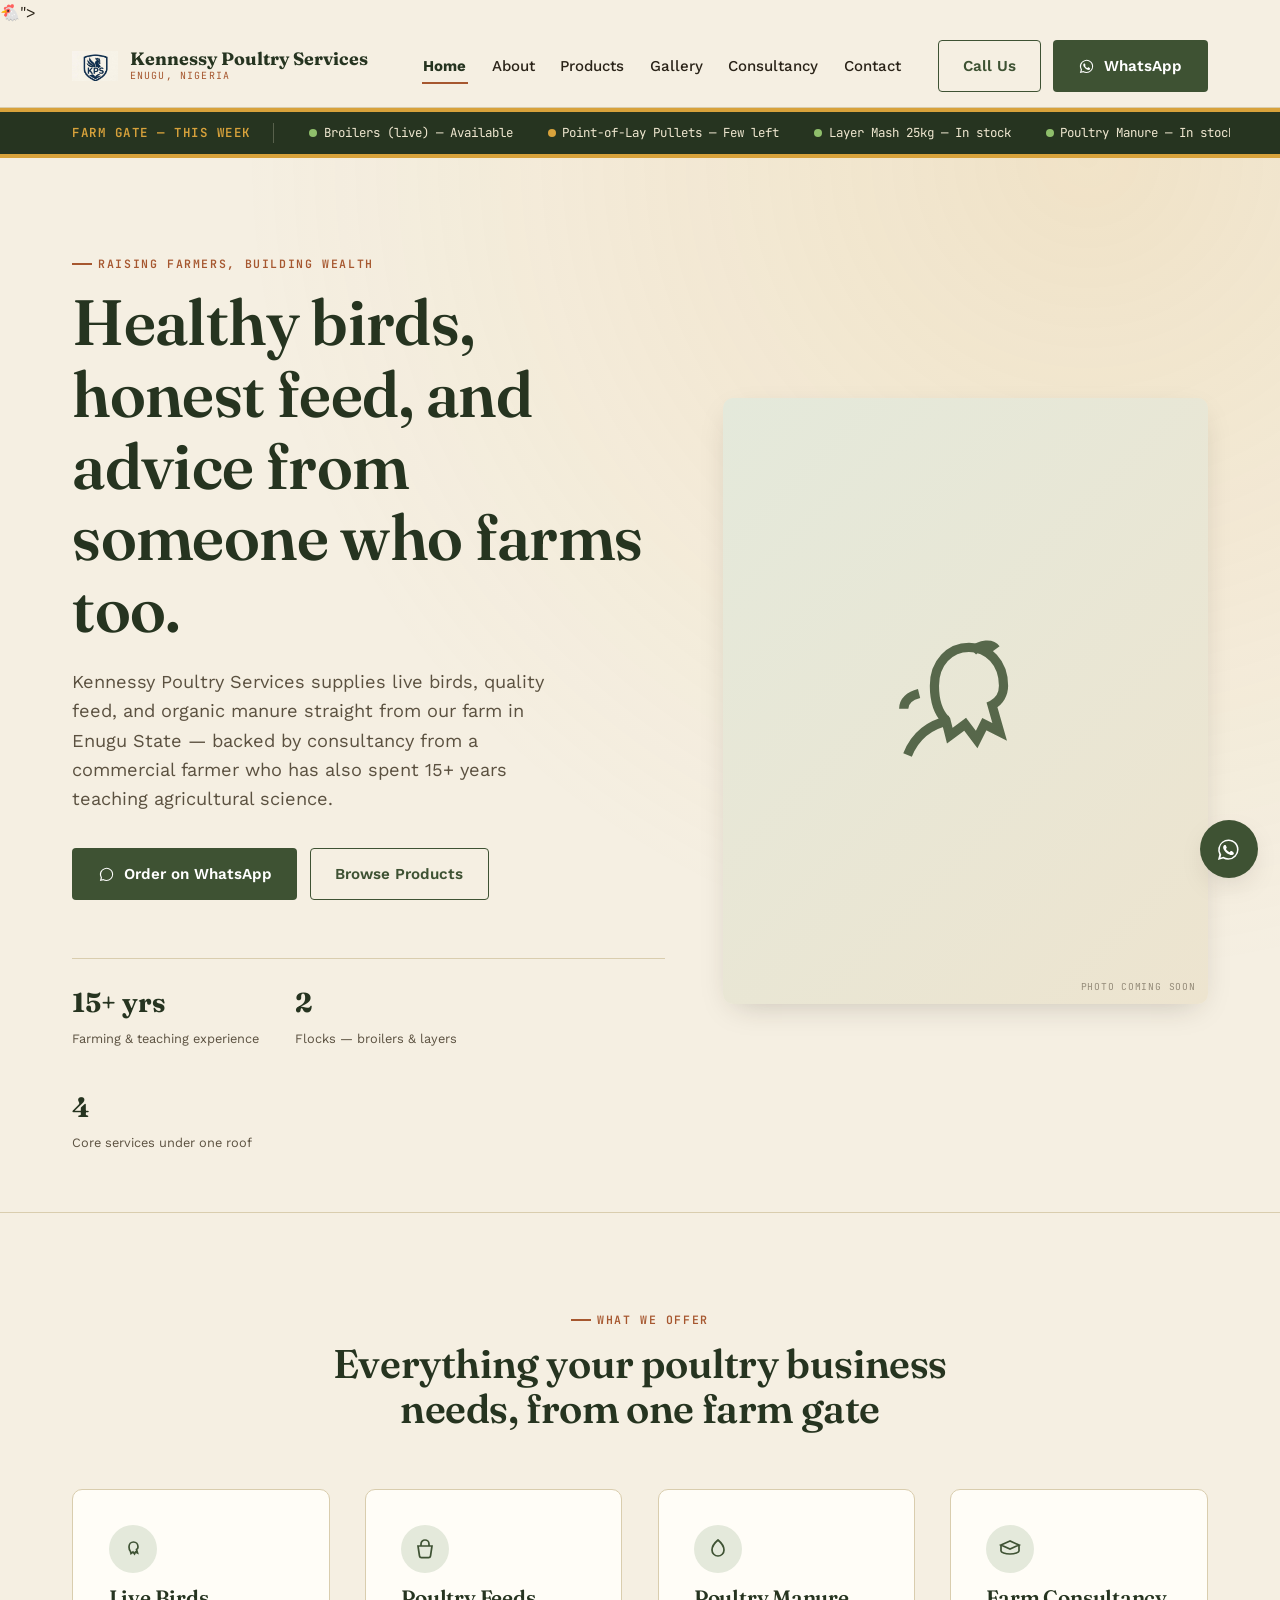
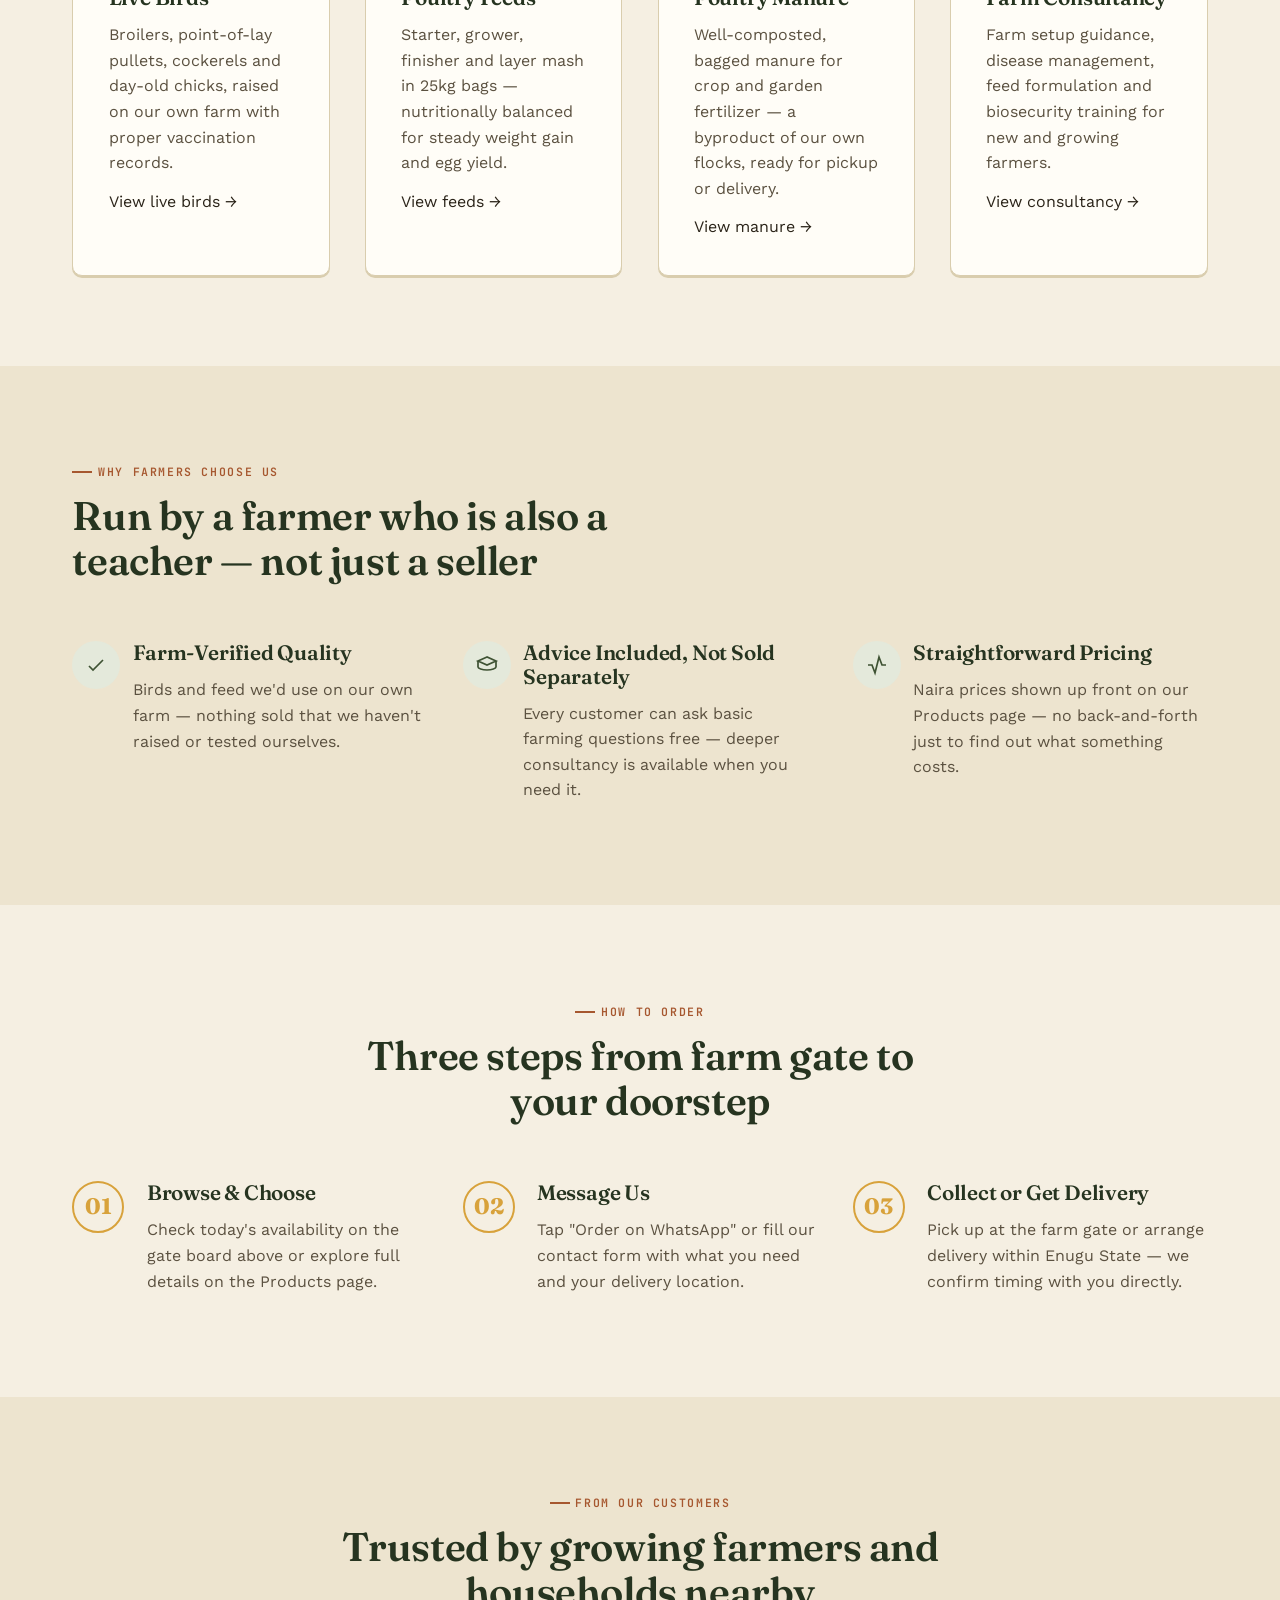
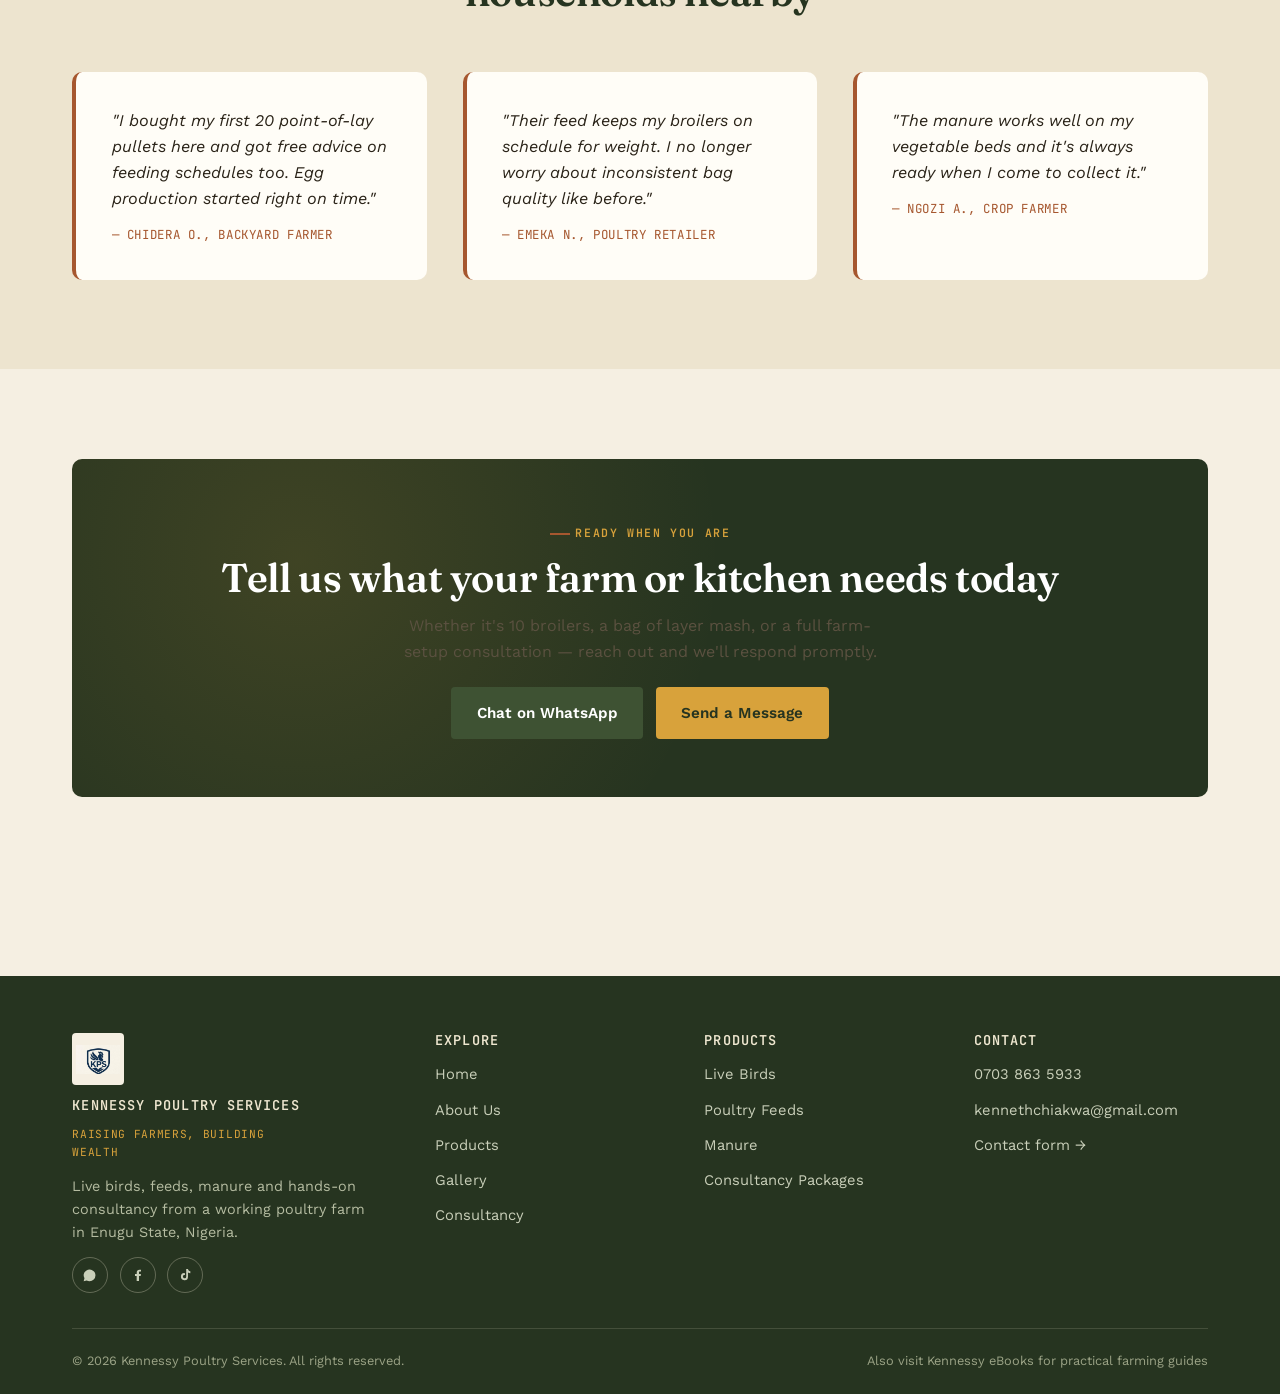
==== index.html @ f4cb402b "Add files via upload" ====
<!DOCTYPE html>
<html lang="en">
<head>
<meta charset="UTF-8">
<meta name="viewport" content="width=device-width, initial-scale=1.0">
<title>Kennessy Poultry Services | Live Birds, Feeds, Manure &amp; Farm Consultancy — Enugu, Nigeria</title>
<meta name="description" content="Kennessy Poultry Services supplies healthy live birds, quality poultry feed, organic manure, and hands-on farm consultancy from our farm in Enugu State, Nigeria. Order on WhatsApp today.">
<link rel="icon" type="image/jpeg" href="[data-uri]"><text y=%22.9em%22 font-size=%2290%22>🐔</text></svg>">
<link rel="preconnect" href="https://fonts.googleapis.com">
<style>
/* ==========================================================================
   Kennessy Poultry Services — Design Tokens
   Palette: maize cream / deep leaf green / clay brown / maize gold
   Display: Fraunces  |  Body: Work Sans  |  Data/Utility: JetBrains Mono
   ========================================================================== */

@import url('https://fonts.googleapis.com/css2?family=Fraunces:ital,opsz,wght@0,9..144,400;0,9..144,500;0,9..144,600;0,9..144,700;1,9..144,500&family=Work+Sans:wght@400;500;600;700&family=JetBrains+Mono:wght@500;600&display=swap');

:root{
  --bg:            #F5EFE2;
  --bg-alt:        #EDE4CF;
  --card:          #FFFDF7;
  --ink:           #2A2318;
  --ink-soft:      #5B5140;
  --forest:        #3E5233;
  --forest-dark:   #263420;
  --forest-tint:   #E4E9DB;
  --clay:          #A6572F;
  --clay-dark:     #7C3F20;
  --gold:          #D8A23B;
  --gold-soft:     #F0DBA6;
  --line:          #D9CDAE;
  --shadow:        0 10px 30px -12px rgba(42,35,24,0.25);
  --radius:        4px;
  --radius-lg:     10px;
  --maxw:          1180px;
  --space-1: 0.4rem;
  --space-2: 0.8rem;
  --space-3: 1.4rem;
  --space-4: 2.2rem;
  --space-5: 3.6rem;
  --space-6: 5.6rem;
}

*, *::before, *::after{ box-sizing: border-box; }
html{ scroll-behavior: smooth; }
body{
  margin:0;
  background: var(--bg);
  color: var(--ink);
  font-family: 'Work Sans', sans-serif;
  font-size: 16px;
  line-height: 1.6;
  -webkit-font-smoothing: antialiased;
}
img{ max-width:100%; display:block; }
a{ color: inherit; text-decoration: none; }
ul{ margin:0; padding:0; list-style:none; }
h1,h2,h3,h4{
  font-family:'Fraunces', serif;
  font-weight:600;
  line-height:1.12;
  margin: 0 0 var(--space-2);
  color: var(--forest-dark);
  letter-spacing: -0.01em;
}
h1{ font-size: clamp(2.4rem, 5vw, 4rem); font-weight:600; }
h2{ font-size: clamp(1.7rem, 3.4vw, 2.5rem); }
h3{ font-size: 1.3rem; }
p{ margin:0 0 var(--space-2); color: var(--ink-soft); }
.container{ max-width: var(--maxw); margin: 0 auto; padding: 0 var(--space-3); }
.eyebrow{
  font-family:'JetBrains Mono', monospace;
  font-size:0.72rem;
  letter-spacing:0.14em;
  text-transform:uppercase;
  color: var(--clay);
  font-weight:600;
  display:inline-flex;
  align-items:center;
  gap:0.5em;
  margin-bottom: var(--space-2);
}
.eyebrow::before{
  content:"";
  width: 20px; height:2px;
  background: var(--clay);
  display:inline-block;
}
:focus-visible{ outline: 3px solid var(--gold); outline-offset: 2px; }
@media (prefers-reduced-motion: reduce){
  *{ animation-duration: 0.001ms !important; animation-iteration-count: 1 !important; transition-duration: 0.001ms !important; scroll-behavior:auto !important; }
}

/* Buttons */
.btn{
  display:inline-flex;
  align-items:center;
  gap:0.55em;
  font-family:'Work Sans', sans-serif;
  font-weight:600;
  font-size:0.95rem;
  padding: 0.85em 1.6em;
  border-radius: var(--radius);
  border: 1.5px solid transparent;
  cursor:pointer;
  transition: transform 0.15s ease, box-shadow 0.15s ease, background 0.15s ease, color .15s ease;
  white-space: nowrap;
}
.btn:hover{ transform: translateY(-2px); }
.btn-primary{ background: var(--forest); color: #fff; }
.btn-primary:hover{ background: var(--forest-dark); box-shadow: var(--shadow); }
.btn-gold{ background: var(--gold); color: var(--forest-dark); }
.btn-gold:hover{ background:#c8912e; box-shadow: var(--shadow); }
.btn-outline{ background: transparent; border-color: var(--forest); color: var(--forest); }
.btn-outline:hover{ background: var(--forest); color:#fff; }
.btn-whatsapp{ background:#3E5233; color:#fff; }
.btn-whatsapp svg{ width:18px; height:18px; }
.btn-whatsapp:hover{ background: var(--forest-dark); }
.btn-block{ width:100%; justify-content:center; }

/* ===================== HEADER ===================== */
.site-header{
  position: sticky; top:0; z-index: 60;
  background: rgba(245,239,226,0.92);
  backdrop-filter: blur(8px);
  border-bottom: 1px solid var(--line);
}
.header-inner{
  display:flex; align-items:center; justify-content:space-between;
  padding: 0.9rem var(--space-3);
  max-width: var(--maxw); margin:0 auto;
}
.brand{ display:flex; align-items:center; gap:0.7rem; }
.brand-mark{
  width:46px; height:46px;
  display:flex; align-items:center; justify-content:center;
  flex-shrink:0;
}
.brand-mark svg{ width:24px; height:24px; }
.brand-mark img{ width:100%; height:100%; object-fit:contain; }
.brand-text{ font-family:'Fraunces', serif; line-height:1.05; }
.brand-text strong{ display:block; font-size:1.12rem; color: var(--forest-dark); font-weight:700; }
.brand-text span{ display:block; font-family:'JetBrains Mono', monospace; font-size:0.62rem; letter-spacing:0.12em; text-transform:uppercase; color: var(--clay); margin-top:2px; }

.footer-logo{ width:52px; height:52px; margin-bottom: var(--space-2); border-radius: var(--radius); overflow:hidden; background:#F5EFE2; padding:4px; }
.footer-logo img{ width:100%; height:100%; object-fit:contain; }

.main-nav{ display:flex; align-items:center; gap: var(--space-4); }
.nav-links{ display:flex; gap: var(--space-3); }
.nav-links a{
  font-size:0.94rem; font-weight:500; color: var(--ink);
  padding: 0.3rem 0.1rem; position:relative;
}
.nav-links a::after{
  content:""; position:absolute; left:0; right:0; bottom:-4px; height:2px;
  background: var(--clay); transform: scaleX(0); transform-origin:left;
  transition: transform 0.2s ease;
}
.nav-links a:hover::after, .nav-links a.active::after{ transform: scaleX(1); }
.nav-links a.active{ color: var(--forest-dark); font-weight:700; }
.header-cta{ display:flex; align-items:center; gap:0.7rem; }
.nav-toggle{
  display:none; background:none; border:none; cursor:pointer;
  width:40px; height:40px; padding:0;
  flex-direction:column; align-items:center; justify-content:center; gap:5px;
}
.nav-toggle span{ width:22px; height:2px; background: var(--forest-dark); display:block; }

@media (max-width: 880px){
  .nav-links{
    position:fixed; inset: 64px 0 0 0; background: var(--bg);
    flex-direction:column; padding: var(--space-4) var(--space-3); gap: var(--space-3);
    transform: translateX(100%); transition: transform 0.25s ease;
    overflow-y:auto;
  }
  .nav-links.open{ transform: translateX(0); }
  .nav-links a{ font-size:1.2rem; }
  .nav-toggle{ display:flex; }
  .header-cta .btn-outline{ display:none; }
}

/* ===================== FARM GATE BOARD (signature element) ===================== */
.gate-board{
  background: var(--forest-dark);
  color: #EFE7D0;
  border-top: 4px solid var(--gold);
  border-bottom: 4px solid var(--gold);
}
.gate-board-inner{
  max-width: var(--maxw); margin:0 auto; padding: 0.7rem var(--space-3);
  display:flex; align-items:center; gap: var(--space-4);
  overflow-x:auto;
  font-family:'JetBrains Mono', monospace;
  font-size:0.78rem;
}
.gate-board-label{
  text-transform:uppercase; letter-spacing:0.12em; color: var(--gold);
  font-weight:600; flex-shrink:0; padding-right: var(--space-3);
  border-right: 1px solid rgba(239,231,208,0.25);
}
.gate-item{ display:flex; align-items:center; gap:0.5em; flex-shrink:0; white-space:nowrap; }
.dot{ width:8px; height:8px; border-radius:50%; flex-shrink:0; }
.dot.in{ background:#8FBF6B; }
.dot.low{ background: var(--gold); }
.dot.soon{ background:#C77B4A; }
.gate-status{ opacity:0.85; }

/* ===================== HERO ===================== */
.hero{
  position:relative;
  padding: var(--space-6) 0 var(--space-5);
  background:
    radial-gradient(ellipse at 85% 0%, rgba(216,162,59,0.16), transparent 55%),
    var(--bg);
  overflow:hidden;
  border-bottom: 1px solid var(--line);
}
.hero-grid{
  display:grid; grid-template-columns: 1.1fr 0.9fr; gap: var(--space-5);
  align-items:center;
}
.hero h1{ margin-bottom: var(--space-3); }
.hero-lede{ font-size:1.14rem; max-width: 46ch; }
.hero-actions{ display:flex; gap: var(--space-2); flex-wrap:wrap; margin-top: var(--space-4); }
.hero-stats{
  display:flex; gap: var(--space-4); margin-top: var(--space-5);
  padding-top: var(--space-3); border-top: 1px solid var(--line);
  flex-wrap:wrap;
}
.hero-stat b{ display:block; font-family:'Fraunces', serif; font-size:1.7rem; color: var(--forest-dark); }
.hero-stat span{ font-size:0.8rem; color: var(--ink-soft); }
.hero-art{
  position:relative; border-radius: var(--radius-lg); overflow:hidden;
  box-shadow: var(--shadow); aspect-ratio: 4/5;
}
@media (max-width: 880px){
  .hero-grid{ grid-template-columns: 1fr; }
  .hero-art{ order:-1; aspect-ratio: 16/10; }
}

/* ===================== SECTIONS ===================== */
section{ padding: var(--space-6) 0; }
.section-alt{ background: var(--bg-alt); }
.section-forest{ background: var(--forest-dark); color:#EFE7D0; }
.section-forest h2, .section-forest h3{ color:#fff; }
.section-forest p{ color:#C9CFB9; }
.section-head{ max-width: 640px; margin-bottom: var(--space-5); }
.section-head.center{ margin-left:auto; margin-right:auto; text-align:center; }

/* Cards / grids */
.grid{ display:grid; gap: var(--space-4); }
.grid-3{ grid-template-columns: repeat(3, 1fr); }
.grid-2{ grid-template-columns: repeat(2, 1fr); }
.grid-4{ grid-template-columns: repeat(4, 1fr); }
@media (max-width: 900px){ .grid-3, .grid-4{ grid-template-columns: repeat(2,1fr); } }
@media (max-width: 620px){ .grid-2, .grid-3, .grid-4{ grid-template-columns: 1fr; } }

.card{
  background: var(--card); border:1px solid var(--line); border-radius: var(--radius-lg);
  padding: var(--space-4); box-shadow: 0 2px 0 var(--line);
  transition: transform .18s ease, box-shadow .18s ease;
}
.card:hover{ transform: translateY(-4px); box-shadow: var(--shadow); }
.card-icon{
  width:48px; height:48px; border-radius:50%; background: var(--forest-tint);
  display:flex; align-items:center; justify-content:center; margin-bottom: var(--space-2);
}
.card-icon svg{ width:24px; height:24px; }

/* Product cards */
.product-card{
  background: var(--card); border:1px solid var(--line); border-radius: var(--radius-lg);
  overflow:hidden; display:flex; flex-direction:column;
  transition: transform .18s ease, box-shadow .18s ease;
}
.product-card:hover{ transform: translateY(-5px); box-shadow: var(--shadow); }
.product-media{ aspect-ratio: 4/3; position:relative; overflow:hidden; }
.product-body{ padding: var(--space-3); display:flex; flex-direction:column; gap:0.5rem; flex:1; }
.product-tag{
  position:absolute; top:12px; left:12px; z-index:2;
  background: var(--gold); color: var(--forest-dark);
  font-family:'JetBrains Mono', monospace; font-size:0.68rem; font-weight:700;
  text-transform:uppercase; letter-spacing:0.06em;
  padding: 0.3em 0.7em; border-radius: 100px;
}
.product-tag.stock-low{ background:#C77B4A; color:#fff; }
.product-name{ font-family:'Fraunces', serif; font-size:1.15rem; color: var(--forest-dark); font-weight:600; }
.product-desc{ font-size:0.92rem; flex:1; }
.product-price{
  font-family:'JetBrains Mono', monospace; font-weight:600; color: var(--clay-dark);
  font-size:1rem; padding-top:0.4rem; border-top: 1px dashed var(--line);
}
.product-actions{ display:flex; gap:0.5rem; margin-top:0.4rem; }
.product-actions .btn{ flex:1; padding:0.65em 0.8em; font-size:0.84rem; }

.product-filters{ display:flex; gap:0.6rem; flex-wrap:wrap; margin-bottom: var(--space-4); }
.filter-btn{
  font-family:'JetBrains Mono', monospace; font-size:0.76rem; text-transform:uppercase; letter-spacing:0.05em;
  padding:0.5em 1.1em; border-radius:100px; border:1.5px solid var(--forest);
  background:transparent; color: var(--forest-dark); cursor:pointer; font-weight:600;
  transition: all .15s ease;
}
.filter-btn.active, .filter-btn:hover{ background: var(--forest); color:#fff; }

/* Numbered process */
.process{ counter-reset: step; display:grid; gap: var(--space-4); }
.process-step{ display:flex; gap: var(--space-3); align-items:flex-start; }
.process-num{
  counter-increment: step; font-family:'Fraunces', serif; font-weight:700; font-size:1.4rem;
  color: var(--gold); flex-shrink:0; width:52px; height:52px; border-radius:50%;
  border:2px solid var(--gold); display:flex; align-items:center; justify-content:center;
}
.process-num::before{ content: counter(step, decimal-leading-zero); }

/* Testimonials */
.testimonial{
  background: var(--card); border-radius: var(--radius-lg); padding: var(--space-4);
  border-left: 4px solid var(--clay);
}
.testimonial p{ font-style: italic; color: var(--ink); font-size:1.02rem; }
.testimonial-author{ font-family:'JetBrains Mono', monospace; font-size:0.78rem; color: var(--clay); text-transform:uppercase; letter-spacing:0.05em; }

/* Placeholder art (SVG-based, styled — not lorem-ipsum grey boxes) */
.ph{
  width:100%; height:100%; display:flex; align-items:center; justify-content:center;
  background: linear-gradient(135deg, var(--forest-tint), var(--bg-alt));
  position:relative;
}
.ph svg{ width:38%; height:38%; opacity:0.85; }
.ph-label{
  position:absolute; bottom:10px; right:12px;
  font-family:'JetBrains Mono', monospace; font-size:0.6rem; letter-spacing:0.08em;
  text-transform:uppercase; color: var(--ink-soft); opacity:0.6;
}

/* Gallery */
.gallery-grid{ display:grid; grid-template-columns: repeat(3, 1fr); gap: var(--space-2); }
.gallery-item{ aspect-ratio: 1; border-radius: var(--radius); overflow:hidden; }
.gallery-item.wide{ grid-column: span 2; }
.gallery-item.tall{ grid-row: span 2; aspect-ratio:auto; }
@media (max-width: 700px){ .gallery-grid{ grid-template-columns: repeat(2,1fr); } .gallery-item.wide{ grid-column: span 2; } }

/* Timeline (About) */
.timeline{ border-left: 2px solid var(--line); padding-left: var(--space-4); display:grid; gap: var(--space-4); }
.timeline-item{ position:relative; }
.timeline-item::before{
  content:""; position:absolute; left: calc(-1 * var(--space-4) - 6px); top:6px;
  width:12px; height:12px; border-radius:50%; background: var(--clay); border:2px solid var(--bg);
}
.timeline-year{ font-family:'JetBrains Mono', monospace; font-size:0.78rem; color: var(--clay); font-weight:600; }

/* Values grid */
.value-item{ display:flex; gap: var(--space-2); align-items:flex-start; }
.value-item .card-icon{ margin-bottom:0; flex-shrink:0; }

/* Forms */
.form-grid{ display:grid; gap: var(--space-3); }
.field label{ display:block; font-size:0.85rem; font-weight:600; margin-bottom:0.4rem; color: var(--forest-dark); }
.field input, .field select, .field textarea{
  width:100%; padding:0.8em 1em; border:1.5px solid var(--line); border-radius: var(--radius);
  font-family:'Work Sans', sans-serif; font-size:0.96rem; background:#fff; color: var(--ink);
  transition: border-color .15s ease;
}
.field input:focus, .field select:focus, .field textarea:focus{ border-color: var(--forest); }
.field-row{ display:grid; grid-template-columns:1fr 1fr; gap: var(--space-3); }
@media (max-width:620px){ .field-row{ grid-template-columns:1fr; } }
.form-note{ font-size:0.82rem; color: var(--ink-soft); }
.form-status{ font-size:0.9rem; padding:0.8em 1em; border-radius: var(--radius); display:none; }
.form-status.show{ display:block; }
.form-status.ok{ background: var(--forest-tint); color: var(--forest-dark); display:block; }
.form-status.err{ background:#F3DED1; color: var(--clay-dark); display:block; }

/* Contact page split */
.contact-grid{ display:grid; grid-template-columns: 1fr 1fr; gap: var(--space-5); align-items:start; }
@media (max-width: 880px){ .contact-grid{ grid-template-columns:1fr; } }
.contact-detail{ display:flex; gap: var(--space-3); align-items:flex-start; margin-bottom: var(--space-3); }
.contact-detail .card-icon{ flex-shrink:0; }
.contact-detail a:hover{ color: var(--clay); }

/* Map placeholder */
.map-ph{
  aspect-ratio: 16/8; border-radius: var(--radius-lg); overflow:hidden; margin-top: var(--space-4);
  border:1px solid var(--line);
}

/* Consultancy packages */
.pkg-card{
  background: var(--card); border:1px solid var(--line); border-radius: var(--radius-lg);
  padding: var(--space-4); display:flex; flex-direction:column; gap: var(--space-2);
  position:relative;
}
.pkg-card.featured{ border-color: var(--gold); box-shadow: 0 0 0 3px var(--gold-soft); }
.pkg-badge{
  position:absolute; top:-13px; right: var(--space-3);
  background: var(--gold); color: var(--forest-dark);
  font-family:'JetBrains Mono', monospace; font-size:0.66rem; font-weight:700; text-transform:uppercase;
  padding:0.35em 0.8em; border-radius:100px;
}
.pkg-price{ font-family:'Fraunces', serif; font-size:1.9rem; color: var(--forest-dark); }
.pkg-price span{ font-family:'Work Sans', sans-serif; font-size:0.9rem; color: var(--ink-soft); font-weight:400; }
.pkg-list{ display:grid; gap:0.5rem; margin: var(--space-2) 0; }
.pkg-list li{ display:flex; gap:0.6em; font-size:0.92rem; color: var(--ink-soft); }
.pkg-list svg{ width:16px; height:16px; flex-shrink:0; margin-top:3px; color: var(--forest); }

/* FAQ */
.faq-item{ border-bottom:1px solid var(--line); padding: var(--space-3) 0; }
.faq-q{
  display:flex; justify-content:space-between; align-items:center; cursor:pointer;
  font-family:'Fraunces', serif; font-weight:600; font-size:1.05rem; color: var(--forest-dark);
}
.faq-q .plus{ font-size:1.4rem; color: var(--clay); transition: transform .2s ease; flex-shrink:0; margin-left:1rem; }
.faq-item.open .faq-q .plus{ transform: rotate(45deg); }
.faq-a{ max-height:0; overflow:hidden; transition: max-height .25s ease; }
.faq-item.open .faq-a{ max-height: 300px; }
.faq-a p{ padding-top:0.8rem; margin:0; }

/* CTA band */
.cta-band{
  background: var(--forest-dark); color:#EFE7D0; border-radius: var(--radius-lg);
  padding: var(--space-5); text-align:center;
  background-image: radial-gradient(circle at 20% 30%, rgba(216,162,59,0.14), transparent 45%);
}
.cta-band h2{ color:#fff; }
.cta-band .btn-actions{ display:flex; gap: var(--space-2); justify-content:center; flex-wrap:wrap; margin-top: var(--space-3); }

/* Footer */
.site-footer{ background: var(--forest-dark); color:#C9CFB9; padding: var(--space-5) 0 var(--space-3); margin-top: var(--space-6); }
.footer-grid{ display:grid; grid-template-columns: 1.4fr 1fr 1fr 1fr; gap: var(--space-4); padding-bottom: var(--space-4); border-bottom:1px solid rgba(239,231,208,0.15); }
@media (max-width: 780px){ .footer-grid{ grid-template-columns: 1fr 1fr; } }
.footer-col h4{ color:#EFE7D0; font-size:0.85rem; text-transform:uppercase; letter-spacing:0.08em; font-family:'JetBrains Mono', monospace; margin-bottom: var(--space-2); }
.footer-col ul{ display:grid; gap:0.6rem; }
.footer-col a{ color:#C9CFB9; font-size:0.92rem; }
.footer-col a:hover{ color: var(--gold); }
.footer-brand p{ color:#B5BCA1; font-size:0.9rem; max-width:34ch; }
.footer-social{ display:flex; gap:0.7rem; margin-top: var(--space-2); }
.footer-social a{
  width:36px; height:36px; border-radius:50%; border:1px solid rgba(239,231,208,0.3);
  display:flex; align-items:center; justify-content:center;
}
.footer-social a:hover{ background: var(--gold); border-color: var(--gold); color: var(--forest-dark); }
.footer-social svg{ width:16px; height:16px; }
.footer-bottom{ display:flex; justify-content:space-between; align-items:center; padding-top: var(--space-3); font-size:0.8rem; color:#9BA386; flex-wrap:wrap; gap:0.6rem; }
.footer-bottom a{ color:#9BA386; }
.footer-bottom a:hover{ color: var(--gold); }

/* Floating WhatsApp button */
.wa-float{
  position:fixed; bottom:22px; right:22px; z-index:70;
  width:58px; height:58px; border-radius:50%; background: var(--forest);
  display:flex; align-items:center; justify-content:center; box-shadow: var(--shadow);
  transition: transform .15s ease;
}
.wa-float:hover{ transform: scale(1.08); background: var(--forest-dark); }
.wa-float svg{ width:28px; height:28px; }

/* Page hero (inner pages) */
.page-hero{ padding: var(--space-5) 0 var(--space-4); border-bottom:1px solid var(--line); }
.breadcrumb{ font-family:'JetBrains Mono', monospace; font-size:0.75rem; color: var(--ink-soft); margin-bottom: var(--space-2); text-transform:uppercase; letter-spacing:0.06em; }
.breadcrumb a:hover{ color: var(--clay); }

/* Utility */
.mt-0{ margin-top:0; } .mb-0{ margin-bottom:0; }
.text-center{ text-align:center; }
.tag-row{ display:flex; gap:0.5rem; flex-wrap:wrap; margin-top: var(--space-2); }
.tag{
  font-family:'JetBrains Mono', monospace; font-size:0.7rem; text-transform:uppercase; letter-spacing:0.05em;
  background: var(--forest-tint); color: var(--forest-dark); padding:0.35em 0.8em; border-radius:100px;
}

</style>
</head>
<body>

<header class="site-header">
  <div class="header-inner">
    <a href="index.html" class="brand">
      <span class="brand-mark"><img src="[data-uri]" alt="Kennessy Poultry Services shield logo"></span>
      <span class="brand-text">
        <strong>Kennessy Poultry Services</strong>
        <span>Enugu, Nigeria</span>
      </span>
    </a>
    <nav class="main-nav">
      <ul class="nav-links">
        <li><a href="index.html" class="active">Home</a></li>
        <li><a href="about.html">About</a></li>
        <li><a href="products.html">Products</a></li>
        <li><a href="gallery.html">Gallery</a></li>
        <li><a href="consultancy.html">Consultancy</a></li>
        <li><a href="contact.html">Contact</a></li>
      </ul>
      <div class="header-cta">
        <a href="https://wa.me/2347038635933" class="btn btn-outline" target="_blank" rel="noopener">Call Us</a>
        <a href="https://wa.me/2347038635933" class="btn btn-whatsapp" target="_blank" rel="noopener">
          <svg viewBox="0 0 24 24" fill="currentColor"><path d="M17.6 6.3A8.9 8.9 0 0 0 3.7 17l-1.2 4.4 4.5-1.2a8.9 8.9 0 0 0 4.3 1.1 8.9 8.9 0 0 0 8.9-8.9c0-2.4-.9-4.6-2.6-6.1Zm-6.3 13.6c-1.3 0-2.6-.4-3.7-1l-.3-.2-2.6.7.7-2.6-.2-.3a7.4 7.4 0 1 1 6.1 3.4Zm4.1-5.5c-.2-.1-1.3-.7-1.5-.7-.2-.1-.3-.1-.5.1-.1.2-.5.7-.6.8-.1.1-.2.2-.4.1a6 6 0 0 1-1.8-1.1 6.6 6.6 0 0 1-1.2-1.5c-.1-.2 0-.3.1-.4l.3-.4c.1-.1.2-.2.2-.4.1-.1 0-.3 0-.4l-.7-1.6c-.2-.4-.4-.4-.5-.4h-.4c-.2 0-.4.1-.6.3-.2.2-.8.8-.8 1.9s.8 2.2.9 2.4c.1.1 1.6 2.5 3.9 3.5.5.2.9.4 1.3.5.5.2 1 .1 1.4.1.4-.1 1.3-.5 1.5-1 .2-.5.2-.9.1-1l-.4-.2Z"/></svg>
          WhatsApp
        </a>
      </div>
      <button class="nav-toggle" aria-label="Toggle menu" aria-expanded="false"><span></span><span></span><span></span></button>
    </nav>
  </div>
</header>

<!-- Farm Gate Board — reflects the real weekly rhythm of a poultry farm -->
<div class="gate-board">
  <div class="gate-board-inner">
    <span class="gate-board-label">Farm Gate — This Week</span>
    <span class="gate-item"><span class="dot in"></span> Broilers (live) — Available</span>
    <span class="gate-item"><span class="dot low"></span> Point-of-Lay Pullets — Few left</span>
    <span class="gate-item"><span class="dot in"></span> Layer Mash 25kg — In stock</span>
    <span class="gate-item"><span class="dot in"></span> Poultry Manure — In stock</span>
    <span class="gate-item"><span class="dot soon"></span> Day-Old Chicks — Next batch soon</span>
  </div>
</div>

<main>

  <!-- HERO -->
  <section class="hero">
    <div class="container hero-grid">
      <div>
        <span class="eyebrow">Raising Farmers, Building Wealth</span>
        <h1>Healthy birds, honest feed, and advice from someone who farms too.</h1>
        <p class="hero-lede">Kennessy Poultry Services supplies live birds, quality feed, and organic manure straight from our farm in Enugu State — backed by consultancy from a commercial farmer who has also spent 15+ years teaching agricultural science.</p>
        <div class="hero-actions">
          <a href="https://wa.me/2347038635933" class="btn btn-whatsapp" target="_blank" rel="noopener">
            <svg viewBox="0 0 24 24" fill="currentColor"><path d="M17.6 6.3A8.9 8.9 0 0 0 3.7 17l-1.2 4.4 4.5-1.2a8.9 8.9 0 0 0 4.3 1.1 8.9 8.9 0 0 0 8.9-8.9c0-2.4-.9-4.6-2.6-6.1Zm-6.3 13.6c-1.3 0-2.6-.4-3.7-1l-.3-.2-2.6.7.7-2.6-.2-.3a7.4 7.4 0 1 1 6.1 3.4Z"/></svg>
            Order on WhatsApp
          </a>
          <a href="products.html" class="btn btn-outline">Browse Products</a>
        </div>
        <div class="hero-stats">
          <div class="hero-stat"><b>15+ yrs</b><span>Farming &amp; teaching experience</span></div>
          <div class="hero-stat"><b>2</b><span>Flocks — broilers &amp; layers</span></div>
          <div class="hero-stat"><b>4</b><span>Core services under one roof</span></div>
        </div>
      </div>
      <div class="hero-art">
        <div class="ph">
          <svg viewBox="0 0 24 24" fill="none" stroke="#3E5233" stroke-width="1.2"><path d="M8 10c0-3 2-5 4.5-5S17 7 17 10c0 1-.5 2-1.5 2.5l1 3.5-2-1-1 2-1.5-2-2 1.5-.5-2C8.5 13.5 8 12 8 10Z"/><path d="M6 11c-1.2.3-2 1-2 2M4.5 19c1-2.5 3-4 5.5-4.5M13 5.5c1-1 2.5-1 3-.3"/></svg>
          <span class="ph-label">Photo coming soon</span>
        </div>
      </div>
    </div>
  </section>

  <!-- WHAT WE OFFER -->
  <section>
    <div class="container">
      <div class="section-head center">
        <span class="eyebrow">What We Offer</span>
        <h2>Everything your poultry business needs, from one farm gate</h2>
      </div>
      <div class="grid grid-4">
        <div class="card">
          <div class="card-icon"><svg viewBox="0 0 24 24" fill="none" stroke="#3E5233" stroke-width="1.7"><path d="M8 10c0-3 2-5 4.5-5S17 7 17 10c0 1-.5 2-1.5 2.5l1 3.5-2-1-1 2-1.5-2-2 1.5-.5-2C8.5 13.5 8 12 8 10Z"/></svg></div>
          <h3>Live Birds</h3>
          <p>Broilers, point-of-lay pullets, cockerels and day-old chicks, raised on our own farm with proper vaccination records.</p>
          <a href="products.html#birds">View live birds →</a>
        </div>
        <div class="card">
          <div class="card-icon"><svg viewBox="0 0 24 24" fill="none" stroke="#3E5233" stroke-width="1.7"><path d="M5 9h14l-1.5 10a2 2 0 0 1-2 1.7H8.5a2 2 0 0 1-2-1.7L5 9Z"/><path d="M8 9V7a4 4 0 0 1 8 0v2"/></svg></div>
          <h3>Poultry Feeds</h3>
          <p>Starter, grower, finisher and layer mash in 25kg bags — nutritionally balanced for steady weight gain and egg yield.</p>
          <a href="products.html#feeds">View feeds →</a>
        </div>
        <div class="card">
          <div class="card-icon"><svg viewBox="0 0 24 24" fill="none" stroke="#3E5233" stroke-width="1.7"><path d="M12 3s6 5 6 10a6 6 0 1 1-12 0c0-5 6-10 6-10Z"/></svg></div>
          <h3>Poultry Manure</h3>
          <p>Well-composted, bagged manure for crop and garden fertilizer — a byproduct of our own flocks, ready for pickup or delivery.</p>
          <a href="products.html#manure">View manure →</a>
        </div>
        <div class="card">
          <div class="card-icon"><svg viewBox="0 0 24 24" fill="none" stroke="#3E5233" stroke-width="1.7"><path d="M12 4 3 8l9 4 9-4-9-4Z"/><path d="M3 8v6c0 1.5 4 3 9 3s9-1.5 9-3V8"/></svg></div>
          <h3>Farm Consultancy</h3>
          <p>Farm setup guidance, disease management, feed formulation and biosecurity training for new and growing farmers.</p>
          <a href="consultancy.html">View consultancy →</a>
        </div>
      </div>
    </div>
  </section>

  <!-- WHY CHOOSE US -->
  <section class="section-alt">
    <div class="container">
      <div class="section-head">
        <span class="eyebrow">Why Farmers Choose Us</span>
        <h2>Run by a farmer who is also a teacher — not just a seller</h2>
      </div>
      <div class="grid grid-3">
        <div class="value-item">
          <div class="card-icon"><svg viewBox="0 0 24 24" fill="none" stroke="#3E5233" stroke-width="1.7"><path d="m5 13 4 4L19 7"/></svg></div>
          <div><h3>Farm-Verified Quality</h3><p>Birds and feed we'd use on our own farm — nothing sold that we haven't raised or tested ourselves.</p></div>
        </div>
        <div class="value-item">
          <div class="card-icon"><svg viewBox="0 0 24 24" fill="none" stroke="#3E5233" stroke-width="1.7"><path d="M12 4 3 8l9 4 9-4-9-4Z"/><path d="M3 8v6c0 1.5 4 3 9 3s9-1.5 9-3V8"/></svg></div>
          <div><h3>Advice Included, Not Sold Separately</h3><p>Every customer can ask basic farming questions free — deeper consultancy is available when you need it.</p></div>
        </div>
        <div class="value-item">
          <div class="card-icon"><svg viewBox="0 0 24 24" fill="none" stroke="#3E5233" stroke-width="1.7"><path d="M3 12h4l3 8 4-16 3 8h4"/></svg></div>
          <div><h3>Straightforward Pricing</h3><p>Naira prices shown up front on our Products page — no back-and-forth just to find out what something costs.</p></div>
        </div>
      </div>
    </div>
  </section>

  <!-- HOW TO ORDER -->
  <section>
    <div class="container">
      <div class="section-head center">
        <span class="eyebrow">How To Order</span>
        <h2>Three steps from farm gate to your doorstep</h2>
      </div>
      <div class="grid grid-3 process">
        <div class="process-step">
          <div class="process-num"></div>
          <div><h3>Browse &amp; Choose</h3><p>Check today's availability on the gate board above or explore full details on the Products page.</p></div>
        </div>
        <div class="process-step">
          <div class="process-num"></div>
          <div><h3>Message Us</h3><p>Tap "Order on WhatsApp" or fill our contact form with what you need and your delivery location.</p></div>
        </div>
        <div class="process-step">
          <div class="process-num"></div>
          <div><h3>Collect or Get Delivery</h3><p>Pick up at the farm gate or arrange delivery within Enugu State — we confirm timing with you directly.</p></div>
        </div>
      </div>
    </div>
  </section>

  <!-- TESTIMONIALS -->
  <section class="section-alt">
    <div class="container">
      <div class="section-head center">
        <span class="eyebrow">From Our Customers</span>
        <h2>Trusted by growing farmers and households nearby</h2>
      </div>
      <div class="grid grid-3">
        <div class="testimonial">
          <p>"I bought my first 20 point-of-lay pullets here and got free advice on feeding schedules too. Egg production started right on time."</p>
          <div class="testimonial-author">— Chidera O., Backyard Farmer</div>
        </div>
        <div class="testimonial">
          <p>"Their feed keeps my broilers on schedule for weight. I no longer worry about inconsistent bag quality like before."</p>
          <div class="testimonial-author">— Emeka N., Poultry Retailer</div>
        </div>
        <div class="testimonial">
          <p>"The manure works well on my vegetable beds and it's always ready when I come to collect it."</p>
          <div class="testimonial-author">— Ngozi A., Crop Farmer</div>
        </div>
      </div>
    </div>
  </section>

  <!-- CTA -->
  <section>
    <div class="container">
      <div class="cta-band">
        <span class="eyebrow" style="color:#D8A23B">Ready When You Are</span>
        <h2>Tell us what your farm or kitchen needs today</h2>
        <p style="max-width:50ch;margin:0 auto;">Whether it's 10 broilers, a bag of layer mash, or a full farm-setup consultation — reach out and we'll respond promptly.</p>
        <div class="btn-actions">
          <a href="https://wa.me/2347038635933" class="btn btn-whatsapp" target="_blank" rel="noopener">Chat on WhatsApp</a>
          <a href="contact.html" class="btn btn-gold">Send a Message</a>
        </div>
      </div>
    </div>
  </section>

</main>

<footer class="site-footer" id="footer-include"></footer>

<a href="https://wa.me/2347038635933" class="wa-float" target="_blank" rel="noopener" aria-label="Chat on WhatsApp">
  <svg viewBox="0 0 24 24" fill="#fff"><path d="M17.6 6.3A8.9 8.9 0 0 0 3.7 17l-1.2 4.4 4.5-1.2a8.9 8.9 0 0 0 4.3 1.1 8.9 8.9 0 0 0 8.9-8.9c0-2.4-.9-4.6-2.6-6.1Zm-6.3 13.6c-1.3 0-2.6-.4-3.7-1l-.3-.2-2.6.7.7-2.6-.2-.3a7.4 7.4 0 1 1 6.1 3.4Zm4.1-5.5c-.2-.1-1.3-.7-1.5-.7-.2-.1-.3-.1-.5.1-.1.2-.5.7-.6.8-.1.1-.2.2-.4.1a6 6 0 0 1-1.8-1.1 6.6 6.6 0 0 1-1.2-1.5c-.1-.2 0-.3.1-.4l.3-.4c.1-.1.2-.2.2-.4.1-.1 0-.3 0-.4l-.7-1.6c-.2-.4-.4-.4-.5-.4h-.4c-.2 0-.4.1-.6.3-.2.2-.8.8-.8 1.9s.8 2.2.9 2.4c.1.1 1.6 2.5 3.9 3.5.5.2.9.4 1.3.5.5.2 1 .1 1.4.1.4-.1 1.3-.5 1.5-1 .2-.5.2-.9.1-1l-.4-.2Z"/></svg>
</a>

<script>
// Kennessy Poultry Services — shared behaviour
document.addEventListener('DOMContentLoaded', () => {

  // Mobile nav toggle
  const toggle = document.querySelector('.nav-toggle');
  const links = document.querySelector('.nav-links');
  if (toggle && links) {
    toggle.addEventListener('click', () => {
      const isOpen = links.classList.toggle('open');
      toggle.setAttribute('aria-expanded', isOpen ? 'true' : 'false');
    });
    links.querySelectorAll('a').forEach(a => a.addEventListener('click', () => {
      links.classList.remove('open');
      toggle.setAttribute('aria-expanded', 'false');
    }));
  }

  // Footer year
  document.querySelectorAll('.js-year').forEach(el => el.textContent = new Date().getFullYear());

  // FAQ accordion
  document.querySelectorAll('.faq-item').forEach(item => {
    const q = item.querySelector('.faq-q');
    if (!q) return;
    q.addEventListener('click', () => {
      const wasOpen = item.classList.contains('open');
      item.closest('.faq-list')?.querySelectorAll('.faq-item').forEach(i => i.classList.remove('open'));
      if (!wasOpen) item.classList.add('open');
    });
  });

  // Product filters
  const filterBtns = document.querySelectorAll('.filter-btn');
  const productCards = document.querySelectorAll('[data-category]');
  if (filterBtns.length && productCards.length) {
    filterBtns.forEach(btn => {
      btn.addEventListener('click', () => {
        filterBtns.forEach(b => b.classList.remove('active'));
        btn.classList.add('active');
        const cat = btn.dataset.filter;
        productCards.forEach(card => {
          card.style.display = (cat === 'all' || card.dataset.category === cat) ? '' : 'none';
        });
      });
    });
  }

  // Contact form — validates, emails Kenneth via FormSubmit, and offers a WhatsApp continue link
  const form = document.querySelector('#contact-form');
  if (form) {
    form.addEventListener('submit', async (e) => {
      e.preventDefault();
      const status = form.querySelector('.form-status');
      const submitBtn = form.querySelector('button[type="submit"]');
      const name = form.querySelector('#name')?.value.trim();
      const phone = form.querySelector('#phone')?.value.trim();
      const message = form.querySelector('#message')?.value.trim();
      const interest = form.querySelector('#interest')?.value || 'General enquiry';

      if (!name || !phone || !message) {
        status.textContent = 'Please fill in your name, phone number, and message before sending.';
        status.className = 'form-status err show';
        return;
      }

      const waText = encodeURIComponent(
        `Hello Kennessy Poultry Services,\n\nMy name is ${name}.\nPhone: ${phone}\nInterest: ${interest}\n\nMessage: ${message}`
      );
      const waLink = document.querySelector('#wa-continue');

      if (submitBtn) { submitBtn.disabled = true; submitBtn.textContent = 'Sending…'; }

      try {
        const res = await fetch('https://formsubmit.co/ajax/kennethchiakwa@gmail.com', {
          method: 'POST',
          headers: { 'Accept': 'application/json' },
          body: new FormData(form)
        });

        if (res.ok) {
          status.textContent = 'Thank you, ' + name + '. Your message has been emailed to us. For the fastest reply, tap "Continue on WhatsApp" below too.';
          status.className = 'form-status ok show';
          form.reset();
        } else {
          throw new Error('Email send failed');
        }
      } catch (err) {
        status.textContent = 'We could not confirm your email sent (this happens on the very first submission while FormSubmit verifies our inbox — please try again in a moment). Meanwhile, tap "Continue on WhatsApp" to reach us instantly.';
        status.className = 'form-status err show';
      } finally {
        if (submitBtn) { submitBtn.disabled = false; submitBtn.textContent = 'Send Message'; }
        if (waLink) {
          waLink.href = `https://wa.me/2347038635933?text=${waText}`;
          waLink.style.display = 'inline-flex';
        }
      }
    });
  }
});

</script>
<script>
// Injects the shared site footer into any element with id="footer-include"
document.addEventListener('DOMContentLoaded', () => {
  const mount = document.getElementById('footer-include');
  if (!mount) return;

  mount.innerHTML = `
    <div class="container">
      <div class="footer-grid">
        <div class="footer-col footer-brand">
          <div class="footer-logo"><img src="[data-uri]" alt="Kennessy Poultry Services shield logo"></div>
          <h4>Kennessy Poultry Services</h4>
          <p style="font-family:'JetBrains Mono', monospace; font-size:0.7rem; letter-spacing:0.06em; text-transform:uppercase; color:#D8A23B; margin-bottom:0.8rem;">Raising Farmers, Building Wealth</p>
          <p>Live birds, feeds, manure and hands-on consultancy from a working poultry farm in Enugu State, Nigeria.</p>
          <div class="footer-social">
            <a href="https://wa.me/2347038635933" target="_blank" rel="noopener" aria-label="WhatsApp">
              <svg viewBox="0 0 24 24" fill="currentColor"><path d="M17.6 6.3A8.9 8.9 0 0 0 3.7 17l-1.2 4.4 4.5-1.2a8.9 8.9 0 0 0 4.3 1.1 8.9 8.9 0 0 0 8.9-8.9c0-2.4-.9-4.6-2.6-6.1Z"/></svg>
            </a>
            <a href="https://www.facebook.com/share/17wUYZRCdw/" target="_blank" rel="noopener" aria-label="Facebook">
              <svg viewBox="0 0 24 24" fill="currentColor"><path d="M13.5 21v-7.5H16l.4-3H13.5V8.4c0-.9.3-1.5 1.6-1.5H16.5V4.3c-.3 0-1.3-.1-2.4-.1-2.4 0-4 1.5-4 4.1v2.2H7.5v3H10V21h3.5Z"/></svg>
            </a>
            <a href="https://tiktok.com/@kpspoultry" target="_blank" rel="noopener" aria-label="TikTok">
              <svg viewBox="0 0 24 24" fill="currentColor"><path d="M16.5 3c.3 1.9 1.5 3.3 3.5 3.5v2.7c-1.3 0-2.5-.4-3.5-1.1v6.4a5.3 5.3 0 1 1-4.6-5.3v2.8a2.5 2.5 0 1 0 1.9 2.5V3h2.7Z"/></svg>
            </a>
          </div>
        </div>
        <div class="footer-col">
          <h4>Explore</h4>
          <ul>
            <li><a href="index.html">Home</a></li>
            <li><a href="about.html">About Us</a></li>
            <li><a href="products.html">Products</a></li>
            <li><a href="gallery.html">Gallery</a></li>
            <li><a href="consultancy.html">Consultancy</a></li>
          </ul>
        </div>
        <div class="footer-col">
          <h4>Products</h4>
          <ul>
            <li><a href="products.html#birds">Live Birds</a></li>
            <li><a href="products.html#feeds">Poultry Feeds</a></li>
            <li><a href="products.html#manure">Manure</a></li>
            <li><a href="consultancy.html">Consultancy Packages</a></li>
          </ul>
        </div>
        <div class="footer-col">
          <h4>Contact</h4>
          <ul>
            <li><a href="tel:+2347038635933">0703 863 5933</a></li>
            <li><a href="mailto:kennethchiakwa@gmail.com">kennethchiakwa@gmail.com</a></li>
            <li><a href="contact.html">Contact form →</a></li>
          </ul>
        </div>
      </div>
      <div class="footer-bottom">
        <span>© <span class="js-year"></span> Kennessy Poultry Services. All rights reserved.</span>
        <span>Also visit <a href="https://kennessyebooks.github.io" target="_blank" rel="noopener">Kennessy eBooks</a> for practical farming guides</span>
      </div>
    </div>
  `;
  const yearEl = mount.querySelector('.js-year');
  if (yearEl) yearEl.textContent = new Date().getFullYear();
});

</script>
</body>
</html>
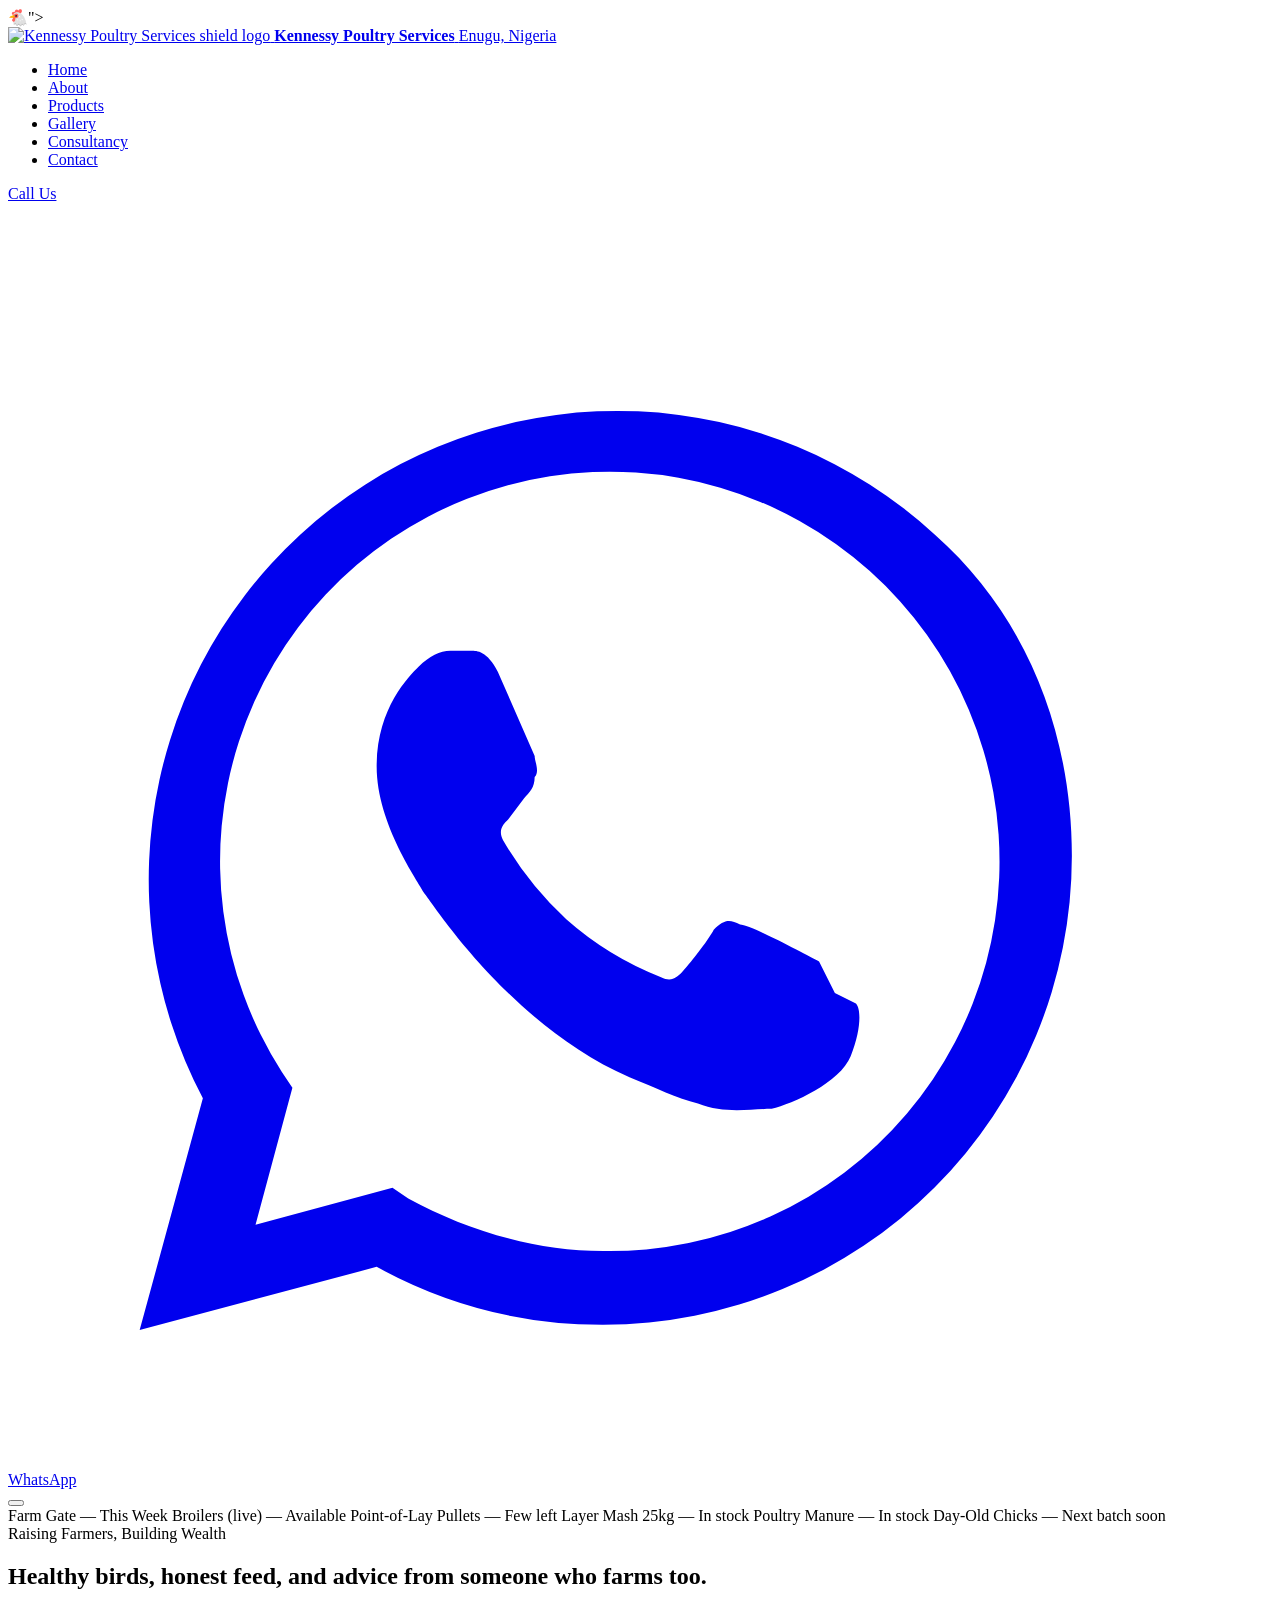
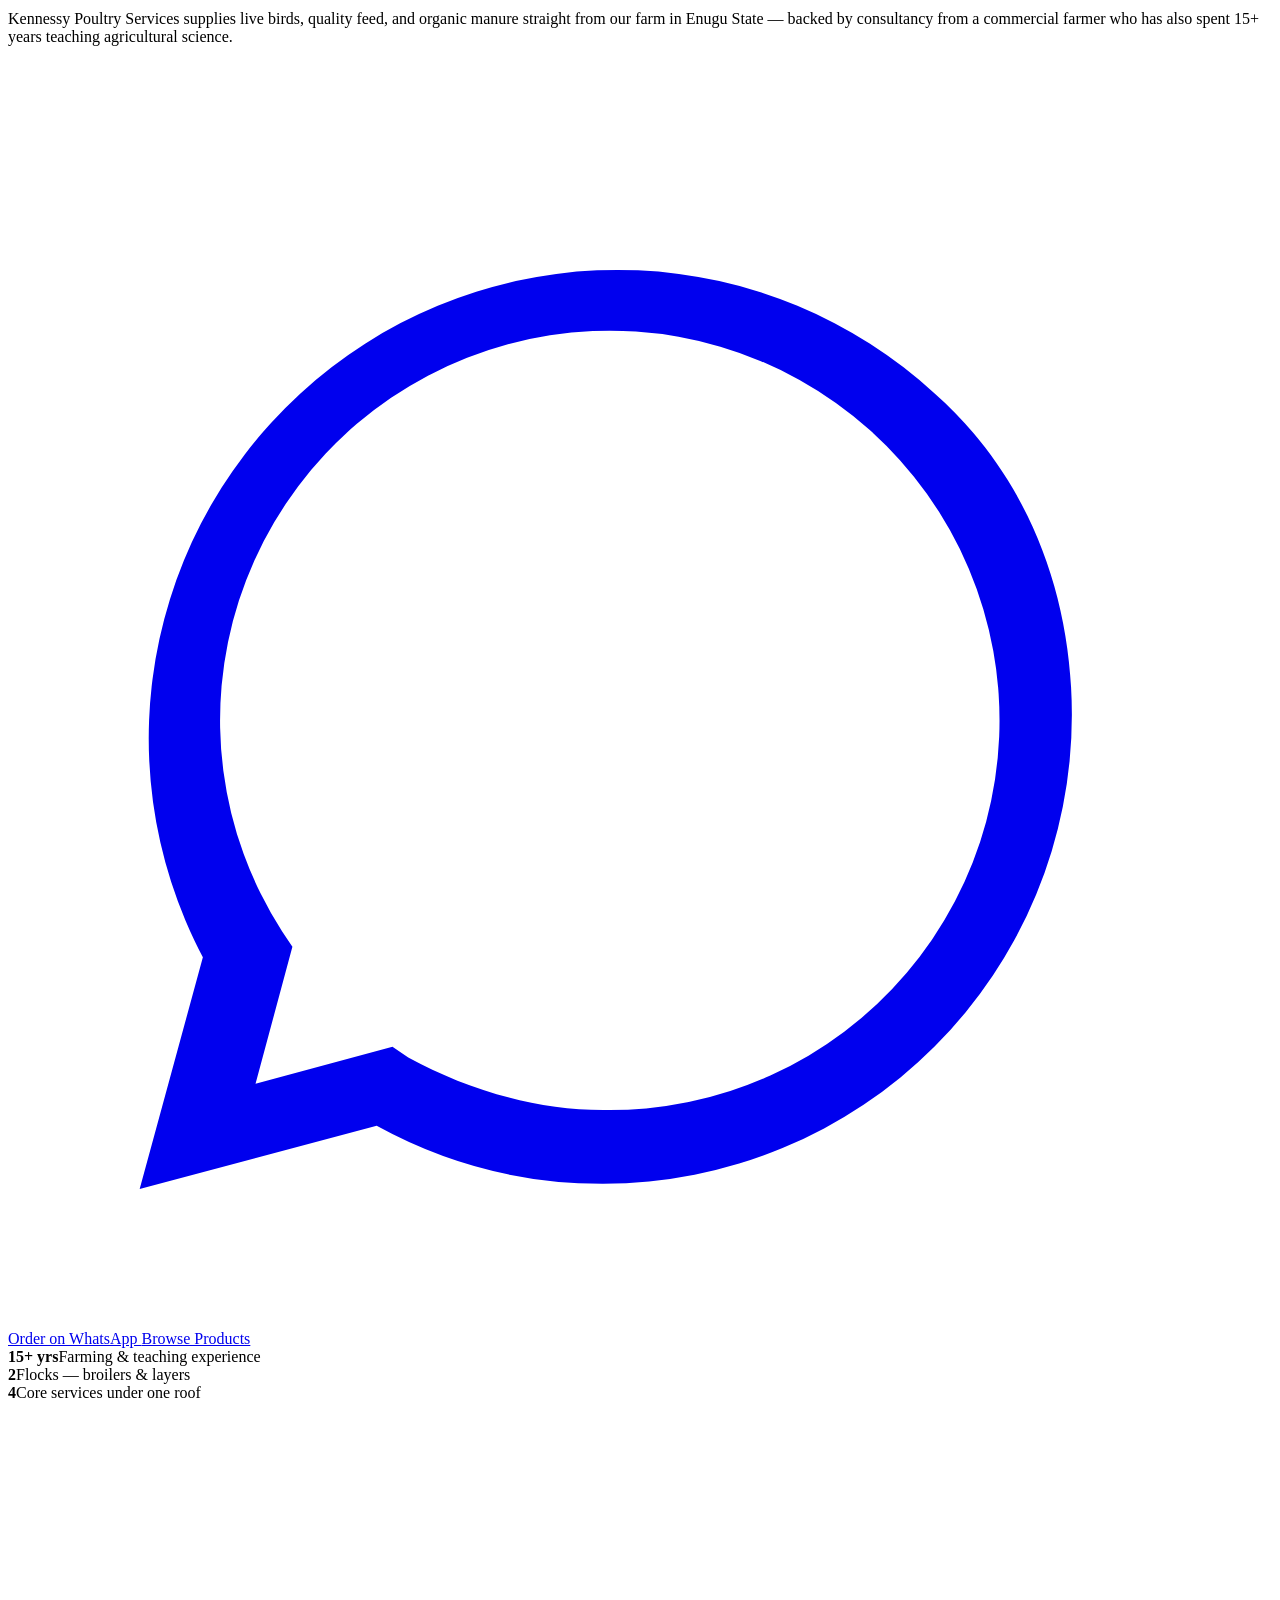
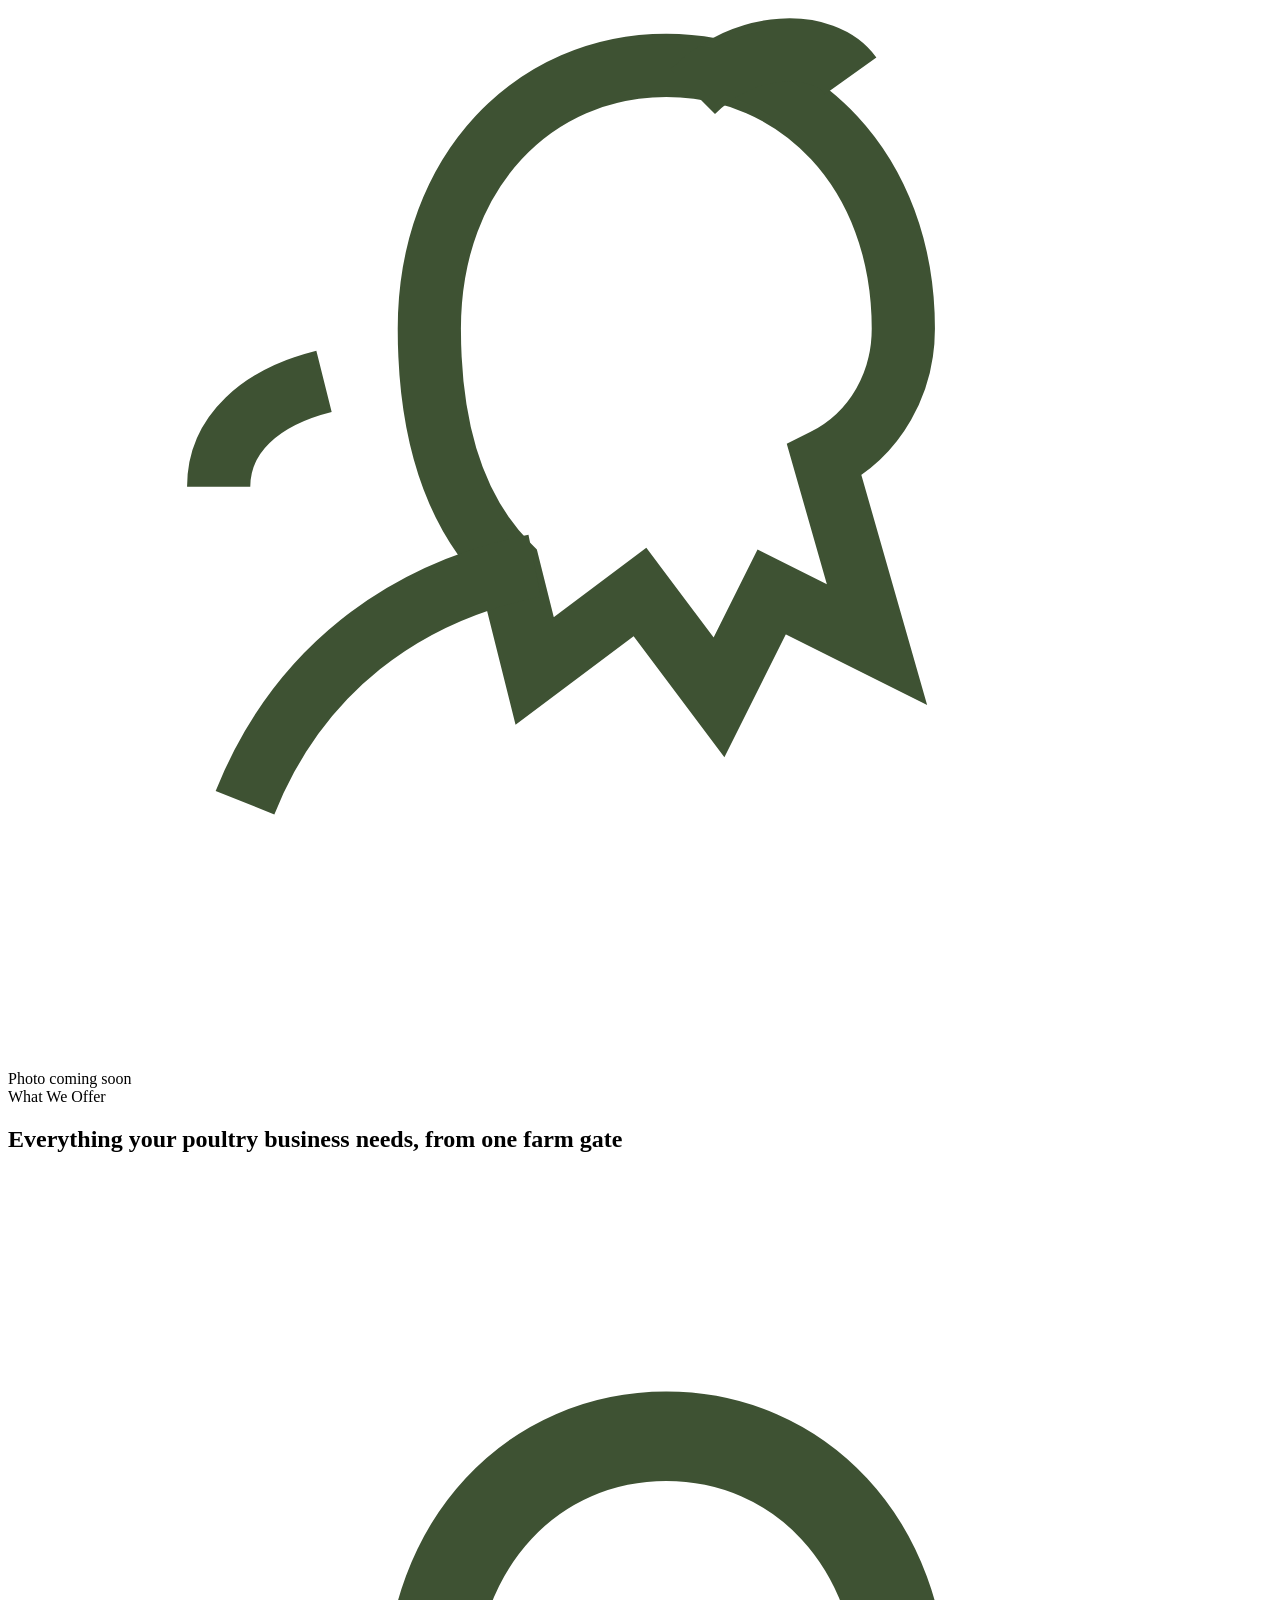
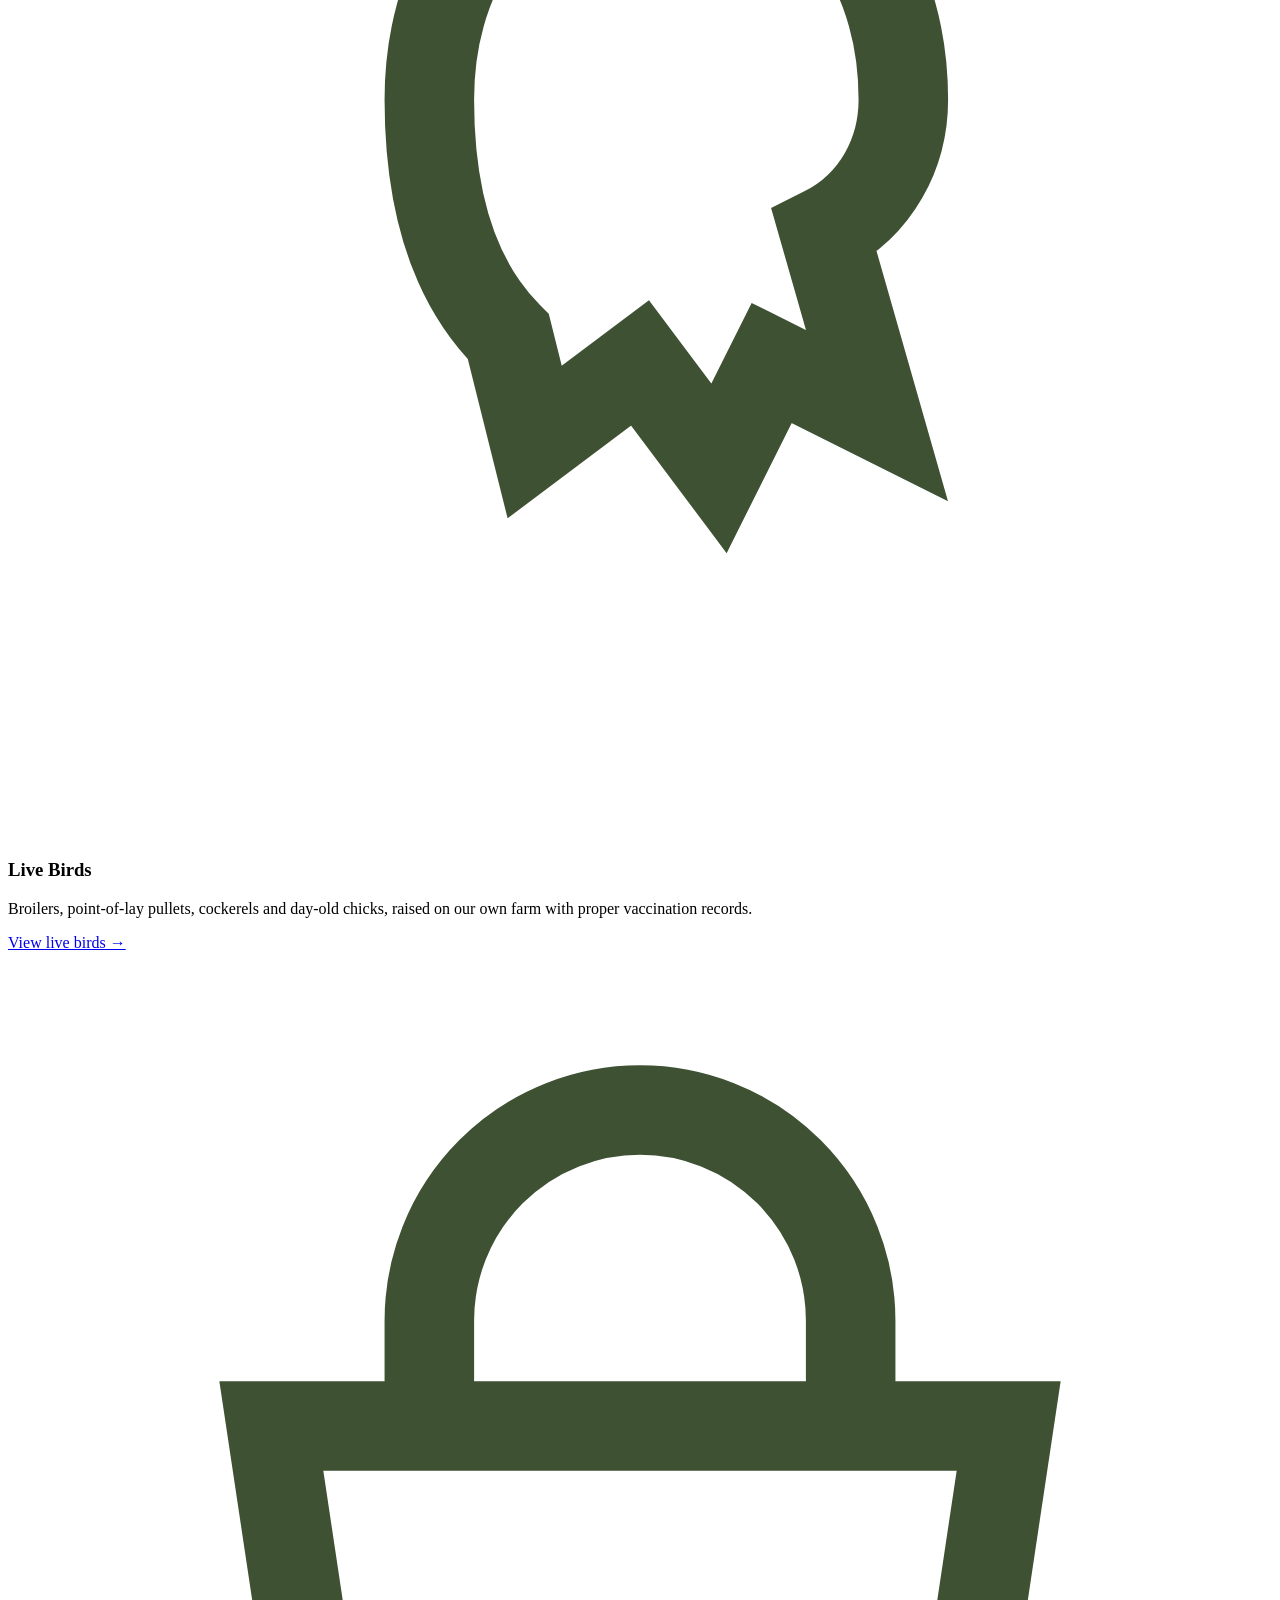
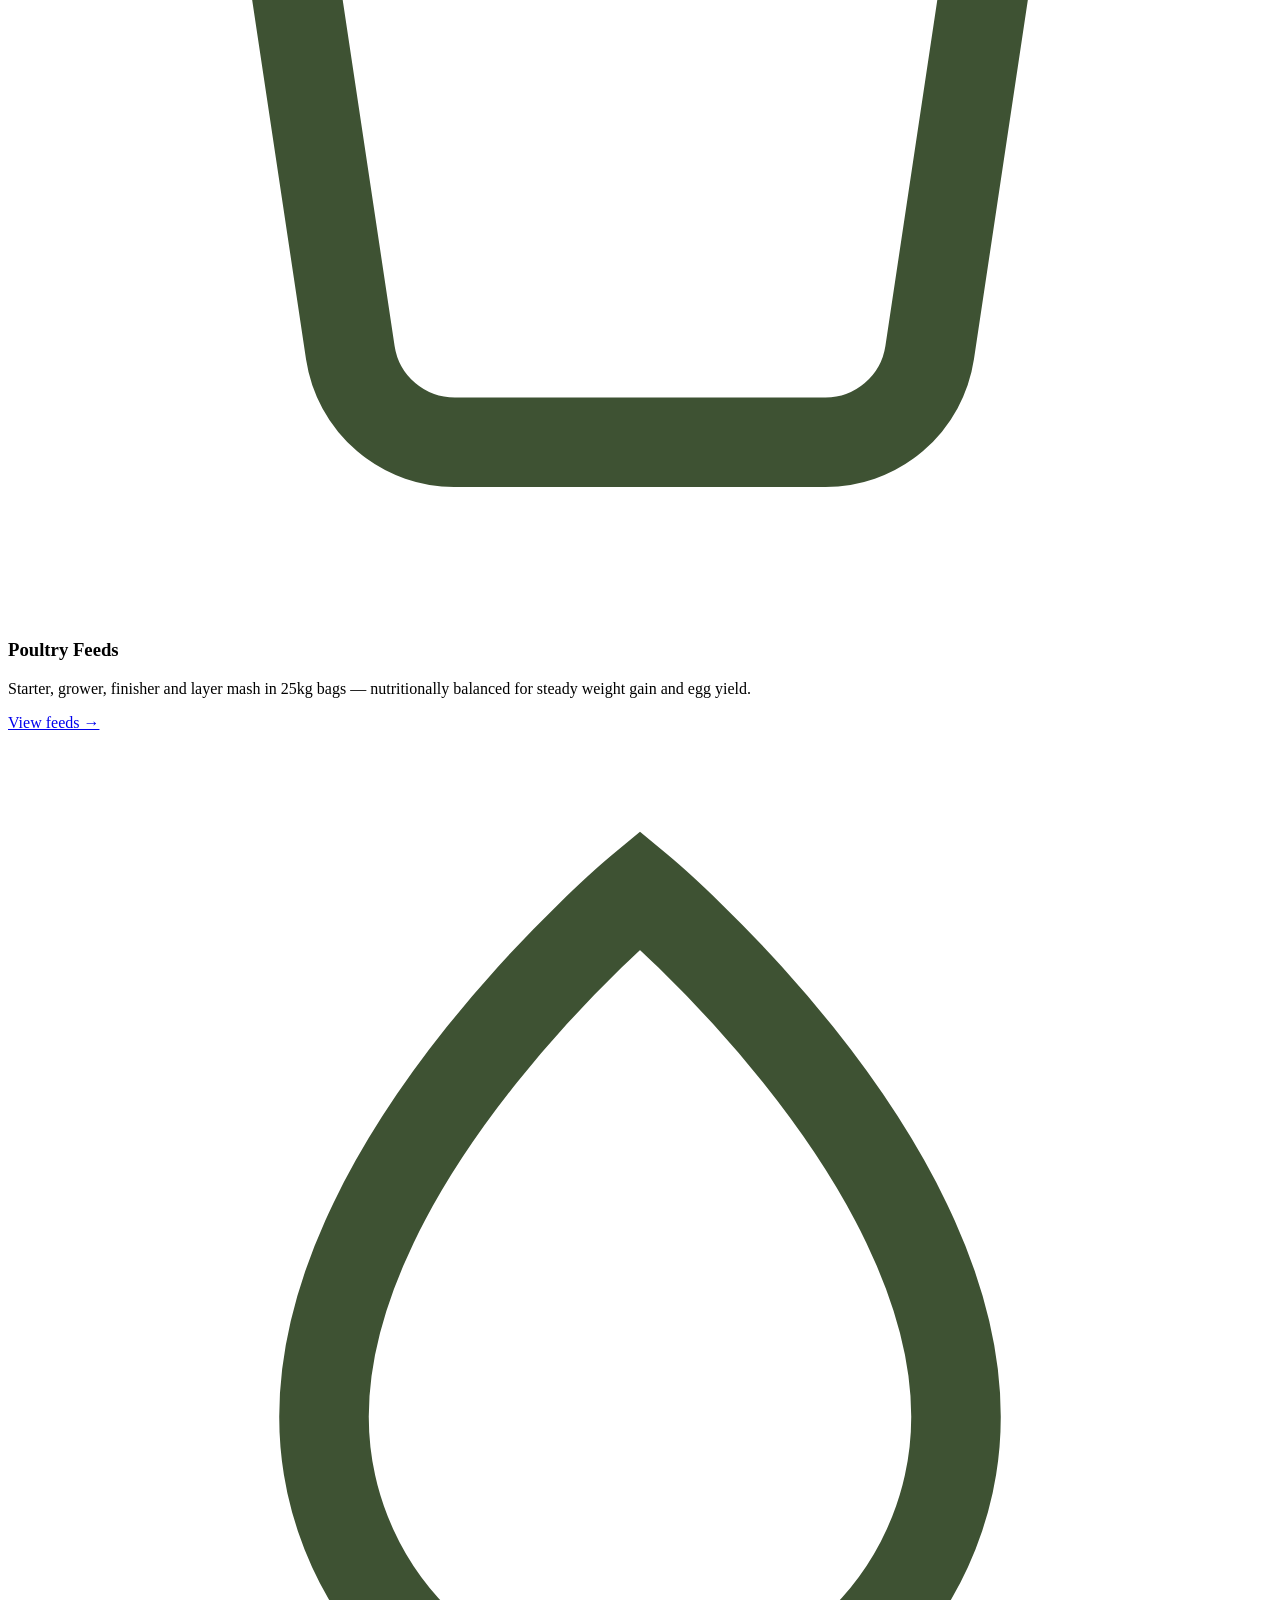
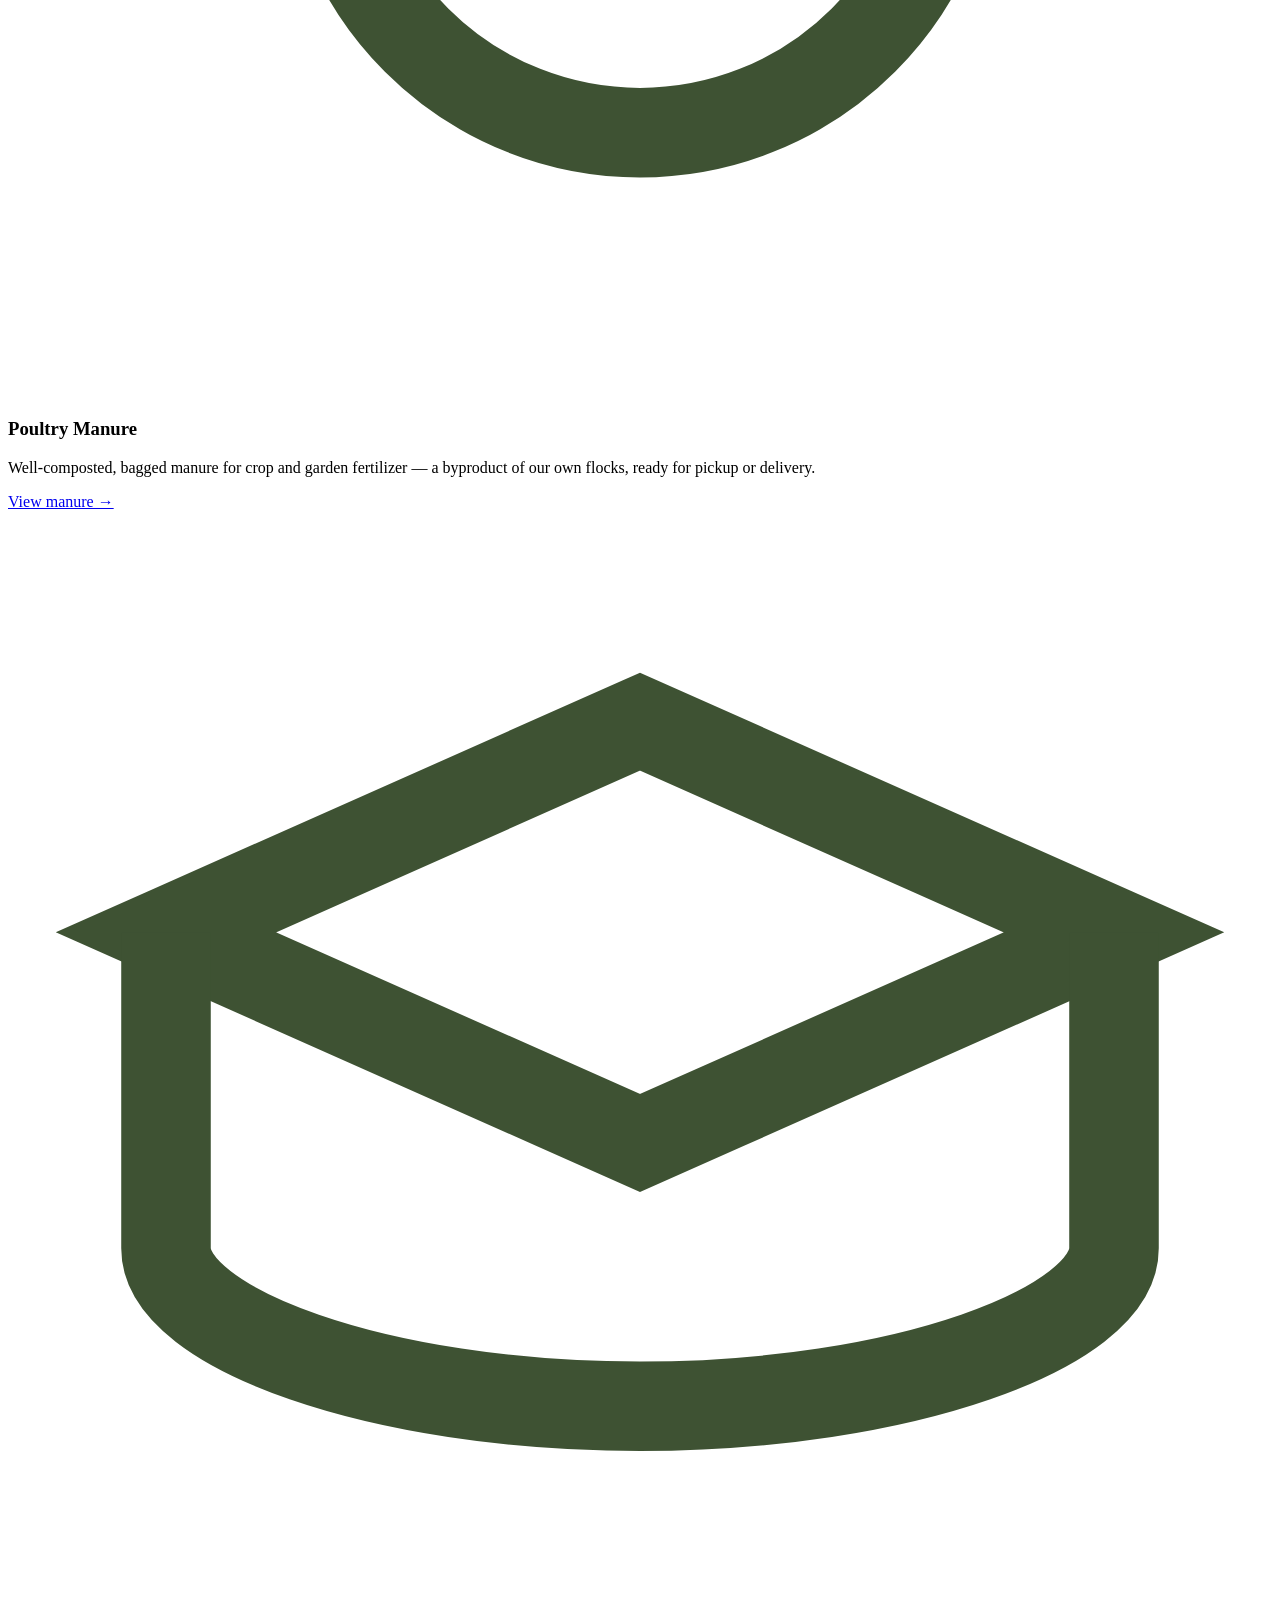
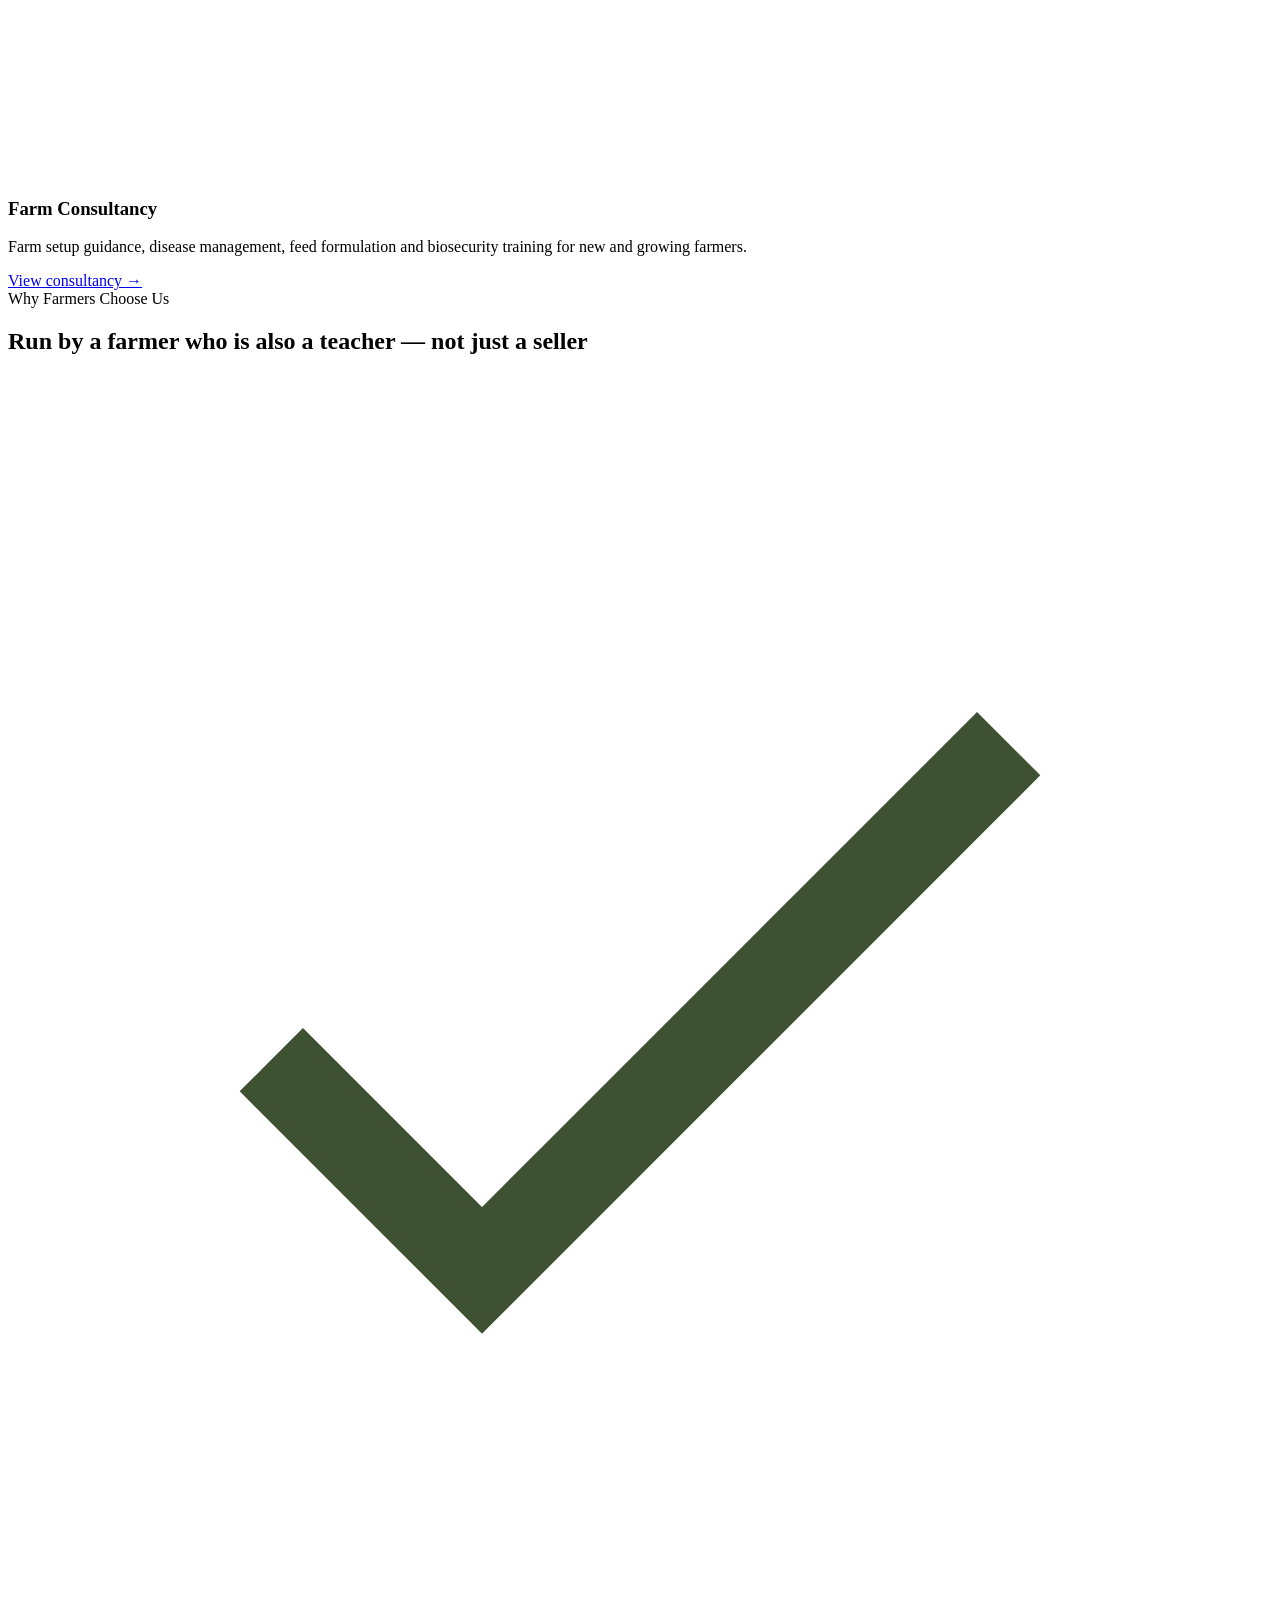
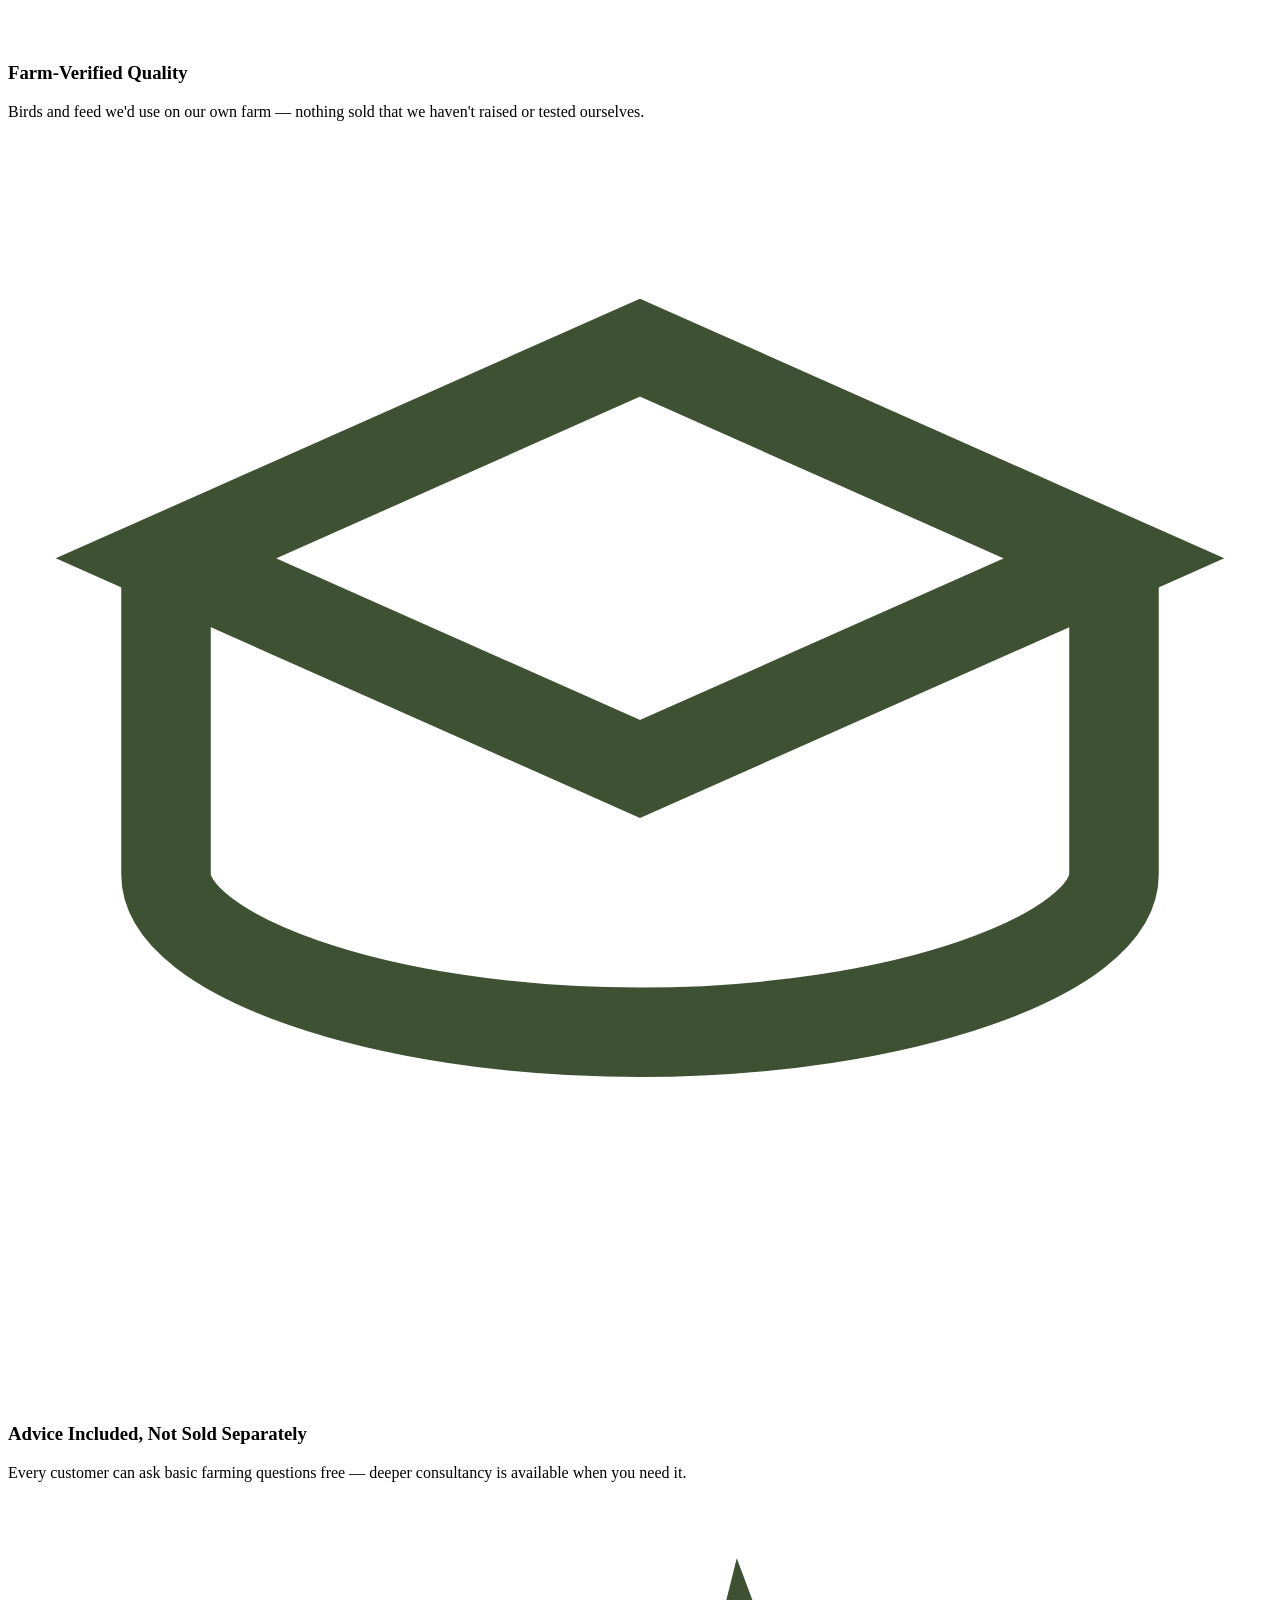
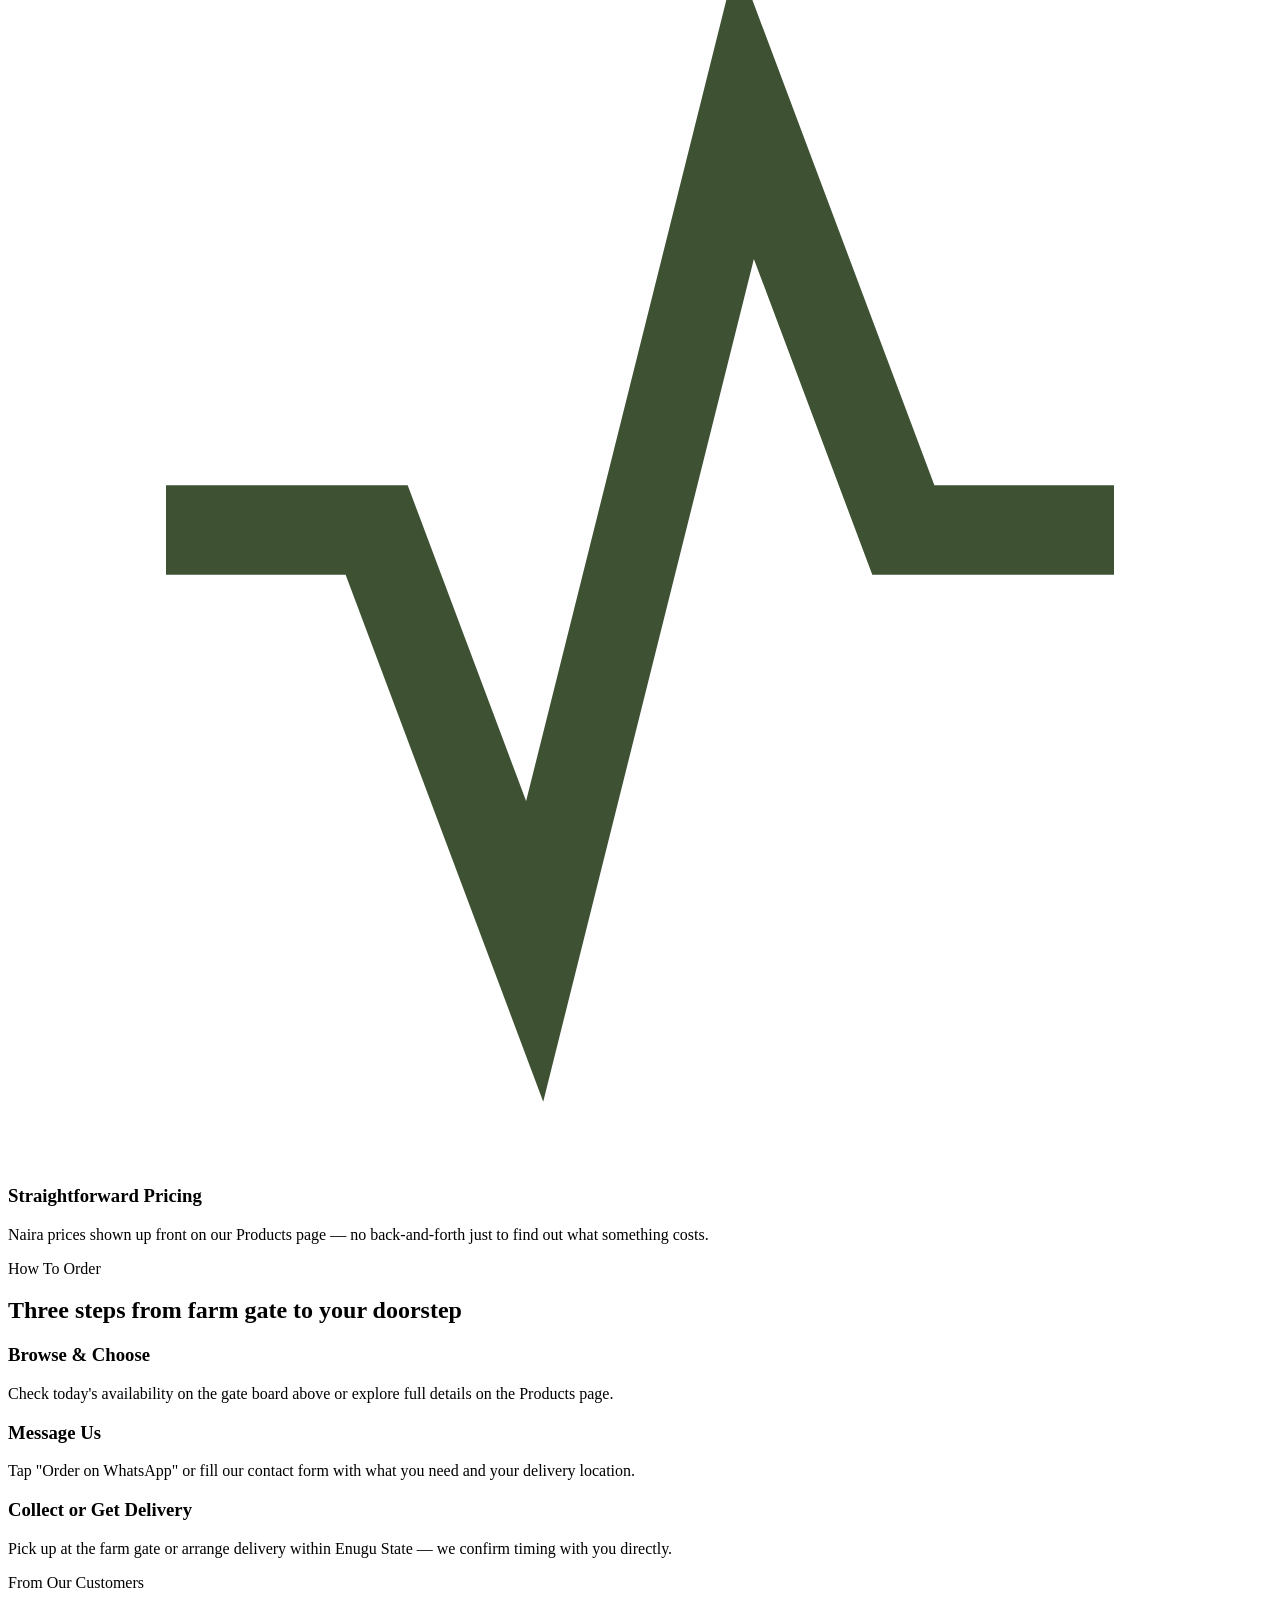
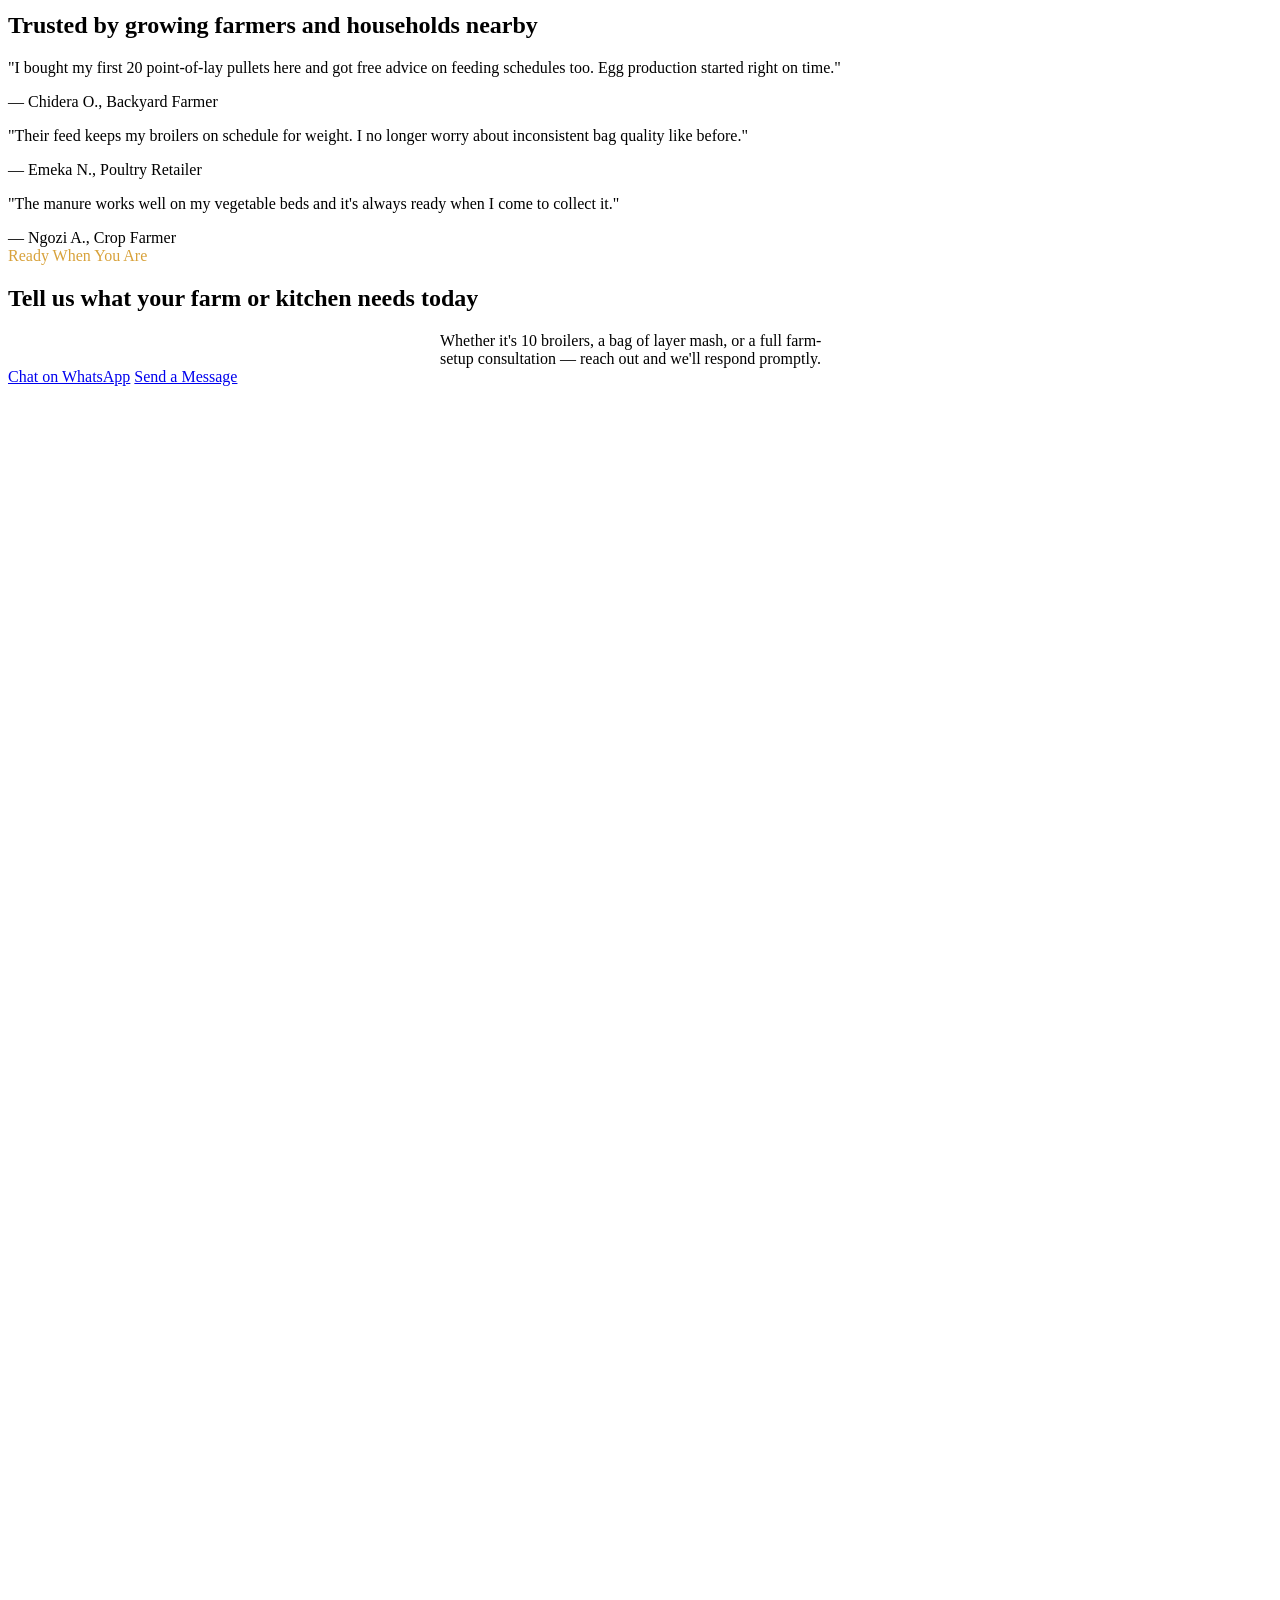
==== commit 231a8fc3: "Add files via upload" ====
--- a/index.html
+++ b/index.html
@@ -5,477 +5,16 @@
 <meta name="viewport" content="width=device-width, initial-scale=1.0">
 <title>Kennessy Poultry Services | Live Birds, Feeds, Manure &amp; Farm Consultancy — Enugu, Nigeria</title>
 <meta name="description" content="Kennessy Poultry Services supplies healthy live birds, quality poultry feed, organic manure, and hands-on farm consultancy from our farm in Enugu State, Nigeria. Order on WhatsApp today.">
-<link rel="icon" type="image/jpeg" href="[data-uri]"><text y=%22.9em%22 font-size=%2290%22>🐔</text></svg>">
+<link rel="icon" type="image/jpeg" href="images/kps-logo-mark.jpg"><text y=%22.9em%22 font-size=%2290%22>🐔</text></svg>">
 <link rel="preconnect" href="https://fonts.googleapis.com">
-<style>
-/* ==========================================================================
-   Kennessy Poultry Services — Design Tokens
-   Palette: maize cream / deep leaf green / clay brown / maize gold
-   Display: Fraunces  |  Body: Work Sans  |  Data/Utility: JetBrains Mono
-   ========================================================================== */
-
-@import url('https://fonts.googleapis.com/css2?family=Fraunces:ital,opsz,wght@0,9..144,400;0,9..144,500;0,9..144,600;0,9..144,700;1,9..144,500&family=Work+Sans:wght@400;500;600;700&family=JetBrains+Mono:wght@500;600&display=swap');
-
-:root{
-  --bg:            #F5EFE2;
-  --bg-alt:        #EDE4CF;
-  --card:          #FFFDF7;
-  --ink:           #2A2318;
-  --ink-soft:      #5B5140;
-  --forest:        #3E5233;
-  --forest-dark:   #263420;
-  --forest-tint:   #E4E9DB;
-  --clay:          #A6572F;
-  --clay-dark:     #7C3F20;
-  --gold:          #D8A23B;
-  --gold-soft:     #F0DBA6;
-  --line:          #D9CDAE;
-  --shadow:        0 10px 30px -12px rgba(42,35,24,0.25);
-  --radius:        4px;
-  --radius-lg:     10px;
-  --maxw:          1180px;
-  --space-1: 0.4rem;
-  --space-2: 0.8rem;
-  --space-3: 1.4rem;
-  --space-4: 2.2rem;
-  --space-5: 3.6rem;
-  --space-6: 5.6rem;
-}
-
-*, *::before, *::after{ box-sizing: border-box; }
-html{ scroll-behavior: smooth; }
-body{
-  margin:0;
-  background: var(--bg);
-  color: var(--ink);
-  font-family: 'Work Sans', sans-serif;
-  font-size: 16px;
-  line-height: 1.6;
-  -webkit-font-smoothing: antialiased;
-}
-img{ max-width:100%; display:block; }
-a{ color: inherit; text-decoration: none; }
-ul{ margin:0; padding:0; list-style:none; }
-h1,h2,h3,h4{
-  font-family:'Fraunces', serif;
-  font-weight:600;
-  line-height:1.12;
-  margin: 0 0 var(--space-2);
-  color: var(--forest-dark);
-  letter-spacing: -0.01em;
-}
-h1{ font-size: clamp(2.4rem, 5vw, 4rem); font-weight:600; }
-h2{ font-size: clamp(1.7rem, 3.4vw, 2.5rem); }
-h3{ font-size: 1.3rem; }
-p{ margin:0 0 var(--space-2); color: var(--ink-soft); }
-.container{ max-width: var(--maxw); margin: 0 auto; padding: 0 var(--space-3); }
-.eyebrow{
-  font-family:'JetBrains Mono', monospace;
-  font-size:0.72rem;
-  letter-spacing:0.14em;
-  text-transform:uppercase;
-  color: var(--clay);
-  font-weight:600;
-  display:inline-flex;
-  align-items:center;
-  gap:0.5em;
-  margin-bottom: var(--space-2);
-}
-.eyebrow::before{
-  content:"";
-  width: 20px; height:2px;
-  background: var(--clay);
-  display:inline-block;
-}
-:focus-visible{ outline: 3px solid var(--gold); outline-offset: 2px; }
-@media (prefers-reduced-motion: reduce){
-  *{ animation-duration: 0.001ms !important; animation-iteration-count: 1 !important; transition-duration: 0.001ms !important; scroll-behavior:auto !important; }
-}
-
-/* Buttons */
-.btn{
-  display:inline-flex;
-  align-items:center;
-  gap:0.55em;
-  font-family:'Work Sans', sans-serif;
-  font-weight:600;
-  font-size:0.95rem;
-  padding: 0.85em 1.6em;
-  border-radius: var(--radius);
-  border: 1.5px solid transparent;
-  cursor:pointer;
-  transition: transform 0.15s ease, box-shadow 0.15s ease, background 0.15s ease, color .15s ease;
-  white-space: nowrap;
-}
-.btn:hover{ transform: translateY(-2px); }
-.btn-primary{ background: var(--forest); color: #fff; }
-.btn-primary:hover{ background: var(--forest-dark); box-shadow: var(--shadow); }
-.btn-gold{ background: var(--gold); color: var(--forest-dark); }
-.btn-gold:hover{ background:#c8912e; box-shadow: var(--shadow); }
-.btn-outline{ background: transparent; border-color: var(--forest); color: var(--forest); }
-.btn-outline:hover{ background: var(--forest); color:#fff; }
-.btn-whatsapp{ background:#3E5233; color:#fff; }
-.btn-whatsapp svg{ width:18px; height:18px; }
-.btn-whatsapp:hover{ background: var(--forest-dark); }
-.btn-block{ width:100%; justify-content:center; }
-
-/* ===================== HEADER ===================== */
-.site-header{
-  position: sticky; top:0; z-index: 60;
-  background: rgba(245,239,226,0.92);
-  backdrop-filter: blur(8px);
-  border-bottom: 1px solid var(--line);
-}
-.header-inner{
-  display:flex; align-items:center; justify-content:space-between;
-  padding: 0.9rem var(--space-3);
-  max-width: var(--maxw); margin:0 auto;
-}
-.brand{ display:flex; align-items:center; gap:0.7rem; }
-.brand-mark{
-  width:46px; height:46px;
-  display:flex; align-items:center; justify-content:center;
-  flex-shrink:0;
-}
-.brand-mark svg{ width:24px; height:24px; }
-.brand-mark img{ width:100%; height:100%; object-fit:contain; }
-.brand-text{ font-family:'Fraunces', serif; line-height:1.05; }
-.brand-text strong{ display:block; font-size:1.12rem; color: var(--forest-dark); font-weight:700; }
-.brand-text span{ display:block; font-family:'JetBrains Mono', monospace; font-size:0.62rem; letter-spacing:0.12em; text-transform:uppercase; color: var(--clay); margin-top:2px; }
-
-.footer-logo{ width:52px; height:52px; margin-bottom: var(--space-2); border-radius: var(--radius); overflow:hidden; background:#F5EFE2; padding:4px; }
-.footer-logo img{ width:100%; height:100%; object-fit:contain; }
-
-.main-nav{ display:flex; align-items:center; gap: var(--space-4); }
-.nav-links{ display:flex; gap: var(--space-3); }
-.nav-links a{
-  font-size:0.94rem; font-weight:500; color: var(--ink);
-  padding: 0.3rem 0.1rem; position:relative;
-}
-.nav-links a::after{
-  content:""; position:absolute; left:0; right:0; bottom:-4px; height:2px;
-  background: var(--clay); transform: scaleX(0); transform-origin:left;
-  transition: transform 0.2s ease;
-}
-.nav-links a:hover::after, .nav-links a.active::after{ transform: scaleX(1); }
-.nav-links a.active{ color: var(--forest-dark); font-weight:700; }
-.header-cta{ display:flex; align-items:center; gap:0.7rem; }
-.nav-toggle{
-  display:none; background:none; border:none; cursor:pointer;
-  width:40px; height:40px; padding:0;
-  flex-direction:column; align-items:center; justify-content:center; gap:5px;
-}
-.nav-toggle span{ width:22px; height:2px; background: var(--forest-dark); display:block; }
-
-@media (max-width: 880px){
-  .nav-links{
-    position:fixed; inset: 64px 0 0 0; background: var(--bg);
-    flex-direction:column; padding: var(--space-4) var(--space-3); gap: var(--space-3);
-    transform: translateX(100%); transition: transform 0.25s ease;
-    overflow-y:auto;
-  }
-  .nav-links.open{ transform: translateX(0); }
-  .nav-links a{ font-size:1.2rem; }
-  .nav-toggle{ display:flex; }
-  .header-cta .btn-outline{ display:none; }
-}
-
-/* ===================== FARM GATE BOARD (signature element) ===================== */
-.gate-board{
-  background: var(--forest-dark);
-  color: #EFE7D0;
-  border-top: 4px solid var(--gold);
-  border-bottom: 4px solid var(--gold);
-}
-.gate-board-inner{
-  max-width: var(--maxw); margin:0 auto; padding: 0.7rem var(--space-3);
-  display:flex; align-items:center; gap: var(--space-4);
-  overflow-x:auto;
-  font-family:'JetBrains Mono', monospace;
-  font-size:0.78rem;
-}
-.gate-board-label{
-  text-transform:uppercase; letter-spacing:0.12em; color: var(--gold);
-  font-weight:600; flex-shrink:0; padding-right: var(--space-3);
-  border-right: 1px solid rgba(239,231,208,0.25);
-}
-.gate-item{ display:flex; align-items:center; gap:0.5em; flex-shrink:0; white-space:nowrap; }
-.dot{ width:8px; height:8px; border-radius:50%; flex-shrink:0; }
-.dot.in{ background:#8FBF6B; }
-.dot.low{ background: var(--gold); }
-.dot.soon{ background:#C77B4A; }
-.gate-status{ opacity:0.85; }
-
-/* ===================== HERO ===================== */
-.hero{
-  position:relative;
-  padding: var(--space-6) 0 var(--space-5);
-  background:
-    radial-gradient(ellipse at 85% 0%, rgba(216,162,59,0.16), transparent 55%),
-    var(--bg);
-  overflow:hidden;
-  border-bottom: 1px solid var(--line);
-}
-.hero-grid{
-  display:grid; grid-template-columns: 1.1fr 0.9fr; gap: var(--space-5);
-  align-items:center;
-}
-.hero h1{ margin-bottom: var(--space-3); }
-.hero-lede{ font-size:1.14rem; max-width: 46ch; }
-.hero-actions{ display:flex; gap: var(--space-2); flex-wrap:wrap; margin-top: var(--space-4); }
-.hero-stats{
-  display:flex; gap: var(--space-4); margin-top: var(--space-5);
-  padding-top: var(--space-3); border-top: 1px solid var(--line);
-  flex-wrap:wrap;
-}
-.hero-stat b{ display:block; font-family:'Fraunces', serif; font-size:1.7rem; color: var(--forest-dark); }
-.hero-stat span{ font-size:0.8rem; color: var(--ink-soft); }
-.hero-art{
-  position:relative; border-radius: var(--radius-lg); overflow:hidden;
-  box-shadow: var(--shadow); aspect-ratio: 4/5;
-}
-@media (max-width: 880px){
-  .hero-grid{ grid-template-columns: 1fr; }
-  .hero-art{ order:-1; aspect-ratio: 16/10; }
-}
-
-/* ===================== SECTIONS ===================== */
-section{ padding: var(--space-6) 0; }
-.section-alt{ background: var(--bg-alt); }
-.section-forest{ background: var(--forest-dark); color:#EFE7D0; }
-.section-forest h2, .section-forest h3{ color:#fff; }
-.section-forest p{ color:#C9CFB9; }
-.section-head{ max-width: 640px; margin-bottom: var(--space-5); }
-.section-head.center{ margin-left:auto; margin-right:auto; text-align:center; }
-
-/* Cards / grids */
-.grid{ display:grid; gap: var(--space-4); }
-.grid-3{ grid-template-columns: repeat(3, 1fr); }
-.grid-2{ grid-template-columns: repeat(2, 1fr); }
-.grid-4{ grid-template-columns: repeat(4, 1fr); }
-@media (max-width: 900px){ .grid-3, .grid-4{ grid-template-columns: repeat(2,1fr); } }
-@media (max-width: 620px){ .grid-2, .grid-3, .grid-4{ grid-template-columns: 1fr; } }
-
-.card{
-  background: var(--card); border:1px solid var(--line); border-radius: var(--radius-lg);
-  padding: var(--space-4); box-shadow: 0 2px 0 var(--line);
-  transition: transform .18s ease, box-shadow .18s ease;
-}
-.card:hover{ transform: translateY(-4px); box-shadow: var(--shadow); }
-.card-icon{
-  width:48px; height:48px; border-radius:50%; background: var(--forest-tint);
-  display:flex; align-items:center; justify-content:center; margin-bottom: var(--space-2);
-}
-.card-icon svg{ width:24px; height:24px; }
-
-/* Product cards */
-.product-card{
-  background: var(--card); border:1px solid var(--line); border-radius: var(--radius-lg);
-  overflow:hidden; display:flex; flex-direction:column;
-  transition: transform .18s ease, box-shadow .18s ease;
-}
-.product-card:hover{ transform: translateY(-5px); box-shadow: var(--shadow); }
-.product-media{ aspect-ratio: 4/3; position:relative; overflow:hidden; }
-.product-body{ padding: var(--space-3); display:flex; flex-direction:column; gap:0.5rem; flex:1; }
-.product-tag{
-  position:absolute; top:12px; left:12px; z-index:2;
-  background: var(--gold); color: var(--forest-dark);
-  font-family:'JetBrains Mono', monospace; font-size:0.68rem; font-weight:700;
-  text-transform:uppercase; letter-spacing:0.06em;
-  padding: 0.3em 0.7em; border-radius: 100px;
-}
-.product-tag.stock-low{ background:#C77B4A; color:#fff; }
-.product-name{ font-family:'Fraunces', serif; font-size:1.15rem; color: var(--forest-dark); font-weight:600; }
-.product-desc{ font-size:0.92rem; flex:1; }
-.product-price{
-  font-family:'JetBrains Mono', monospace; font-weight:600; color: var(--clay-dark);
-  font-size:1rem; padding-top:0.4rem; border-top: 1px dashed var(--line);
-}
-.product-actions{ display:flex; gap:0.5rem; margin-top:0.4rem; }
-.product-actions .btn{ flex:1; padding:0.65em 0.8em; font-size:0.84rem; }
-
-.product-filters{ display:flex; gap:0.6rem; flex-wrap:wrap; margin-bottom: var(--space-4); }
-.filter-btn{
-  font-family:'JetBrains Mono', monospace; font-size:0.76rem; text-transform:uppercase; letter-spacing:0.05em;
-  padding:0.5em 1.1em; border-radius:100px; border:1.5px solid var(--forest);
-  background:transparent; color: var(--forest-dark); cursor:pointer; font-weight:600;
-  transition: all .15s ease;
-}
-.filter-btn.active, .filter-btn:hover{ background: var(--forest); color:#fff; }
-
-/* Numbered process */
-.process{ counter-reset: step; display:grid; gap: var(--space-4); }
-.process-step{ display:flex; gap: var(--space-3); align-items:flex-start; }
-.process-num{
-  counter-increment: step; font-family:'Fraunces', serif; font-weight:700; font-size:1.4rem;
-  color: var(--gold); flex-shrink:0; width:52px; height:52px; border-radius:50%;
-  border:2px solid var(--gold); display:flex; align-items:center; justify-content:center;
-}
-.process-num::before{ content: counter(step, decimal-leading-zero); }
-
-/* Testimonials */
-.testimonial{
-  background: var(--card); border-radius: var(--radius-lg); padding: var(--space-4);
-  border-left: 4px solid var(--clay);
-}
-.testimonial p{ font-style: italic; color: var(--ink); font-size:1.02rem; }
-.testimonial-author{ font-family:'JetBrains Mono', monospace; font-size:0.78rem; color: var(--clay); text-transform:uppercase; letter-spacing:0.05em; }
-
-/* Placeholder art (SVG-based, styled — not lorem-ipsum grey boxes) */
-.ph{
-  width:100%; height:100%; display:flex; align-items:center; justify-content:center;
-  background: linear-gradient(135deg, var(--forest-tint), var(--bg-alt));
-  position:relative;
-}
-.ph svg{ width:38%; height:38%; opacity:0.85; }
-.ph-label{
-  position:absolute; bottom:10px; right:12px;
-  font-family:'JetBrains Mono', monospace; font-size:0.6rem; letter-spacing:0.08em;
-  text-transform:uppercase; color: var(--ink-soft); opacity:0.6;
-}
-
-/* Gallery */
-.gallery-grid{ display:grid; grid-template-columns: repeat(3, 1fr); gap: var(--space-2); }
-.gallery-item{ aspect-ratio: 1; border-radius: var(--radius); overflow:hidden; }
-.gallery-item.wide{ grid-column: span 2; }
-.gallery-item.tall{ grid-row: span 2; aspect-ratio:auto; }
-@media (max-width: 700px){ .gallery-grid{ grid-template-columns: repeat(2,1fr); } .gallery-item.wide{ grid-column: span 2; } }
-
-/* Timeline (About) */
-.timeline{ border-left: 2px solid var(--line); padding-left: var(--space-4); display:grid; gap: var(--space-4); }
-.timeline-item{ position:relative; }
-.timeline-item::before{
-  content:""; position:absolute; left: calc(-1 * var(--space-4) - 6px); top:6px;
-  width:12px; height:12px; border-radius:50%; background: var(--clay); border:2px solid var(--bg);
-}
-.timeline-year{ font-family:'JetBrains Mono', monospace; font-size:0.78rem; color: var(--clay); font-weight:600; }
-
-/* Values grid */
-.value-item{ display:flex; gap: var(--space-2); align-items:flex-start; }
-.value-item .card-icon{ margin-bottom:0; flex-shrink:0; }
-
-/* Forms */
-.form-grid{ display:grid; gap: var(--space-3); }
-.field label{ display:block; font-size:0.85rem; font-weight:600; margin-bottom:0.4rem; color: var(--forest-dark); }
-.field input, .field select, .field textarea{
-  width:100%; padding:0.8em 1em; border:1.5px solid var(--line); border-radius: var(--radius);
-  font-family:'Work Sans', sans-serif; font-size:0.96rem; background:#fff; color: var(--ink);
-  transition: border-color .15s ease;
-}
-.field input:focus, .field select:focus, .field textarea:focus{ border-color: var(--forest); }
-.field-row{ display:grid; grid-template-columns:1fr 1fr; gap: var(--space-3); }
-@media (max-width:620px){ .field-row{ grid-template-columns:1fr; } }
-.form-note{ font-size:0.82rem; color: var(--ink-soft); }
-.form-status{ font-size:0.9rem; padding:0.8em 1em; border-radius: var(--radius); display:none; }
-.form-status.show{ display:block; }
-.form-status.ok{ background: var(--forest-tint); color: var(--forest-dark); display:block; }
-.form-status.err{ background:#F3DED1; color: var(--clay-dark); display:block; }
-
-/* Contact page split */
-.contact-grid{ display:grid; grid-template-columns: 1fr 1fr; gap: var(--space-5); align-items:start; }
-@media (max-width: 880px){ .contact-grid{ grid-template-columns:1fr; } }
-.contact-detail{ display:flex; gap: var(--space-3); align-items:flex-start; margin-bottom: var(--space-3); }
-.contact-detail .card-icon{ flex-shrink:0; }
-.contact-detail a:hover{ color: var(--clay); }
-
-/* Map placeholder */
-.map-ph{
-  aspect-ratio: 16/8; border-radius: var(--radius-lg); overflow:hidden; margin-top: var(--space-4);
-  border:1px solid var(--line);
-}
-
-/* Consultancy packages */
-.pkg-card{
-  background: var(--card); border:1px solid var(--line); border-radius: var(--radius-lg);
-  padding: var(--space-4); display:flex; flex-direction:column; gap: var(--space-2);
-  position:relative;
-}
-.pkg-card.featured{ border-color: var(--gold); box-shadow: 0 0 0 3px var(--gold-soft); }
-.pkg-badge{
-  position:absolute; top:-13px; right: var(--space-3);
-  background: var(--gold); color: var(--forest-dark);
-  font-family:'JetBrains Mono', monospace; font-size:0.66rem; font-weight:700; text-transform:uppercase;
-  padding:0.35em 0.8em; border-radius:100px;
-}
-.pkg-price{ font-family:'Fraunces', serif; font-size:1.9rem; color: var(--forest-dark); }
-.pkg-price span{ font-family:'Work Sans', sans-serif; font-size:0.9rem; color: var(--ink-soft); font-weight:400; }
-.pkg-list{ display:grid; gap:0.5rem; margin: var(--space-2) 0; }
-.pkg-list li{ display:flex; gap:0.6em; font-size:0.92rem; color: var(--ink-soft); }
-.pkg-list svg{ width:16px; height:16px; flex-shrink:0; margin-top:3px; color: var(--forest); }
-
-/* FAQ */
-.faq-item{ border-bottom:1px solid var(--line); padding: var(--space-3) 0; }
-.faq-q{
-  display:flex; justify-content:space-between; align-items:center; cursor:pointer;
-  font-family:'Fraunces', serif; font-weight:600; font-size:1.05rem; color: var(--forest-dark);
-}
-.faq-q .plus{ font-size:1.4rem; color: var(--clay); transition: transform .2s ease; flex-shrink:0; margin-left:1rem; }
-.faq-item.open .faq-q .plus{ transform: rotate(45deg); }
-.faq-a{ max-height:0; overflow:hidden; transition: max-height .25s ease; }
-.faq-item.open .faq-a{ max-height: 300px; }
-.faq-a p{ padding-top:0.8rem; margin:0; }
-
-/* CTA band */
-.cta-band{
-  background: var(--forest-dark); color:#EFE7D0; border-radius: var(--radius-lg);
-  padding: var(--space-5); text-align:center;
-  background-image: radial-gradient(circle at 20% 30%, rgba(216,162,59,0.14), transparent 45%);
-}
-.cta-band h2{ color:#fff; }
-.cta-band .btn-actions{ display:flex; gap: var(--space-2); justify-content:center; flex-wrap:wrap; margin-top: var(--space-3); }
-
-/* Footer */
-.site-footer{ background: var(--forest-dark); color:#C9CFB9; padding: var(--space-5) 0 var(--space-3); margin-top: var(--space-6); }
-.footer-grid{ display:grid; grid-template-columns: 1.4fr 1fr 1fr 1fr; gap: var(--space-4); padding-bottom: var(--space-4); border-bottom:1px solid rgba(239,231,208,0.15); }
-@media (max-width: 780px){ .footer-grid{ grid-template-columns: 1fr 1fr; } }
-.footer-col h4{ color:#EFE7D0; font-size:0.85rem; text-transform:uppercase; letter-spacing:0.08em; font-family:'JetBrains Mono', monospace; margin-bottom: var(--space-2); }
-.footer-col ul{ display:grid; gap:0.6rem; }
-.footer-col a{ color:#C9CFB9; font-size:0.92rem; }
-.footer-col a:hover{ color: var(--gold); }
-.footer-brand p{ color:#B5BCA1; font-size:0.9rem; max-width:34ch; }
-.footer-social{ display:flex; gap:0.7rem; margin-top: var(--space-2); }
-.footer-social a{
-  width:36px; height:36px; border-radius:50%; border:1px solid rgba(239,231,208,0.3);
-  display:flex; align-items:center; justify-content:center;
-}
-.footer-social a:hover{ background: var(--gold); border-color: var(--gold); color: var(--forest-dark); }
-.footer-social svg{ width:16px; height:16px; }
-.footer-bottom{ display:flex; justify-content:space-between; align-items:center; padding-top: var(--space-3); font-size:0.8rem; color:#9BA386; flex-wrap:wrap; gap:0.6rem; }
-.footer-bottom a{ color:#9BA386; }
-.footer-bottom a:hover{ color: var(--gold); }
-
-/* Floating WhatsApp button */
-.wa-float{
-  position:fixed; bottom:22px; right:22px; z-index:70;
-  width:58px; height:58px; border-radius:50%; background: var(--forest);
-  display:flex; align-items:center; justify-content:center; box-shadow: var(--shadow);
-  transition: transform .15s ease;
-}
-.wa-float:hover{ transform: scale(1.08); background: var(--forest-dark); }
-.wa-float svg{ width:28px; height:28px; }
-
-/* Page hero (inner pages) */
-.page-hero{ padding: var(--space-5) 0 var(--space-4); border-bottom:1px solid var(--line); }
-.breadcrumb{ font-family:'JetBrains Mono', monospace; font-size:0.75rem; color: var(--ink-soft); margin-bottom: var(--space-2); text-transform:uppercase; letter-spacing:0.06em; }
-.breadcrumb a:hover{ color: var(--clay); }
-
-/* Utility */
-.mt-0{ margin-top:0; } .mb-0{ margin-bottom:0; }
-.text-center{ text-align:center; }
-.tag-row{ display:flex; gap:0.5rem; flex-wrap:wrap; margin-top: var(--space-2); }
-.tag{
-  font-family:'JetBrains Mono', monospace; font-size:0.7rem; text-transform:uppercase; letter-spacing:0.05em;
-  background: var(--forest-tint); color: var(--forest-dark); padding:0.35em 0.8em; border-radius:100px;
-}
-
-</style>
+<link rel="stylesheet" href="css/style.css">
 </head>
 <body>
 
 <header class="site-header">
   <div class="header-inner">
     <a href="index.html" class="brand">
-      <span class="brand-mark"><img src="[data-uri]" alt="Kennessy Poultry Services shield logo"></span>
+      <span class="brand-mark"><img src="images/kps-logo-mark.jpg" alt="Kennessy Poultry Services shield logo"></span>
       <span class="brand-text">
         <strong>Kennessy Poultry Services</strong>
         <span>Enugu, Nigeria</span>
@@ -676,172 +215,7 @@
   <svg viewBox="0 0 24 24" fill="#fff"><path d="M17.6 6.3A8.9 8.9 0 0 0 3.7 17l-1.2 4.4 4.5-1.2a8.9 8.9 0 0 0 4.3 1.1 8.9 8.9 0 0 0 8.9-8.9c0-2.4-.9-4.6-2.6-6.1Zm-6.3 13.6c-1.3 0-2.6-.4-3.7-1l-.3-.2-2.6.7.7-2.6-.2-.3a7.4 7.4 0 1 1 6.1 3.4Zm4.1-5.5c-.2-.1-1.3-.7-1.5-.7-.2-.1-.3-.1-.5.1-.1.2-.5.7-.6.8-.1.1-.2.2-.4.1a6 6 0 0 1-1.8-1.1 6.6 6.6 0 0 1-1.2-1.5c-.1-.2 0-.3.1-.4l.3-.4c.1-.1.2-.2.2-.4.1-.1 0-.3 0-.4l-.7-1.6c-.2-.4-.4-.4-.5-.4h-.4c-.2 0-.4.1-.6.3-.2.2-.8.8-.8 1.9s.8 2.2.9 2.4c.1.1 1.6 2.5 3.9 3.5.5.2.9.4 1.3.5.5.2 1 .1 1.4.1.4-.1 1.3-.5 1.5-1 .2-.5.2-.9.1-1l-.4-.2Z"/></svg>
 </a>
 
-<script>
-// Kennessy Poultry Services — shared behaviour
-document.addEventListener('DOMContentLoaded', () => {
-
-  // Mobile nav toggle
-  const toggle = document.querySelector('.nav-toggle');
-  const links = document.querySelector('.nav-links');
-  if (toggle && links) {
-    toggle.addEventListener('click', () => {
-      const isOpen = links.classList.toggle('open');
-      toggle.setAttribute('aria-expanded', isOpen ? 'true' : 'false');
-    });
-    links.querySelectorAll('a').forEach(a => a.addEventListener('click', () => {
-      links.classList.remove('open');
-      toggle.setAttribute('aria-expanded', 'false');
-    }));
-  }
-
-  // Footer year
-  document.querySelectorAll('.js-year').forEach(el => el.textContent = new Date().getFullYear());
-
-  // FAQ accordion
-  document.querySelectorAll('.faq-item').forEach(item => {
-    const q = item.querySelector('.faq-q');
-    if (!q) return;
-    q.addEventListener('click', () => {
-      const wasOpen = item.classList.contains('open');
-      item.closest('.faq-list')?.querySelectorAll('.faq-item').forEach(i => i.classList.remove('open'));
-      if (!wasOpen) item.classList.add('open');
-    });
-  });
-
-  // Product filters
-  const filterBtns = document.querySelectorAll('.filter-btn');
-  const productCards = document.querySelectorAll('[data-category]');
-  if (filterBtns.length && productCards.length) {
-    filterBtns.forEach(btn => {
-      btn.addEventListener('click', () => {
-        filterBtns.forEach(b => b.classList.remove('active'));
-        btn.classList.add('active');
-        const cat = btn.dataset.filter;
-        productCards.forEach(card => {
-          card.style.display = (cat === 'all' || card.dataset.category === cat) ? '' : 'none';
-        });
-      });
-    });
-  }
-
-  // Contact form — validates, emails Kenneth via FormSubmit, and offers a WhatsApp continue link
-  const form = document.querySelector('#contact-form');
-  if (form) {
-    form.addEventListener('submit', async (e) => {
-      e.preventDefault();
-      const status = form.querySelector('.form-status');
-      const submitBtn = form.querySelector('button[type="submit"]');
-      const name = form.querySelector('#name')?.value.trim();
-      const phone = form.querySelector('#phone')?.value.trim();
-      const message = form.querySelector('#message')?.value.trim();
-      const interest = form.querySelector('#interest')?.value || 'General enquiry';
-
-      if (!name || !phone || !message) {
-        status.textContent = 'Please fill in your name, phone number, and message before sending.';
-        status.className = 'form-status err show';
-        return;
-      }
-
-      const waText = encodeURIComponent(
-        `Hello Kennessy Poultry Services,\n\nMy name is ${name}.\nPhone: ${phone}\nInterest: ${interest}\n\nMessage: ${message}`
-      );
-      const waLink = document.querySelector('#wa-continue');
-
-      if (submitBtn) { submitBtn.disabled = true; submitBtn.textContent = 'Sending…'; }
-
-      try {
-        const res = await fetch('https://formsubmit.co/ajax/kennethchiakwa@gmail.com', {
-          method: 'POST',
-          headers: { 'Accept': 'application/json' },
-          body: new FormData(form)
-        });
-
-        if (res.ok) {
-          status.textContent = 'Thank you, ' + name + '. Your message has been emailed to us. For the fastest reply, tap "Continue on WhatsApp" below too.';
-          status.className = 'form-status ok show';
-          form.reset();
-        } else {
-          throw new Error('Email send failed');
-        }
-      } catch (err) {
-        status.textContent = 'We could not confirm your email sent (this happens on the very first submission while FormSubmit verifies our inbox — please try again in a moment). Meanwhile, tap "Continue on WhatsApp" to reach us instantly.';
-        status.className = 'form-status err show';
-      } finally {
-        if (submitBtn) { submitBtn.disabled = false; submitBtn.textContent = 'Send Message'; }
-        if (waLink) {
-          waLink.href = `https://wa.me/2347038635933?text=${waText}`;
-          waLink.style.display = 'inline-flex';
-        }
-      }
-    });
-  }
-});
-
-</script>
-<script>
-// Injects the shared site footer into any element with id="footer-include"
-document.addEventListener('DOMContentLoaded', () => {
-  const mount = document.getElementById('footer-include');
-  if (!mount) return;
-
-  mount.innerHTML = `
-    <div class="container">
-      <div class="footer-grid">
-        <div class="footer-col footer-brand">
-          <div class="footer-logo"><img src="[data-uri]" alt="Kennessy Poultry Services shield logo"></div>
-          <h4>Kennessy Poultry Services</h4>
-          <p style="font-family:'JetBrains Mono', monospace; font-size:0.7rem; letter-spacing:0.06em; text-transform:uppercase; color:#D8A23B; margin-bottom:0.8rem;">Raising Farmers, Building Wealth</p>
-          <p>Live birds, feeds, manure and hands-on consultancy from a working poultry farm in Enugu State, Nigeria.</p>
-          <div class="footer-social">
-            <a href="https://wa.me/2347038635933" target="_blank" rel="noopener" aria-label="WhatsApp">
-              <svg viewBox="0 0 24 24" fill="currentColor"><path d="M17.6 6.3A8.9 8.9 0 0 0 3.7 17l-1.2 4.4 4.5-1.2a8.9 8.9 0 0 0 4.3 1.1 8.9 8.9 0 0 0 8.9-8.9c0-2.4-.9-4.6-2.6-6.1Z"/></svg>
-            </a>
-            <a href="https://www.facebook.com/share/17wUYZRCdw/" target="_blank" rel="noopener" aria-label="Facebook">
-              <svg viewBox="0 0 24 24" fill="currentColor"><path d="M13.5 21v-7.5H16l.4-3H13.5V8.4c0-.9.3-1.5 1.6-1.5H16.5V4.3c-.3 0-1.3-.1-2.4-.1-2.4 0-4 1.5-4 4.1v2.2H7.5v3H10V21h3.5Z"/></svg>
-            </a>
-            <a href="https://tiktok.com/@kpspoultry" target="_blank" rel="noopener" aria-label="TikTok">
-              <svg viewBox="0 0 24 24" fill="currentColor"><path d="M16.5 3c.3 1.9 1.5 3.3 3.5 3.5v2.7c-1.3 0-2.5-.4-3.5-1.1v6.4a5.3 5.3 0 1 1-4.6-5.3v2.8a2.5 2.5 0 1 0 1.9 2.5V3h2.7Z"/></svg>
-            </a>
-          </div>
-        </div>
-        <div class="footer-col">
-          <h4>Explore</h4>
-          <ul>
-            <li><a href="index.html">Home</a></li>
-            <li><a href="about.html">About Us</a></li>
-            <li><a href="products.html">Products</a></li>
-            <li><a href="gallery.html">Gallery</a></li>
-            <li><a href="consultancy.html">Consultancy</a></li>
-          </ul>
-        </div>
-        <div class="footer-col">
-          <h4>Products</h4>
-          <ul>
-            <li><a href="products.html#birds">Live Birds</a></li>
-            <li><a href="products.html#feeds">Poultry Feeds</a></li>
-            <li><a href="products.html#manure">Manure</a></li>
-            <li><a href="consultancy.html">Consultancy Packages</a></li>
-          </ul>
-        </div>
-        <div class="footer-col">
-          <h4>Contact</h4>
-          <ul>
-            <li><a href="tel:+2347038635933">0703 863 5933</a></li>
-            <li><a href="mailto:kennethchiakwa@gmail.com">kennethchiakwa@gmail.com</a></li>
-            <li><a href="contact.html">Contact form →</a></li>
-          </ul>
-        </div>
-      </div>
-      <div class="footer-bottom">
-        <span>© <span class="js-year"></span> Kennessy Poultry Services. All rights reserved.</span>
-        <span>Also visit <a href="https://kennessyebooks.github.io" target="_blank" rel="noopener">Kennessy eBooks</a> for practical farming guides</span>
-      </div>
-    </div>
-  `;
-  const yearEl = mount.querySelector('.js-year');
-  if (yearEl) yearEl.textContent = new Date().getFullYear();
-});
-
-</script>
+<script src="js/main.js"></script>
+<script src="js/footer.js"></script>
 </body>
 </html>
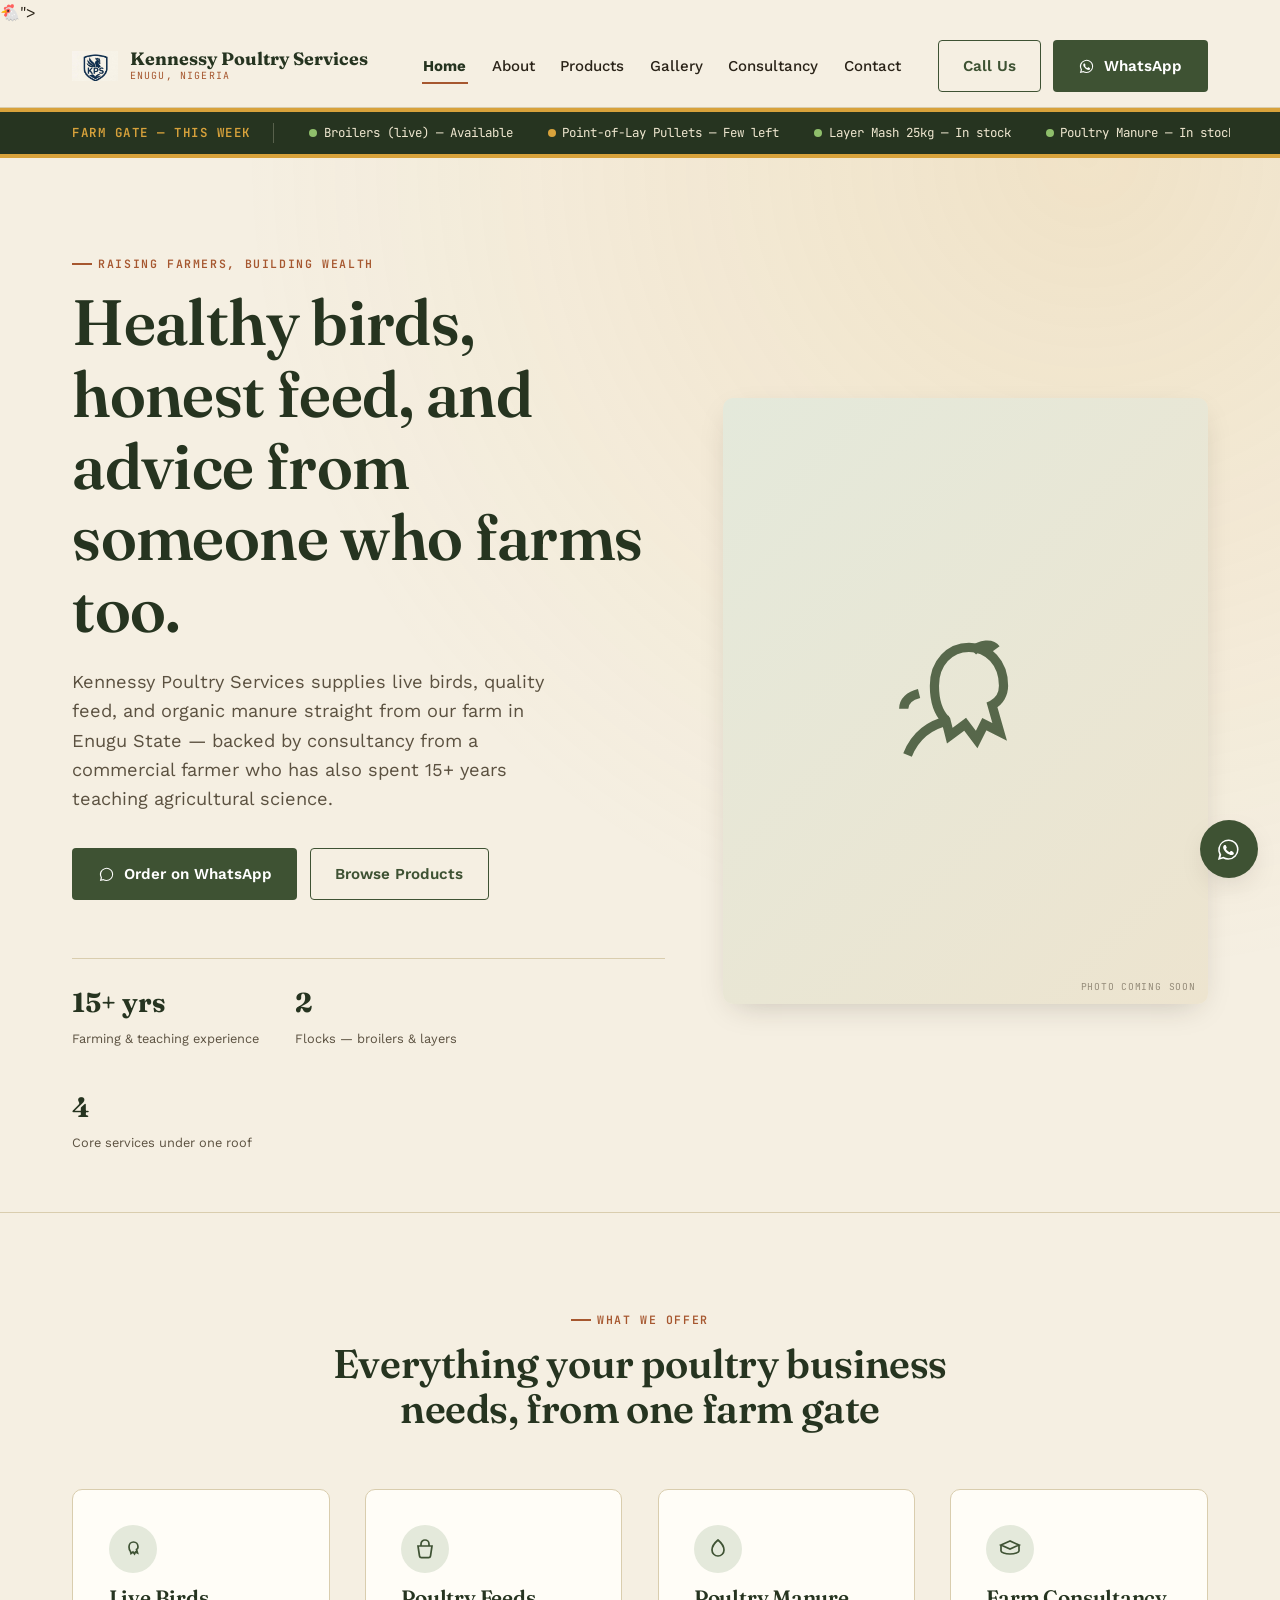
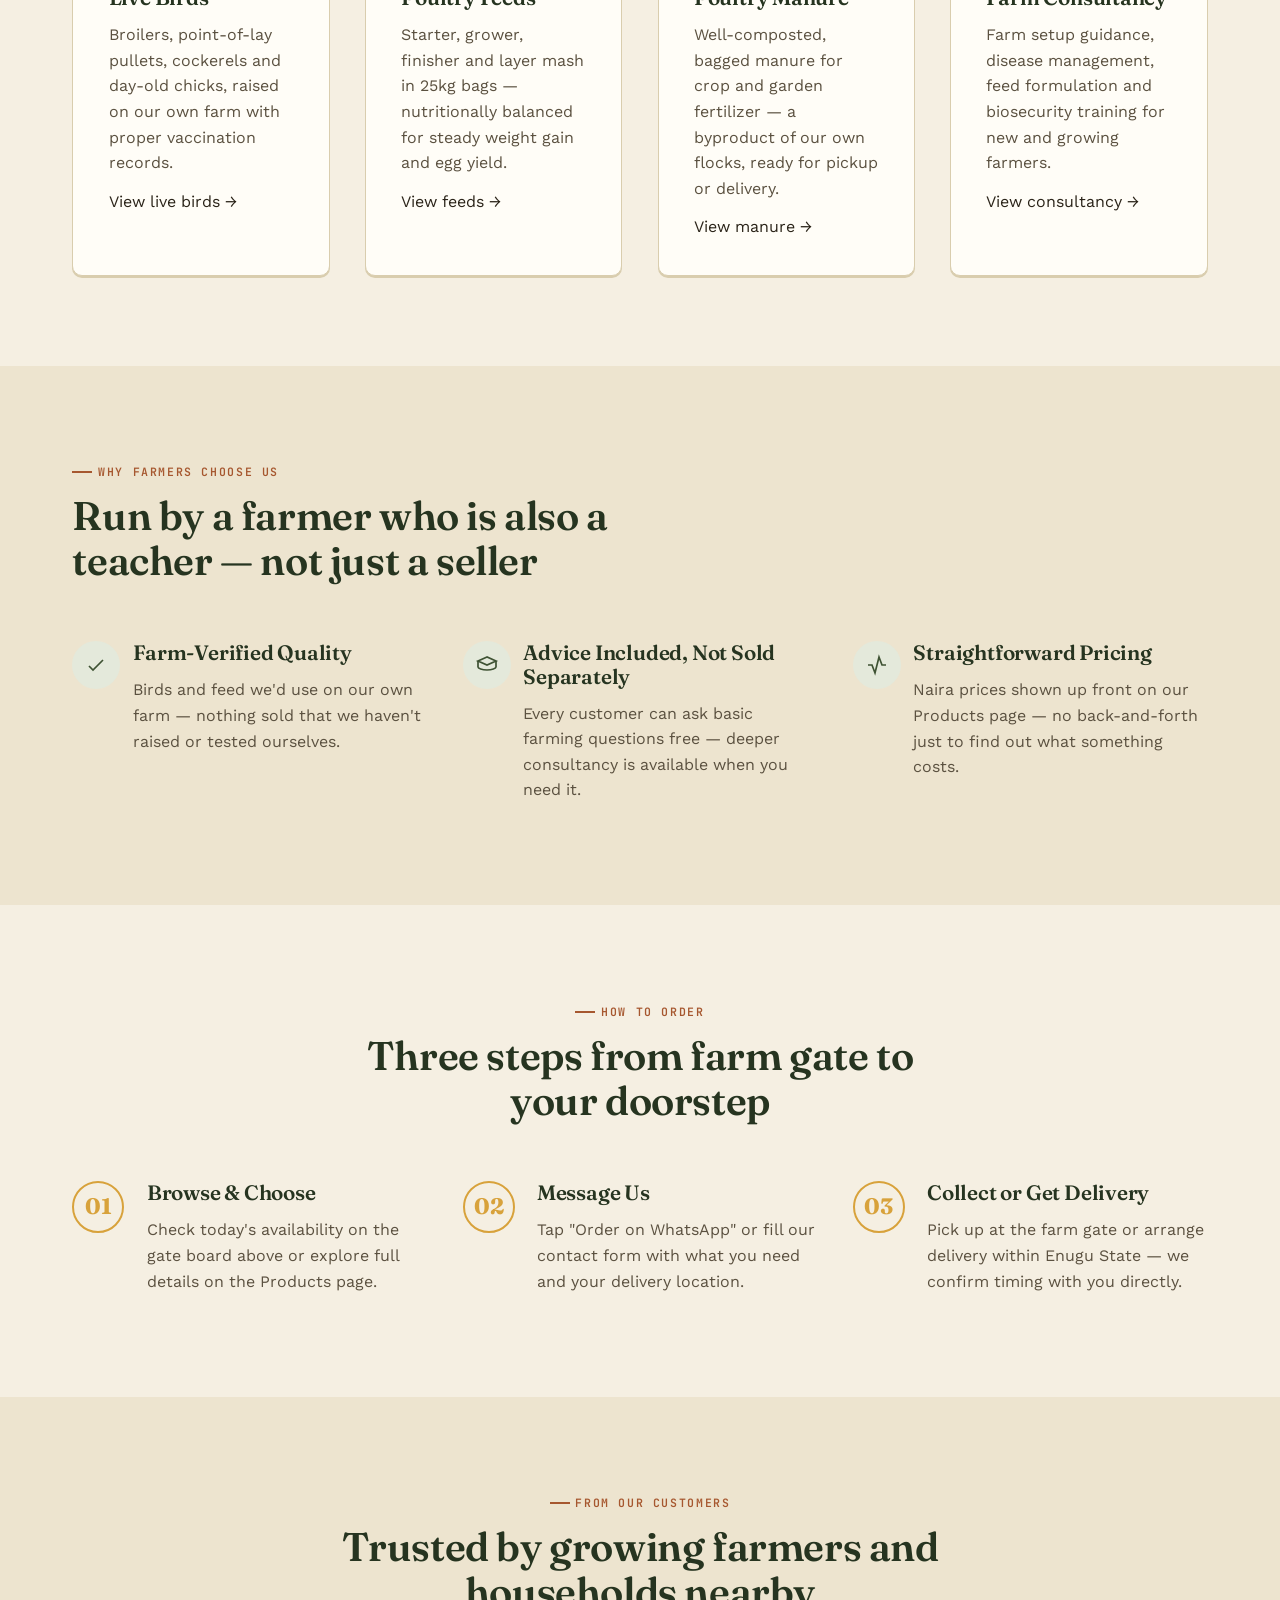
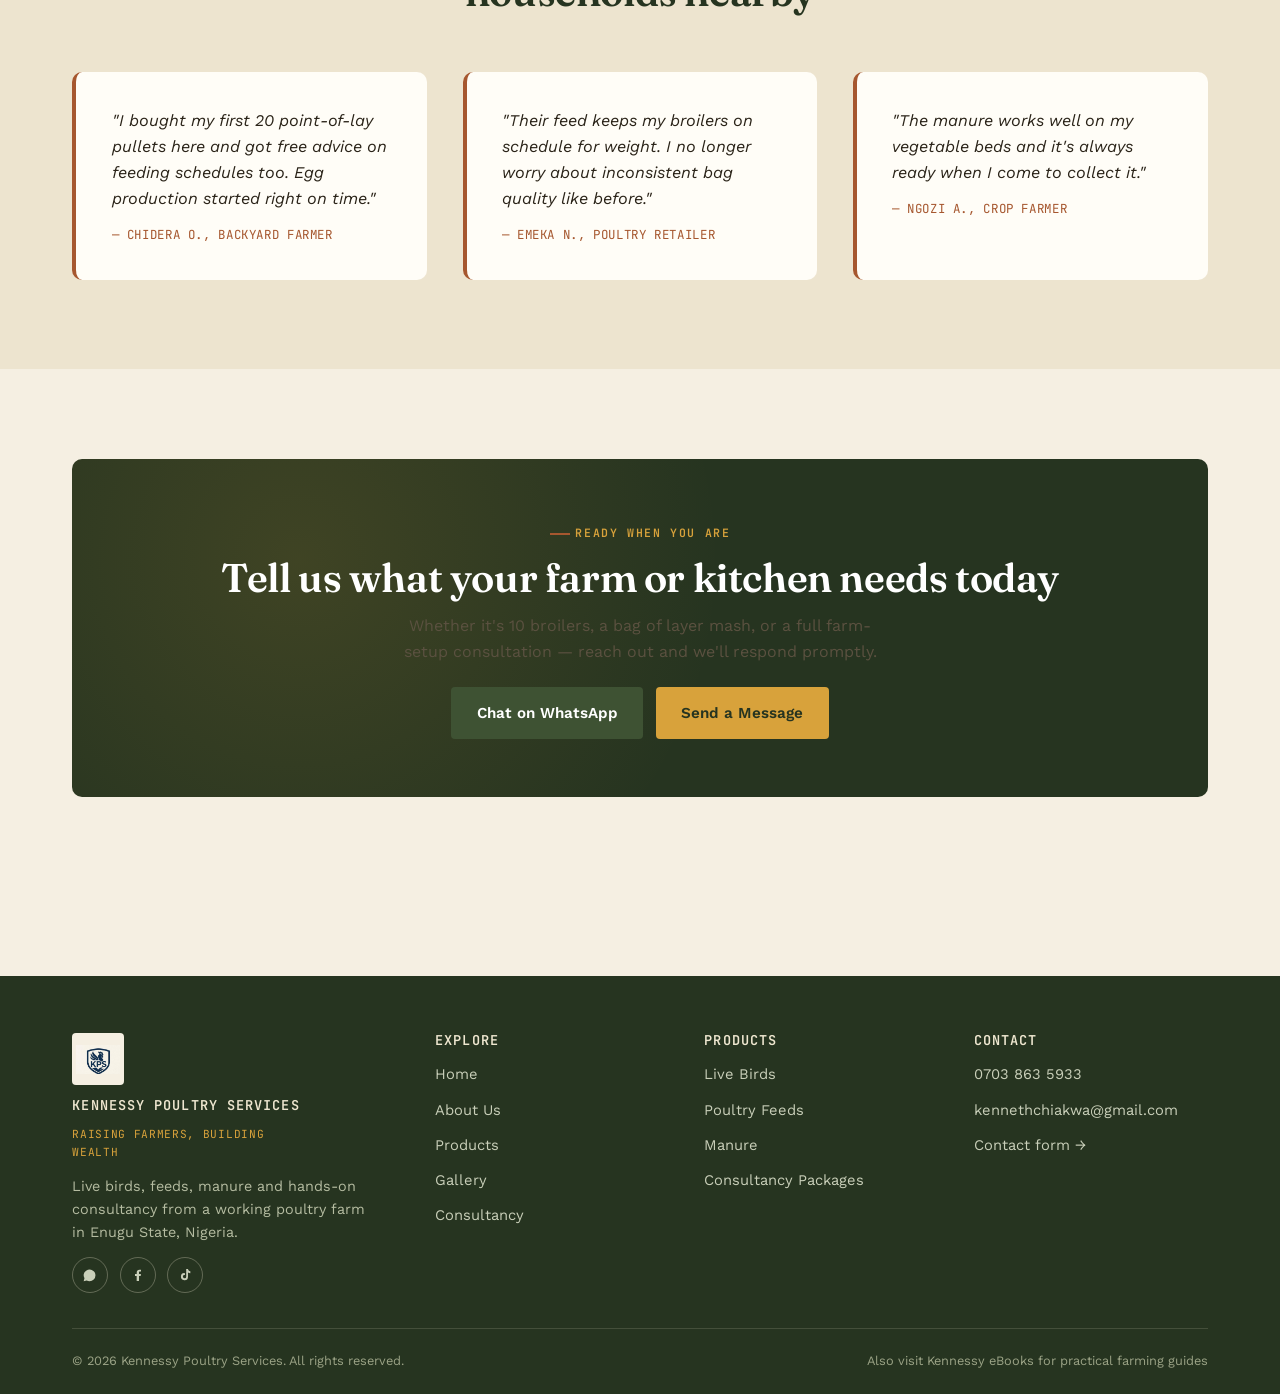
==== commit e0611f42: "Add files via upload" ====
--- a/index.html
+++ b/index.html
@@ -5,16 +5,477 @@
 <meta name="viewport" content="width=device-width, initial-scale=1.0">
 <title>Kennessy Poultry Services | Live Birds, Feeds, Manure &amp; Farm Consultancy — Enugu, Nigeria</title>
 <meta name="description" content="Kennessy Poultry Services supplies healthy live birds, quality poultry feed, organic manure, and hands-on farm consultancy from our farm in Enugu State, Nigeria. Order on WhatsApp today.">
-<link rel="icon" type="image/jpeg" href="images/kps-logo-mark.jpg"><text y=%22.9em%22 font-size=%2290%22>🐔</text></svg>">
+<link rel="icon" type="image/jpeg" href="[data-uri]"><text y=%22.9em%22 font-size=%2290%22>🐔</text></svg>">
 <link rel="preconnect" href="https://fonts.googleapis.com">
-<link rel="stylesheet" href="css/style.css">
+<style>
+/* ==========================================================================
+   Kennessy Poultry Services — Design Tokens
+   Palette: maize cream / deep leaf green / clay brown / maize gold
+   Display: Fraunces  |  Body: Work Sans  |  Data/Utility: JetBrains Mono
+   ========================================================================== */
+
+@import url('https://fonts.googleapis.com/css2?family=Fraunces:ital,opsz,wght@0,9..144,400;0,9..144,500;0,9..144,600;0,9..144,700;1,9..144,500&family=Work+Sans:wght@400;500;600;700&family=JetBrains+Mono:wght@500;600&display=swap');
+
+:root{
+  --bg:            #F5EFE2;
+  --bg-alt:        #EDE4CF;
+  --card:          #FFFDF7;
+  --ink:           #2A2318;
+  --ink-soft:      #5B5140;
+  --forest:        #3E5233;
+  --forest-dark:   #263420;
+  --forest-tint:   #E4E9DB;
+  --clay:          #A6572F;
+  --clay-dark:     #7C3F20;
+  --gold:          #D8A23B;
+  --gold-soft:     #F0DBA6;
+  --line:          #D9CDAE;
+  --shadow:        0 10px 30px -12px rgba(42,35,24,0.25);
+  --radius:        4px;
+  --radius-lg:     10px;
+  --maxw:          1180px;
+  --space-1: 0.4rem;
+  --space-2: 0.8rem;
+  --space-3: 1.4rem;
+  --space-4: 2.2rem;
+  --space-5: 3.6rem;
+  --space-6: 5.6rem;
+}
+
+*, *::before, *::after{ box-sizing: border-box; }
+html{ scroll-behavior: smooth; }
+body{
+  margin:0;
+  background: var(--bg);
+  color: var(--ink);
+  font-family: 'Work Sans', sans-serif;
+  font-size: 16px;
+  line-height: 1.6;
+  -webkit-font-smoothing: antialiased;
+}
+img{ max-width:100%; display:block; }
+a{ color: inherit; text-decoration: none; }
+ul{ margin:0; padding:0; list-style:none; }
+h1,h2,h3,h4{
+  font-family:'Fraunces', serif;
+  font-weight:600;
+  line-height:1.12;
+  margin: 0 0 var(--space-2);
+  color: var(--forest-dark);
+  letter-spacing: -0.01em;
+}
+h1{ font-size: clamp(2.4rem, 5vw, 4rem); font-weight:600; }
+h2{ font-size: clamp(1.7rem, 3.4vw, 2.5rem); }
+h3{ font-size: 1.3rem; }
+p{ margin:0 0 var(--space-2); color: var(--ink-soft); }
+.container{ max-width: var(--maxw); margin: 0 auto; padding: 0 var(--space-3); }
+.eyebrow{
+  font-family:'JetBrains Mono', monospace;
+  font-size:0.72rem;
+  letter-spacing:0.14em;
+  text-transform:uppercase;
+  color: var(--clay);
+  font-weight:600;
+  display:inline-flex;
+  align-items:center;
+  gap:0.5em;
+  margin-bottom: var(--space-2);
+}
+.eyebrow::before{
+  content:"";
+  width: 20px; height:2px;
+  background: var(--clay);
+  display:inline-block;
+}
+:focus-visible{ outline: 3px solid var(--gold); outline-offset: 2px; }
+@media (prefers-reduced-motion: reduce){
+  *{ animation-duration: 0.001ms !important; animation-iteration-count: 1 !important; transition-duration: 0.001ms !important; scroll-behavior:auto !important; }
+}
+
+/* Buttons */
+.btn{
+  display:inline-flex;
+  align-items:center;
+  gap:0.55em;
+  font-family:'Work Sans', sans-serif;
+  font-weight:600;
+  font-size:0.95rem;
+  padding: 0.85em 1.6em;
+  border-radius: var(--radius);
+  border: 1.5px solid transparent;
+  cursor:pointer;
+  transition: transform 0.15s ease, box-shadow 0.15s ease, background 0.15s ease, color .15s ease;
+  white-space: nowrap;
+}
+.btn:hover{ transform: translateY(-2px); }
+.btn-primary{ background: var(--forest); color: #fff; }
+.btn-primary:hover{ background: var(--forest-dark); box-shadow: var(--shadow); }
+.btn-gold{ background: var(--gold); color: var(--forest-dark); }
+.btn-gold:hover{ background:#c8912e; box-shadow: var(--shadow); }
+.btn-outline{ background: transparent; border-color: var(--forest); color: var(--forest); }
+.btn-outline:hover{ background: var(--forest); color:#fff; }
+.btn-whatsapp{ background:#3E5233; color:#fff; }
+.btn-whatsapp svg{ width:18px; height:18px; }
+.btn-whatsapp:hover{ background: var(--forest-dark); }
+.btn-block{ width:100%; justify-content:center; }
+
+/* ===================== HEADER ===================== */
+.site-header{
+  position: sticky; top:0; z-index: 60;
+  background: rgba(245,239,226,0.92);
+  backdrop-filter: blur(8px);
+  border-bottom: 1px solid var(--line);
+}
+.header-inner{
+  display:flex; align-items:center; justify-content:space-between;
+  padding: 0.9rem var(--space-3);
+  max-width: var(--maxw); margin:0 auto;
+}
+.brand{ display:flex; align-items:center; gap:0.7rem; }
+.brand-mark{
+  width:46px; height:46px;
+  display:flex; align-items:center; justify-content:center;
+  flex-shrink:0;
+}
+.brand-mark svg{ width:24px; height:24px; }
+.brand-mark img{ width:100%; height:100%; object-fit:contain; }
+.brand-text{ font-family:'Fraunces', serif; line-height:1.05; }
+.brand-text strong{ display:block; font-size:1.12rem; color: var(--forest-dark); font-weight:700; }
+.brand-text span{ display:block; font-family:'JetBrains Mono', monospace; font-size:0.62rem; letter-spacing:0.12em; text-transform:uppercase; color: var(--clay); margin-top:2px; }
+
+.footer-logo{ width:52px; height:52px; margin-bottom: var(--space-2); border-radius: var(--radius); overflow:hidden; background:#F5EFE2; padding:4px; }
+.footer-logo img{ width:100%; height:100%; object-fit:contain; }
+
+.main-nav{ display:flex; align-items:center; gap: var(--space-4); }
+.nav-links{ display:flex; gap: var(--space-3); }
+.nav-links a{
+  font-size:0.94rem; font-weight:500; color: var(--ink);
+  padding: 0.3rem 0.1rem; position:relative;
+}
+.nav-links a::after{
+  content:""; position:absolute; left:0; right:0; bottom:-4px; height:2px;
+  background: var(--clay); transform: scaleX(0); transform-origin:left;
+  transition: transform 0.2s ease;
+}
+.nav-links a:hover::after, .nav-links a.active::after{ transform: scaleX(1); }
+.nav-links a.active{ color: var(--forest-dark); font-weight:700; }
+.header-cta{ display:flex; align-items:center; gap:0.7rem; }
+.nav-toggle{
+  display:none; background:none; border:none; cursor:pointer;
+  width:40px; height:40px; padding:0;
+  flex-direction:column; align-items:center; justify-content:center; gap:5px;
+}
+.nav-toggle span{ width:22px; height:2px; background: var(--forest-dark); display:block; }
+
+@media (max-width: 880px){
+  .nav-links{
+    position:fixed; inset: 64px 0 0 0; background: var(--bg);
+    flex-direction:column; padding: var(--space-4) var(--space-3); gap: var(--space-3);
+    transform: translateX(100%); transition: transform 0.25s ease;
+    overflow-y:auto;
+  }
+  .nav-links.open{ transform: translateX(0); }
+  .nav-links a{ font-size:1.2rem; }
+  .nav-toggle{ display:flex; }
+  .header-cta .btn-outline{ display:none; }
+}
+
+/* ===================== FARM GATE BOARD (signature element) ===================== */
+.gate-board{
+  background: var(--forest-dark);
+  color: #EFE7D0;
+  border-top: 4px solid var(--gold);
+  border-bottom: 4px solid var(--gold);
+}
+.gate-board-inner{
+  max-width: var(--maxw); margin:0 auto; padding: 0.7rem var(--space-3);
+  display:flex; align-items:center; gap: var(--space-4);
+  overflow-x:auto;
+  font-family:'JetBrains Mono', monospace;
+  font-size:0.78rem;
+}
+.gate-board-label{
+  text-transform:uppercase; letter-spacing:0.12em; color: var(--gold);
+  font-weight:600; flex-shrink:0; padding-right: var(--space-3);
+  border-right: 1px solid rgba(239,231,208,0.25);
+}
+.gate-item{ display:flex; align-items:center; gap:0.5em; flex-shrink:0; white-space:nowrap; }
+.dot{ width:8px; height:8px; border-radius:50%; flex-shrink:0; }
+.dot.in{ background:#8FBF6B; }
+.dot.low{ background: var(--gold); }
+.dot.soon{ background:#C77B4A; }
+.gate-status{ opacity:0.85; }
+
+/* ===================== HERO ===================== */
+.hero{
+  position:relative;
+  padding: var(--space-6) 0 var(--space-5);
+  background:
+    radial-gradient(ellipse at 85% 0%, rgba(216,162,59,0.16), transparent 55%),
+    var(--bg);
+  overflow:hidden;
+  border-bottom: 1px solid var(--line);
+}
+.hero-grid{
+  display:grid; grid-template-columns: 1.1fr 0.9fr; gap: var(--space-5);
+  align-items:center;
+}
+.hero h1{ margin-bottom: var(--space-3); }
+.hero-lede{ font-size:1.14rem; max-width: 46ch; }
+.hero-actions{ display:flex; gap: var(--space-2); flex-wrap:wrap; margin-top: var(--space-4); }
+.hero-stats{
+  display:flex; gap: var(--space-4); margin-top: var(--space-5);
+  padding-top: var(--space-3); border-top: 1px solid var(--line);
+  flex-wrap:wrap;
+}
+.hero-stat b{ display:block; font-family:'Fraunces', serif; font-size:1.7rem; color: var(--forest-dark); }
+.hero-stat span{ font-size:0.8rem; color: var(--ink-soft); }
+.hero-art{
+  position:relative; border-radius: var(--radius-lg); overflow:hidden;
+  box-shadow: var(--shadow); aspect-ratio: 4/5;
+}
+@media (max-width: 880px){
+  .hero-grid{ grid-template-columns: 1fr; }
+  .hero-art{ order:-1; aspect-ratio: 16/10; }
+}
+
+/* ===================== SECTIONS ===================== */
+section{ padding: var(--space-6) 0; }
+.section-alt{ background: var(--bg-alt); }
+.section-forest{ background: var(--forest-dark); color:#EFE7D0; }
+.section-forest h2, .section-forest h3{ color:#fff; }
+.section-forest p{ color:#C9CFB9; }
+.section-head{ max-width: 640px; margin-bottom: var(--space-5); }
+.section-head.center{ margin-left:auto; margin-right:auto; text-align:center; }
+
+/* Cards / grids */
+.grid{ display:grid; gap: var(--space-4); }
+.grid-3{ grid-template-columns: repeat(3, 1fr); }
+.grid-2{ grid-template-columns: repeat(2, 1fr); }
+.grid-4{ grid-template-columns: repeat(4, 1fr); }
+@media (max-width: 900px){ .grid-3, .grid-4{ grid-template-columns: repeat(2,1fr); } }
+@media (max-width: 620px){ .grid-2, .grid-3, .grid-4{ grid-template-columns: 1fr; } }
+
+.card{
+  background: var(--card); border:1px solid var(--line); border-radius: var(--radius-lg);
+  padding: var(--space-4); box-shadow: 0 2px 0 var(--line);
+  transition: transform .18s ease, box-shadow .18s ease;
+}
+.card:hover{ transform: translateY(-4px); box-shadow: var(--shadow); }
+.card-icon{
+  width:48px; height:48px; border-radius:50%; background: var(--forest-tint);
+  display:flex; align-items:center; justify-content:center; margin-bottom: var(--space-2);
+}
+.card-icon svg{ width:24px; height:24px; }
+
+/* Product cards */
+.product-card{
+  background: var(--card); border:1px solid var(--line); border-radius: var(--radius-lg);
+  overflow:hidden; display:flex; flex-direction:column;
+  transition: transform .18s ease, box-shadow .18s ease;
+}
+.product-card:hover{ transform: translateY(-5px); box-shadow: var(--shadow); }
+.product-media{ aspect-ratio: 4/3; position:relative; overflow:hidden; }
+.product-body{ padding: var(--space-3); display:flex; flex-direction:column; gap:0.5rem; flex:1; }
+.product-tag{
+  position:absolute; top:12px; left:12px; z-index:2;
+  background: var(--gold); color: var(--forest-dark);
+  font-family:'JetBrains Mono', monospace; font-size:0.68rem; font-weight:700;
+  text-transform:uppercase; letter-spacing:0.06em;
+  padding: 0.3em 0.7em; border-radius: 100px;
+}
+.product-tag.stock-low{ background:#C77B4A; color:#fff; }
+.product-name{ font-family:'Fraunces', serif; font-size:1.15rem; color: var(--forest-dark); font-weight:600; }
+.product-desc{ font-size:0.92rem; flex:1; }
+.product-price{
+  font-family:'JetBrains Mono', monospace; font-weight:600; color: var(--clay-dark);
+  font-size:1rem; padding-top:0.4rem; border-top: 1px dashed var(--line);
+}
+.product-actions{ display:flex; gap:0.5rem; margin-top:0.4rem; }
+.product-actions .btn{ flex:1; padding:0.65em 0.8em; font-size:0.84rem; }
+
+.product-filters{ display:flex; gap:0.6rem; flex-wrap:wrap; margin-bottom: var(--space-4); }
+.filter-btn{
+  font-family:'JetBrains Mono', monospace; font-size:0.76rem; text-transform:uppercase; letter-spacing:0.05em;
+  padding:0.5em 1.1em; border-radius:100px; border:1.5px solid var(--forest);
+  background:transparent; color: var(--forest-dark); cursor:pointer; font-weight:600;
+  transition: all .15s ease;
+}
+.filter-btn.active, .filter-btn:hover{ background: var(--forest); color:#fff; }
+
+/* Numbered process */
+.process{ counter-reset: step; display:grid; gap: var(--space-4); }
+.process-step{ display:flex; gap: var(--space-3); align-items:flex-start; }
+.process-num{
+  counter-increment: step; font-family:'Fraunces', serif; font-weight:700; font-size:1.4rem;
+  color: var(--gold); flex-shrink:0; width:52px; height:52px; border-radius:50%;
+  border:2px solid var(--gold); display:flex; align-items:center; justify-content:center;
+}
+.process-num::before{ content: counter(step, decimal-leading-zero); }
+
+/* Testimonials */
+.testimonial{
+  background: var(--card); border-radius: var(--radius-lg); padding: var(--space-4);
+  border-left: 4px solid var(--clay);
+}
+.testimonial p{ font-style: italic; color: var(--ink); font-size:1.02rem; }
+.testimonial-author{ font-family:'JetBrains Mono', monospace; font-size:0.78rem; color: var(--clay); text-transform:uppercase; letter-spacing:0.05em; }
+
+/* Placeholder art (SVG-based, styled — not lorem-ipsum grey boxes) */
+.ph{
+  width:100%; height:100%; display:flex; align-items:center; justify-content:center;
+  background: linear-gradient(135deg, var(--forest-tint), var(--bg-alt));
+  position:relative;
+}
+.ph svg{ width:38%; height:38%; opacity:0.85; }
+.ph-label{
+  position:absolute; bottom:10px; right:12px;
+  font-family:'JetBrains Mono', monospace; font-size:0.6rem; letter-spacing:0.08em;
+  text-transform:uppercase; color: var(--ink-soft); opacity:0.6;
+}
+
+/* Gallery */
+.gallery-grid{ display:grid; grid-template-columns: repeat(3, 1fr); gap: var(--space-2); }
+.gallery-item{ aspect-ratio: 1; border-radius: var(--radius); overflow:hidden; }
+.gallery-item.wide{ grid-column: span 2; }
+.gallery-item.tall{ grid-row: span 2; aspect-ratio:auto; }
+@media (max-width: 700px){ .gallery-grid{ grid-template-columns: repeat(2,1fr); } .gallery-item.wide{ grid-column: span 2; } }
+
+/* Timeline (About) */
+.timeline{ border-left: 2px solid var(--line); padding-left: var(--space-4); display:grid; gap: var(--space-4); }
+.timeline-item{ position:relative; }
+.timeline-item::before{
+  content:""; position:absolute; left: calc(-1 * var(--space-4) - 6px); top:6px;
+  width:12px; height:12px; border-radius:50%; background: var(--clay); border:2px solid var(--bg);
+}
+.timeline-year{ font-family:'JetBrains Mono', monospace; font-size:0.78rem; color: var(--clay); font-weight:600; }
+
+/* Values grid */
+.value-item{ display:flex; gap: var(--space-2); align-items:flex-start; }
+.value-item .card-icon{ margin-bottom:0; flex-shrink:0; }
+
+/* Forms */
+.form-grid{ display:grid; gap: var(--space-3); }
+.field label{ display:block; font-size:0.85rem; font-weight:600; margin-bottom:0.4rem; color: var(--forest-dark); }
+.field input, .field select, .field textarea{
+  width:100%; padding:0.8em 1em; border:1.5px solid var(--line); border-radius: var(--radius);
+  font-family:'Work Sans', sans-serif; font-size:0.96rem; background:#fff; color: var(--ink);
+  transition: border-color .15s ease;
+}
+.field input:focus, .field select:focus, .field textarea:focus{ border-color: var(--forest); }
+.field-row{ display:grid; grid-template-columns:1fr 1fr; gap: var(--space-3); }
+@media (max-width:620px){ .field-row{ grid-template-columns:1fr; } }
+.form-note{ font-size:0.82rem; color: var(--ink-soft); }
+.form-status{ font-size:0.9rem; padding:0.8em 1em; border-radius: var(--radius); display:none; }
+.form-status.show{ display:block; }
+.form-status.ok{ background: var(--forest-tint); color: var(--forest-dark); display:block; }
+.form-status.err{ background:#F3DED1; color: var(--clay-dark); display:block; }
+
+/* Contact page split */
+.contact-grid{ display:grid; grid-template-columns: 1fr 1fr; gap: var(--space-5); align-items:start; }
+@media (max-width: 880px){ .contact-grid{ grid-template-columns:1fr; } }
+.contact-detail{ display:flex; gap: var(--space-3); align-items:flex-start; margin-bottom: var(--space-3); }
+.contact-detail .card-icon{ flex-shrink:0; }
+.contact-detail a:hover{ color: var(--clay); }
+
+/* Map placeholder */
+.map-ph{
+  aspect-ratio: 16/8; border-radius: var(--radius-lg); overflow:hidden; margin-top: var(--space-4);
+  border:1px solid var(--line);
+}
+
+/* Consultancy packages */
+.pkg-card{
+  background: var(--card); border:1px solid var(--line); border-radius: var(--radius-lg);
+  padding: var(--space-4); display:flex; flex-direction:column; gap: var(--space-2);
+  position:relative;
+}
+.pkg-card.featured{ border-color: var(--gold); box-shadow: 0 0 0 3px var(--gold-soft); }
+.pkg-badge{
+  position:absolute; top:-13px; right: var(--space-3);
+  background: var(--gold); color: var(--forest-dark);
+  font-family:'JetBrains Mono', monospace; font-size:0.66rem; font-weight:700; text-transform:uppercase;
+  padding:0.35em 0.8em; border-radius:100px;
+}
+.pkg-price{ font-family:'Fraunces', serif; font-size:1.9rem; color: var(--forest-dark); }
+.pkg-price span{ font-family:'Work Sans', sans-serif; font-size:0.9rem; color: var(--ink-soft); font-weight:400; }
+.pkg-list{ display:grid; gap:0.5rem; margin: var(--space-2) 0; }
+.pkg-list li{ display:flex; gap:0.6em; font-size:0.92rem; color: var(--ink-soft); }
+.pkg-list svg{ width:16px; height:16px; flex-shrink:0; margin-top:3px; color: var(--forest); }
+
+/* FAQ */
+.faq-item{ border-bottom:1px solid var(--line); padding: var(--space-3) 0; }
+.faq-q{
+  display:flex; justify-content:space-between; align-items:center; cursor:pointer;
+  font-family:'Fraunces', serif; font-weight:600; font-size:1.05rem; color: var(--forest-dark);
+}
+.faq-q .plus{ font-size:1.4rem; color: var(--clay); transition: transform .2s ease; flex-shrink:0; margin-left:1rem; }
+.faq-item.open .faq-q .plus{ transform: rotate(45deg); }
+.faq-a{ max-height:0; overflow:hidden; transition: max-height .25s ease; }
+.faq-item.open .faq-a{ max-height: 300px; }
+.faq-a p{ padding-top:0.8rem; margin:0; }
+
+/* CTA band */
+.cta-band{
+  background: var(--forest-dark); color:#EFE7D0; border-radius: var(--radius-lg);
+  padding: var(--space-5); text-align:center;
+  background-image: radial-gradient(circle at 20% 30%, rgba(216,162,59,0.14), transparent 45%);
+}
+.cta-band h2{ color:#fff; }
+.cta-band .btn-actions{ display:flex; gap: var(--space-2); justify-content:center; flex-wrap:wrap; margin-top: var(--space-3); }
+
+/* Footer */
+.site-footer{ background: var(--forest-dark); color:#C9CFB9; padding: var(--space-5) 0 var(--space-3); margin-top: var(--space-6); }
+.footer-grid{ display:grid; grid-template-columns: 1.4fr 1fr 1fr 1fr; gap: var(--space-4); padding-bottom: var(--space-4); border-bottom:1px solid rgba(239,231,208,0.15); }
+@media (max-width: 780px){ .footer-grid{ grid-template-columns: 1fr 1fr; } }
+.footer-col h4{ color:#EFE7D0; font-size:0.85rem; text-transform:uppercase; letter-spacing:0.08em; font-family:'JetBrains Mono', monospace; margin-bottom: var(--space-2); }
+.footer-col ul{ display:grid; gap:0.6rem; }
+.footer-col a{ color:#C9CFB9; font-size:0.92rem; }
+.footer-col a:hover{ color: var(--gold); }
+.footer-brand p{ color:#B5BCA1; font-size:0.9rem; max-width:34ch; }
+.footer-social{ display:flex; gap:0.7rem; margin-top: var(--space-2); }
+.footer-social a{
+  width:36px; height:36px; border-radius:50%; border:1px solid rgba(239,231,208,0.3);
+  display:flex; align-items:center; justify-content:center;
+}
+.footer-social a:hover{ background: var(--gold); border-color: var(--gold); color: var(--forest-dark); }
+.footer-social svg{ width:16px; height:16px; }
+.footer-bottom{ display:flex; justify-content:space-between; align-items:center; padding-top: var(--space-3); font-size:0.8rem; color:#9BA386; flex-wrap:wrap; gap:0.6rem; }
+.footer-bottom a{ color:#9BA386; }
+.footer-bottom a:hover{ color: var(--gold); }
+
+/* Floating WhatsApp button */
+.wa-float{
+  position:fixed; bottom:22px; right:22px; z-index:70;
+  width:58px; height:58px; border-radius:50%; background: var(--forest);
+  display:flex; align-items:center; justify-content:center; box-shadow: var(--shadow);
+  transition: transform .15s ease;
+}
+.wa-float:hover{ transform: scale(1.08); background: var(--forest-dark); }
+.wa-float svg{ width:28px; height:28px; }
+
+/* Page hero (inner pages) */
+.page-hero{ padding: var(--space-5) 0 var(--space-4); border-bottom:1px solid var(--line); }
+.breadcrumb{ font-family:'JetBrains Mono', monospace; font-size:0.75rem; color: var(--ink-soft); margin-bottom: var(--space-2); text-transform:uppercase; letter-spacing:0.06em; }
+.breadcrumb a:hover{ color: var(--clay); }
+
+/* Utility */
+.mt-0{ margin-top:0; } .mb-0{ margin-bottom:0; }
+.text-center{ text-align:center; }
+.tag-row{ display:flex; gap:0.5rem; flex-wrap:wrap; margin-top: var(--space-2); }
+.tag{
+  font-family:'JetBrains Mono', monospace; font-size:0.7rem; text-transform:uppercase; letter-spacing:0.05em;
+  background: var(--forest-tint); color: var(--forest-dark); padding:0.35em 0.8em; border-radius:100px;
+}
+
+</style>
 </head>
 <body>
 
 <header class="site-header">
   <div class="header-inner">
     <a href="index.html" class="brand">
-      <span class="brand-mark"><img src="images/kps-logo-mark.jpg" alt="Kennessy Poultry Services shield logo"></span>
+      <span class="brand-mark"><img src="[data-uri]" alt="Kennessy Poultry Services shield logo"></span>
       <span class="brand-text">
         <strong>Kennessy Poultry Services</strong>
         <span>Enugu, Nigeria</span>
@@ -215,7 +676,172 @@
   <svg viewBox="0 0 24 24" fill="#fff"><path d="M17.6 6.3A8.9 8.9 0 0 0 3.7 17l-1.2 4.4 4.5-1.2a8.9 8.9 0 0 0 4.3 1.1 8.9 8.9 0 0 0 8.9-8.9c0-2.4-.9-4.6-2.6-6.1Zm-6.3 13.6c-1.3 0-2.6-.4-3.7-1l-.3-.2-2.6.7.7-2.6-.2-.3a7.4 7.4 0 1 1 6.1 3.4Zm4.1-5.5c-.2-.1-1.3-.7-1.5-.7-.2-.1-.3-.1-.5.1-.1.2-.5.7-.6.8-.1.1-.2.2-.4.1a6 6 0 0 1-1.8-1.1 6.6 6.6 0 0 1-1.2-1.5c-.1-.2 0-.3.1-.4l.3-.4c.1-.1.2-.2.2-.4.1-.1 0-.3 0-.4l-.7-1.6c-.2-.4-.4-.4-.5-.4h-.4c-.2 0-.4.1-.6.3-.2.2-.8.8-.8 1.9s.8 2.2.9 2.4c.1.1 1.6 2.5 3.9 3.5.5.2.9.4 1.3.5.5.2 1 .1 1.4.1.4-.1 1.3-.5 1.5-1 .2-.5.2-.9.1-1l-.4-.2Z"/></svg>
 </a>
 
-<script src="js/main.js"></script>
-<script src="js/footer.js"></script>
+<script>
+// Kennessy Poultry Services — shared behaviour
+document.addEventListener('DOMContentLoaded', () => {
+
+  // Mobile nav toggle
+  const toggle = document.querySelector('.nav-toggle');
+  const links = document.querySelector('.nav-links');
+  if (toggle && links) {
+    toggle.addEventListener('click', () => {
+      const isOpen = links.classList.toggle('open');
+      toggle.setAttribute('aria-expanded', isOpen ? 'true' : 'false');
+    });
+    links.querySelectorAll('a').forEach(a => a.addEventListener('click', () => {
+      links.classList.remove('open');
+      toggle.setAttribute('aria-expanded', 'false');
+    }));
+  }
+
+  // Footer year
+  document.querySelectorAll('.js-year').forEach(el => el.textContent = new Date().getFullYear());
+
+  // FAQ accordion
+  document.querySelectorAll('.faq-item').forEach(item => {
+    const q = item.querySelector('.faq-q');
+    if (!q) return;
+    q.addEventListener('click', () => {
+      const wasOpen = item.classList.contains('open');
+      item.closest('.faq-list')?.querySelectorAll('.faq-item').forEach(i => i.classList.remove('open'));
+      if (!wasOpen) item.classList.add('open');
+    });
+  });
+
+  // Product filters
+  const filterBtns = document.querySelectorAll('.filter-btn');
+  const productCards = document.querySelectorAll('[data-category]');
+  if (filterBtns.length && productCards.length) {
+    filterBtns.forEach(btn => {
+      btn.addEventListener('click', () => {
+        filterBtns.forEach(b => b.classList.remove('active'));
+        btn.classList.add('active');
+        const cat = btn.dataset.filter;
+        productCards.forEach(card => {
+          card.style.display = (cat === 'all' || card.dataset.category === cat) ? '' : 'none';
+        });
+      });
+    });
+  }
+
+  // Contact form — validates, emails Kenneth via FormSubmit, and offers a WhatsApp continue link
+  const form = document.querySelector('#contact-form');
+  if (form) {
+    form.addEventListener('submit', async (e) => {
+      e.preventDefault();
+      const status = form.querySelector('.form-status');
+      const submitBtn = form.querySelector('button[type="submit"]');
+      const name = form.querySelector('#name')?.value.trim();
+      const phone = form.querySelector('#phone')?.value.trim();
+      const message = form.querySelector('#message')?.value.trim();
+      const interest = form.querySelector('#interest')?.value || 'General enquiry';
+
+      if (!name || !phone || !message) {
+        status.textContent = 'Please fill in your name, phone number, and message before sending.';
+        status.className = 'form-status err show';
+        return;
+      }
+
+      const waText = encodeURIComponent(
+        `Hello Kennessy Poultry Services,\n\nMy name is ${name}.\nPhone: ${phone}\nInterest: ${interest}\n\nMessage: ${message}`
+      );
+      const waLink = document.querySelector('#wa-continue');
+
+      if (submitBtn) { submitBtn.disabled = true; submitBtn.textContent = 'Sending…'; }
+
+      try {
+        const res = await fetch('https://formsubmit.co/ajax/kennethchiakwa@gmail.com', {
+          method: 'POST',
+          headers: { 'Accept': 'application/json' },
+          body: new FormData(form)
+        });
+
+        if (res.ok) {
+          status.textContent = 'Thank you, ' + name + '. Your message has been emailed to us. For the fastest reply, tap "Continue on WhatsApp" below too.';
+          status.className = 'form-status ok show';
+          form.reset();
+        } else {
+          throw new Error('Email send failed');
+        }
+      } catch (err) {
+        status.textContent = 'We could not confirm your email sent (this happens on the very first submission while FormSubmit verifies our inbox — please try again in a moment). Meanwhile, tap "Continue on WhatsApp" to reach us instantly.';
+        status.className = 'form-status err show';
+      } finally {
+        if (submitBtn) { submitBtn.disabled = false; submitBtn.textContent = 'Send Message'; }
+        if (waLink) {
+          waLink.href = `https://wa.me/2347038635933?text=${waText}`;
+          waLink.style.display = 'inline-flex';
+        }
+      }
+    });
+  }
+});
+
+</script>
+<script>
+// Injects the shared site footer into any element with id="footer-include"
+document.addEventListener('DOMContentLoaded', () => {
+  const mount = document.getElementById('footer-include');
+  if (!mount) return;
+
+  mount.innerHTML = `
+    <div class="container">
+      <div class="footer-grid">
+        <div class="footer-col footer-brand">
+          <div class="footer-logo"><img src="[data-uri]" alt="Kennessy Poultry Services shield logo"></div>
+          <h4>Kennessy Poultry Services</h4>
+          <p style="font-family:'JetBrains Mono', monospace; font-size:0.7rem; letter-spacing:0.06em; text-transform:uppercase; color:#D8A23B; margin-bottom:0.8rem;">Raising Farmers, Building Wealth</p>
+          <p>Live birds, feeds, manure and hands-on consultancy from a working poultry farm in Enugu State, Nigeria.</p>
+          <div class="footer-social">
+            <a href="https://wa.me/2347038635933" target="_blank" rel="noopener" aria-label="WhatsApp">
+              <svg viewBox="0 0 24 24" fill="currentColor"><path d="M17.6 6.3A8.9 8.9 0 0 0 3.7 17l-1.2 4.4 4.5-1.2a8.9 8.9 0 0 0 4.3 1.1 8.9 8.9 0 0 0 8.9-8.9c0-2.4-.9-4.6-2.6-6.1Z"/></svg>
+            </a>
+            <a href="https://www.facebook.com/share/17wUYZRCdw/" target="_blank" rel="noopener" aria-label="Facebook">
+              <svg viewBox="0 0 24 24" fill="currentColor"><path d="M13.5 21v-7.5H16l.4-3H13.5V8.4c0-.9.3-1.5 1.6-1.5H16.5V4.3c-.3 0-1.3-.1-2.4-.1-2.4 0-4 1.5-4 4.1v2.2H7.5v3H10V21h3.5Z"/></svg>
+            </a>
+            <a href="https://tiktok.com/@kpspoultry" target="_blank" rel="noopener" aria-label="TikTok">
+              <svg viewBox="0 0 24 24" fill="currentColor"><path d="M16.5 3c.3 1.9 1.5 3.3 3.5 3.5v2.7c-1.3 0-2.5-.4-3.5-1.1v6.4a5.3 5.3 0 1 1-4.6-5.3v2.8a2.5 2.5 0 1 0 1.9 2.5V3h2.7Z"/></svg>
+            </a>
+          </div>
+        </div>
+        <div class="footer-col">
+          <h4>Explore</h4>
+          <ul>
+            <li><a href="index.html">Home</a></li>
+            <li><a href="about.html">About Us</a></li>
+            <li><a href="products.html">Products</a></li>
+            <li><a href="gallery.html">Gallery</a></li>
+            <li><a href="consultancy.html">Consultancy</a></li>
+          </ul>
+        </div>
+        <div class="footer-col">
+          <h4>Products</h4>
+          <ul>
+            <li><a href="products.html#birds">Live Birds</a></li>
+            <li><a href="products.html#feeds">Poultry Feeds</a></li>
+            <li><a href="products.html#manure">Manure</a></li>
+            <li><a href="consultancy.html">Consultancy Packages</a></li>
+          </ul>
+        </div>
+        <div class="footer-col">
+          <h4>Contact</h4>
+          <ul>
+            <li><a href="tel:+2347038635933">0703 863 5933</a></li>
+            <li><a href="mailto:kennethchiakwa@gmail.com">kennethchiakwa@gmail.com</a></li>
+            <li><a href="contact.html">Contact form →</a></li>
+          </ul>
+        </div>
+      </div>
+      <div class="footer-bottom">
+        <span>© <span class="js-year"></span> Kennessy Poultry Services. All rights reserved.</span>
+        <span>Also visit <a href="https://kennessyebooks.github.io" target="_blank" rel="noopener">Kennessy eBooks</a> for practical farming guides</span>
+      </div>
+    </div>
+  `;
+  const yearEl = mount.querySelector('.js-year');
+  if (yearEl) yearEl.textContent = new Date().getFullYear();
+});
+
+</script>
 </body>
 </html>
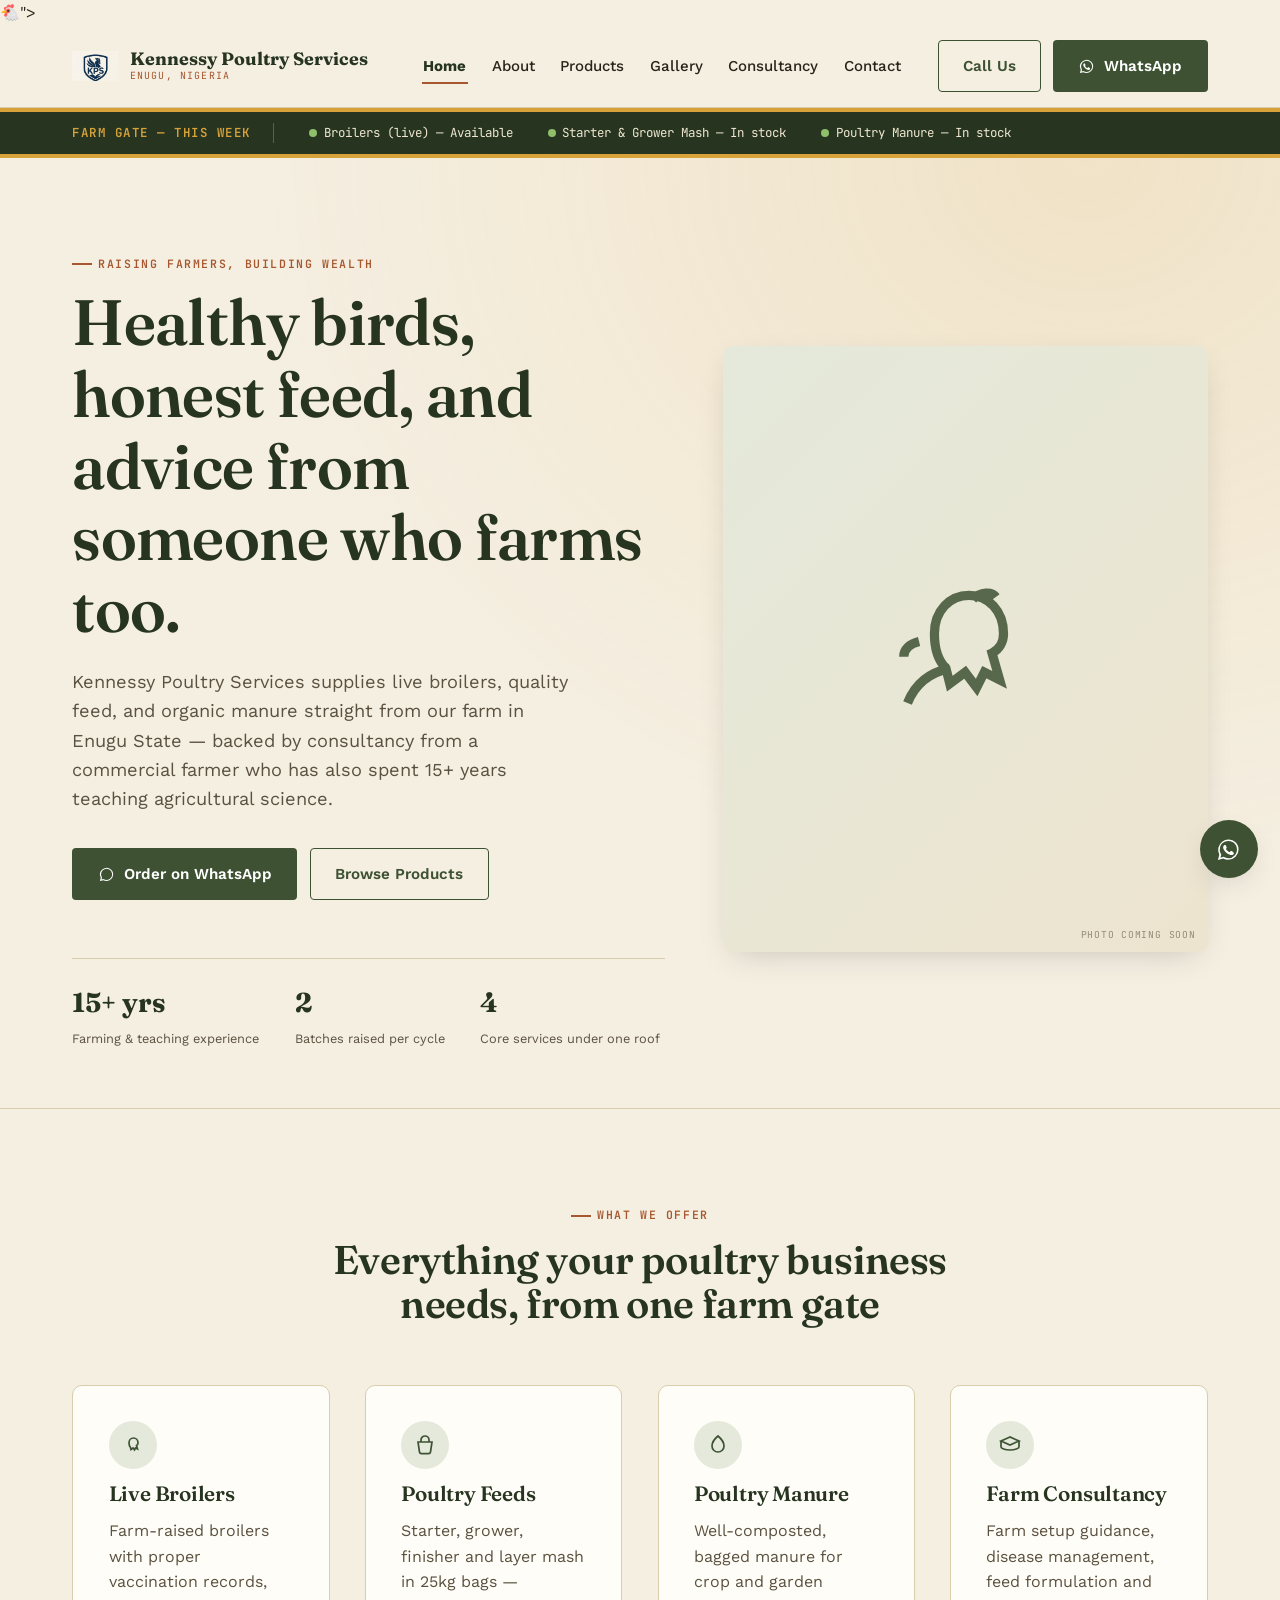
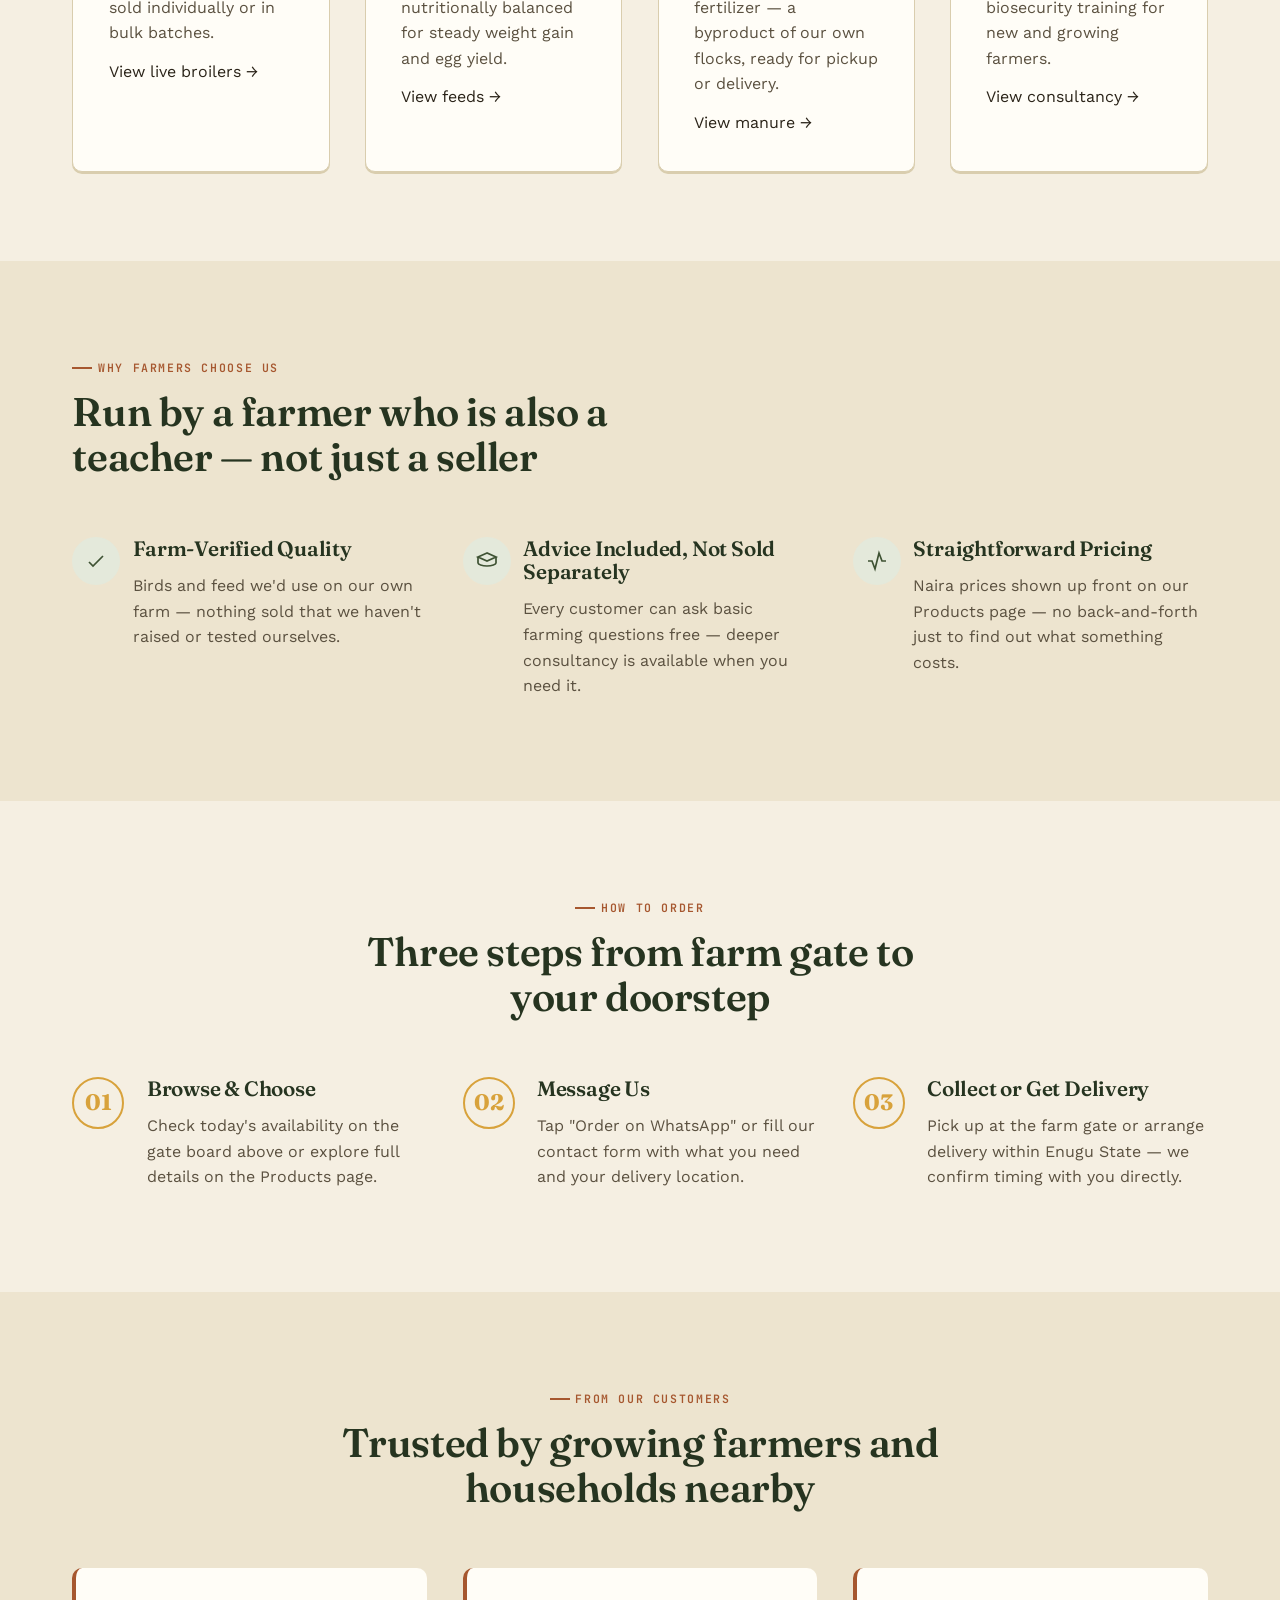
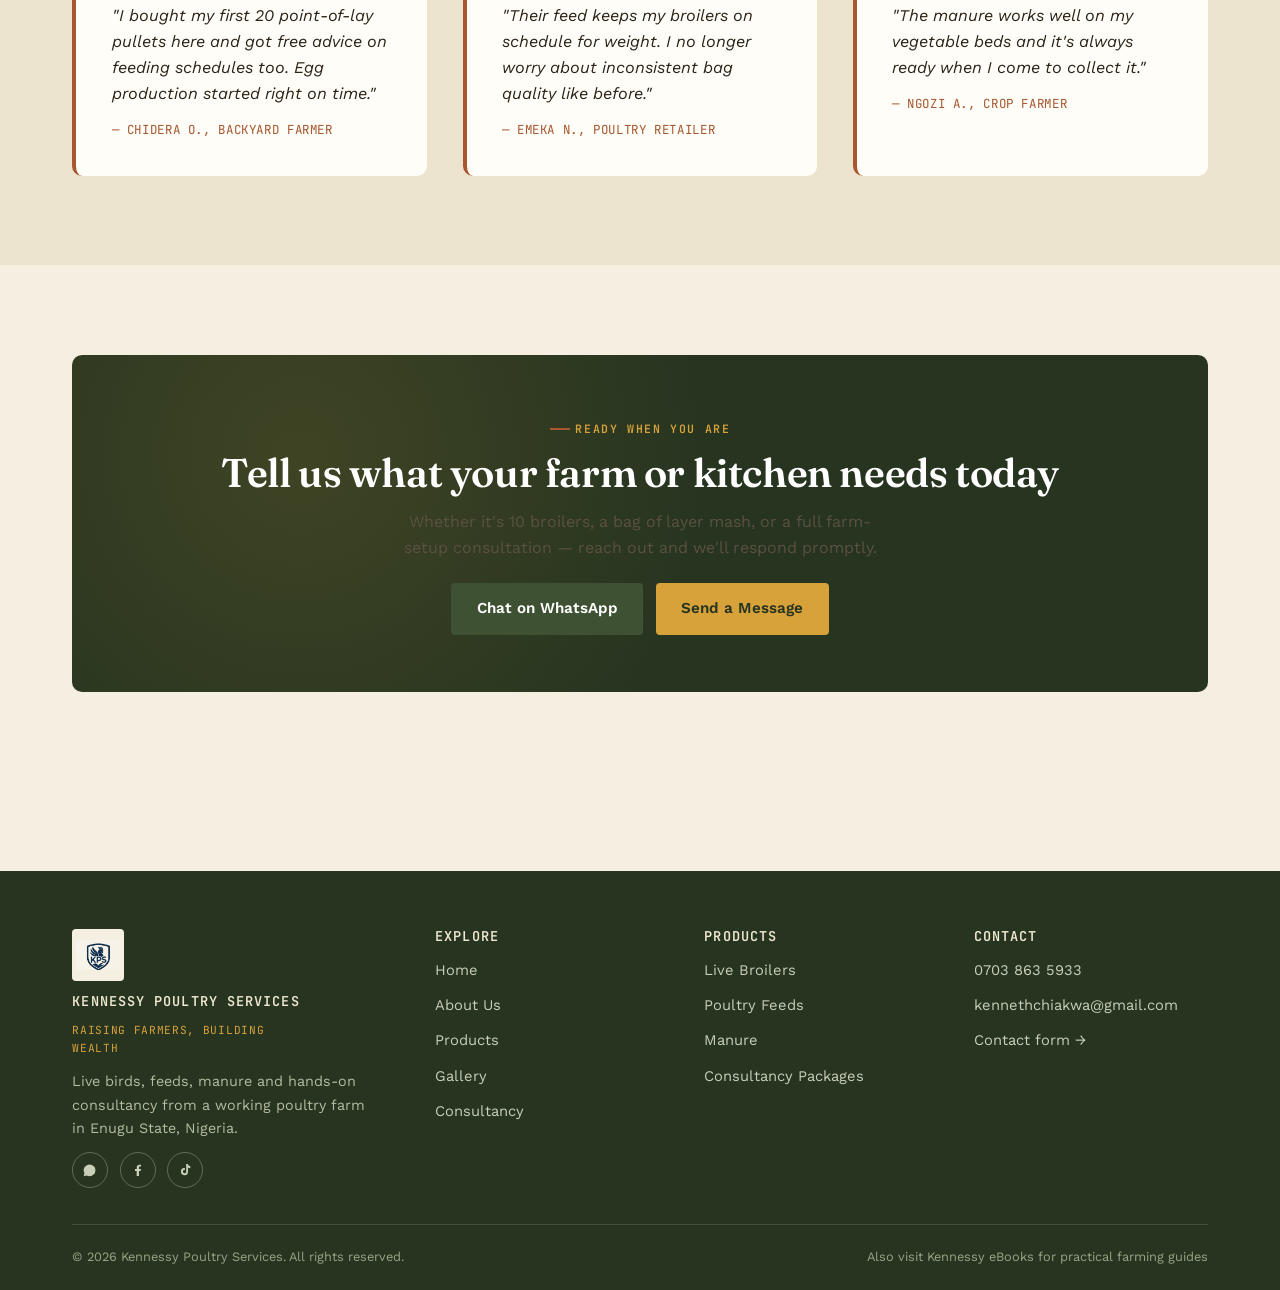
==== commit d9af26e6: "Add files via upload" ====
--- a/index.html
+++ b/index.html
@@ -3,7 +3,7 @@
 <head>
 <meta charset="UTF-8">
 <meta name="viewport" content="width=device-width, initial-scale=1.0">
-<title>Kennessy Poultry Services | Live Birds, Feeds, Manure &amp; Farm Consultancy — Enugu, Nigeria</title>
+<title>Kennessy Poultry Services | Live Broilers, Feeds, Manure &amp; Farm Consultancy — Enugu, Nigeria</title>
 <meta name="description" content="Kennessy Poultry Services supplies healthy live birds, quality poultry feed, organic manure, and hands-on farm consultancy from our farm in Enugu State, Nigeria. Order on WhatsApp today.">
 <link rel="icon" type="image/jpeg" href="[data-uri]"><text y=%22.9em%22 font-size=%2290%22>🐔</text></svg>">
 <link rel="preconnect" href="https://fonts.googleapis.com">
@@ -122,8 +122,7 @@
 /* ===================== HEADER ===================== */
 .site-header{
   position: sticky; top:0; z-index: 60;
-  background: rgba(245,239,226,0.92);
-  backdrop-filter: blur(8px);
+  background: var(--bg);
   border-bottom: 1px solid var(--line);
 }
 .header-inner{
@@ -169,10 +168,10 @@
 
 @media (max-width: 880px){
   .nav-links{
-    position:fixed; inset: 64px 0 0 0; background: var(--bg);
+    position:fixed; top:64px; right:0; bottom:0; left:0; background: var(--bg);
     flex-direction:column; padding: var(--space-4) var(--space-3); gap: var(--space-3);
     transform: translateX(100%); transition: transform 0.25s ease;
-    overflow-y:auto;
+    overflow-y:auto; z-index:55;
   }
   .nav-links.open{ transform: translateX(0); }
   .nav-links a{ font-size:1.2rem; }
@@ -340,6 +339,31 @@
 .gallery-item.wide{ grid-column: span 2; }
 .gallery-item.tall{ grid-row: span 2; aspect-ratio:auto; }
 @media (max-width: 700px){ .gallery-grid{ grid-template-columns: repeat(2,1fr); } .gallery-item.wide{ grid-column: span 2; } }
+
+/* Video placeholders (YouTube embeds to come) */
+.video-card{
+  border-radius: var(--radius-lg); overflow:hidden; border:1px solid var(--line);
+  background: var(--card); box-shadow: 0 2px 0 var(--line);
+}
+.video-thumb{
+  aspect-ratio: 16/9; position:relative;
+  background: linear-gradient(135deg, var(--forest-dark), #1F2B18);
+  display:flex; align-items:center; justify-content:center;
+}
+.video-play{
+  width:60px; height:60px; border-radius:50%; background: rgba(239,231,208,0.14);
+  border:2px solid var(--gold); display:flex; align-items:center; justify-content:center;
+}
+.video-play svg{ width:22px; height:22px; margin-left:3px; }
+.video-badge{
+  position:absolute; top:12px; left:12px;
+  background: rgba(38,52,32,0.85); color:#EFE7D0;
+  font-family:'JetBrains Mono', monospace; font-size:0.65rem; text-transform:uppercase; letter-spacing:0.06em;
+  padding:0.3em 0.7em; border-radius:100px;
+}
+.video-info{ padding: var(--space-3); }
+.video-info h3{ font-size:1.02rem; margin-bottom:0.3rem; }
+.video-info p{ font-size:0.86rem; margin-bottom:0; }
 
 /* Timeline (About) */
 .timeline{ border-left: 2px solid var(--line); padding-left: var(--space-4); display:grid; gap: var(--space-4); }
@@ -507,10 +531,8 @@
   <div class="gate-board-inner">
     <span class="gate-board-label">Farm Gate — This Week</span>
     <span class="gate-item"><span class="dot in"></span> Broilers (live) — Available</span>
-    <span class="gate-item"><span class="dot low"></span> Point-of-Lay Pullets — Few left</span>
-    <span class="gate-item"><span class="dot in"></span> Layer Mash 25kg — In stock</span>
+    <span class="gate-item"><span class="dot in"></span> Starter &amp; Grower Mash — In stock</span>
     <span class="gate-item"><span class="dot in"></span> Poultry Manure — In stock</span>
-    <span class="gate-item"><span class="dot soon"></span> Day-Old Chicks — Next batch soon</span>
   </div>
 </div>
 
@@ -522,7 +544,7 @@
       <div>
         <span class="eyebrow">Raising Farmers, Building Wealth</span>
         <h1>Healthy birds, honest feed, and advice from someone who farms too.</h1>
-        <p class="hero-lede">Kennessy Poultry Services supplies live birds, quality feed, and organic manure straight from our farm in Enugu State — backed by consultancy from a commercial farmer who has also spent 15+ years teaching agricultural science.</p>
+        <p class="hero-lede">Kennessy Poultry Services supplies live broilers, quality feed, and organic manure straight from our farm in Enugu State — backed by consultancy from a commercial farmer who has also spent 15+ years teaching agricultural science.</p>
         <div class="hero-actions">
           <a href="https://wa.me/2347038635933" class="btn btn-whatsapp" target="_blank" rel="noopener">
             <svg viewBox="0 0 24 24" fill="currentColor"><path d="M17.6 6.3A8.9 8.9 0 0 0 3.7 17l-1.2 4.4 4.5-1.2a8.9 8.9 0 0 0 4.3 1.1 8.9 8.9 0 0 0 8.9-8.9c0-2.4-.9-4.6-2.6-6.1Zm-6.3 13.6c-1.3 0-2.6-.4-3.7-1l-.3-.2-2.6.7.7-2.6-.2-.3a7.4 7.4 0 1 1 6.1 3.4Z"/></svg>
@@ -532,7 +554,7 @@
         </div>
         <div class="hero-stats">
           <div class="hero-stat"><b>15+ yrs</b><span>Farming &amp; teaching experience</span></div>
-          <div class="hero-stat"><b>2</b><span>Flocks — broilers &amp; layers</span></div>
+          <div class="hero-stat"><b>2</b><span>Batches raised per cycle</span></div>
           <div class="hero-stat"><b>4</b><span>Core services under one roof</span></div>
         </div>
       </div>
@@ -555,9 +577,9 @@
       <div class="grid grid-4">
         <div class="card">
           <div class="card-icon"><svg viewBox="0 0 24 24" fill="none" stroke="#3E5233" stroke-width="1.7"><path d="M8 10c0-3 2-5 4.5-5S17 7 17 10c0 1-.5 2-1.5 2.5l1 3.5-2-1-1 2-1.5-2-2 1.5-.5-2C8.5 13.5 8 12 8 10Z"/></svg></div>
-          <h3>Live Birds</h3>
-          <p>Broilers, point-of-lay pullets, cockerels and day-old chicks, raised on our own farm with proper vaccination records.</p>
-          <a href="products.html#birds">View live birds →</a>
+          <h3>Live Broilers</h3>
+          <p>Farm-raised broilers with proper vaccination records, sold individually or in bulk batches.</p>
+          <a href="products.html#birds">View live broilers →</a>
         </div>
         <div class="card">
           <div class="card-icon"><svg viewBox="0 0 24 24" fill="none" stroke="#3E5233" stroke-width="1.7"><path d="M5 9h14l-1.5 10a2 2 0 0 1-2 1.7H8.5a2 2 0 0 1-2-1.7L5 9Z"/><path d="M8 9V7a4 4 0 0 1 8 0v2"/></svg></div>
@@ -817,7 +839,7 @@
         <div class="footer-col">
           <h4>Products</h4>
           <ul>
-            <li><a href="products.html#birds">Live Birds</a></li>
+            <li><a href="products.html#birds">Live Broilers</a></li>
             <li><a href="products.html#feeds">Poultry Feeds</a></li>
             <li><a href="products.html#manure">Manure</a></li>
             <li><a href="consultancy.html">Consultancy Packages</a></li>
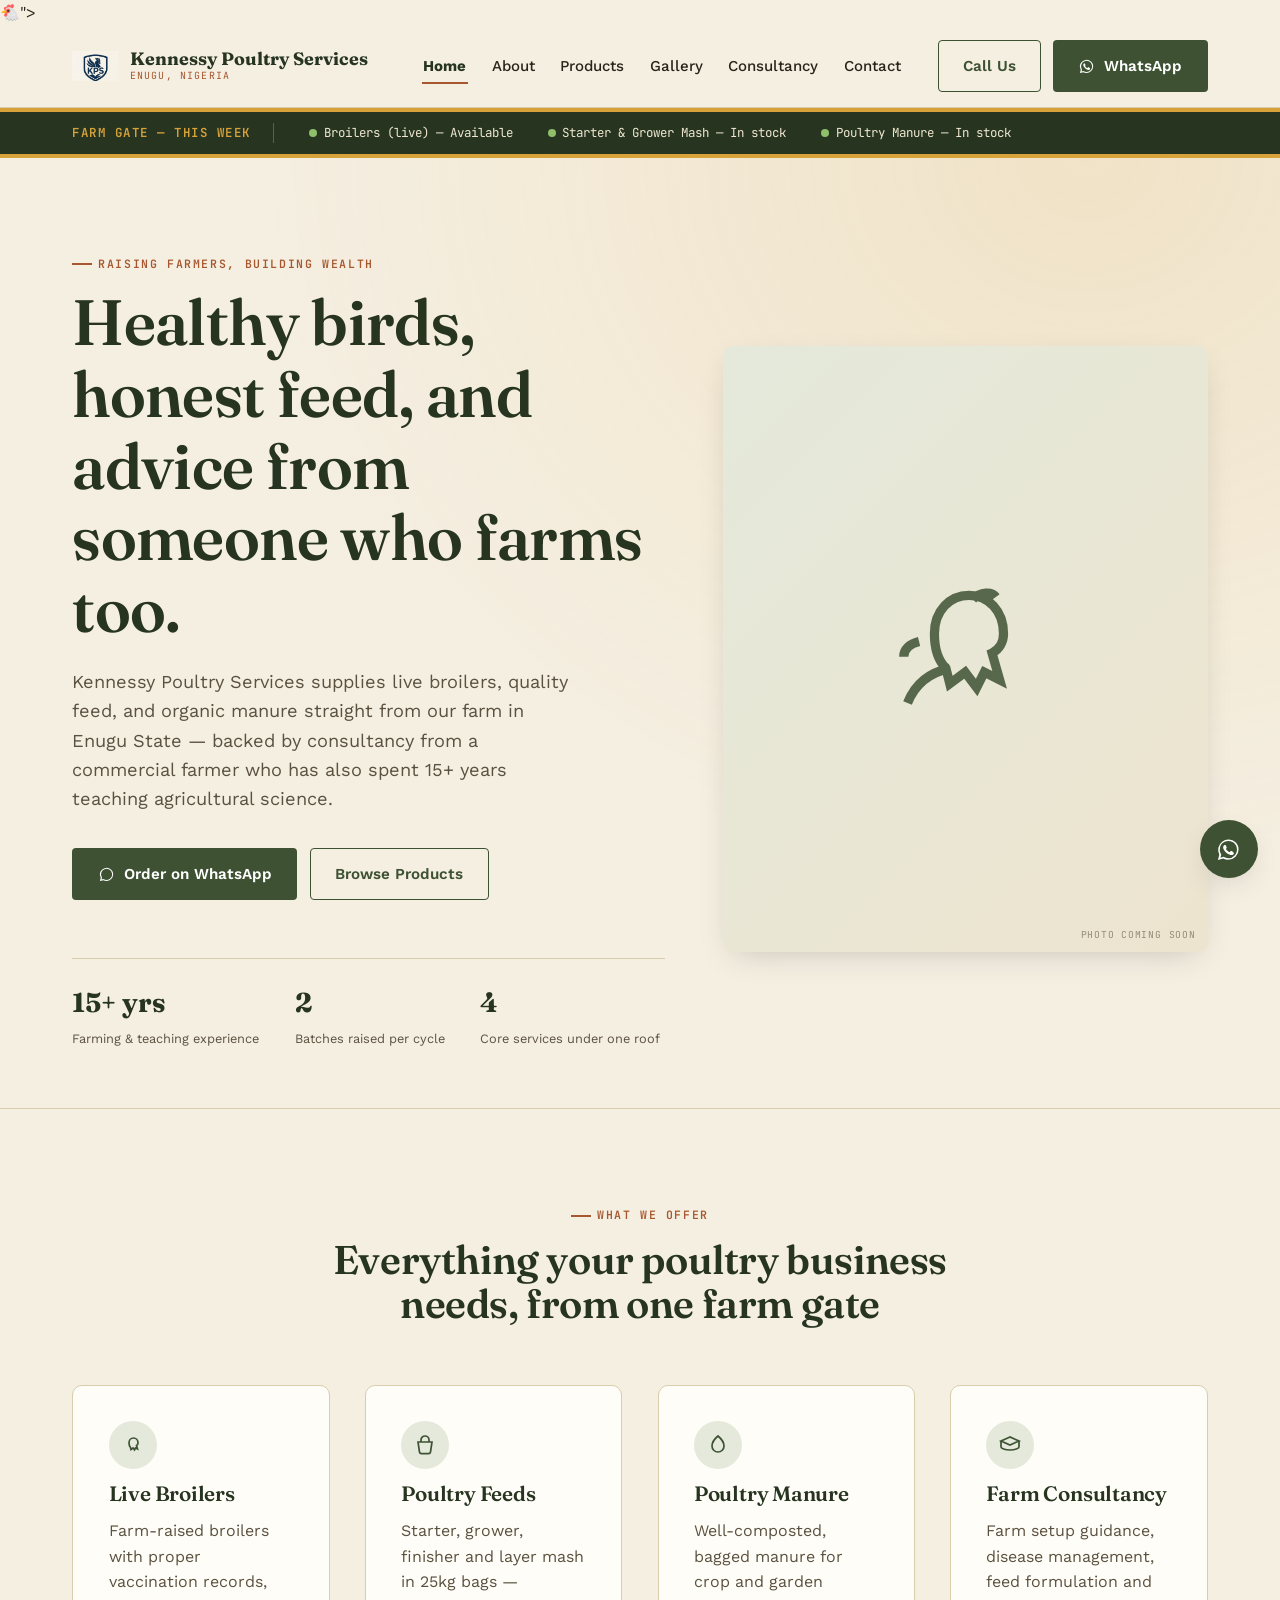
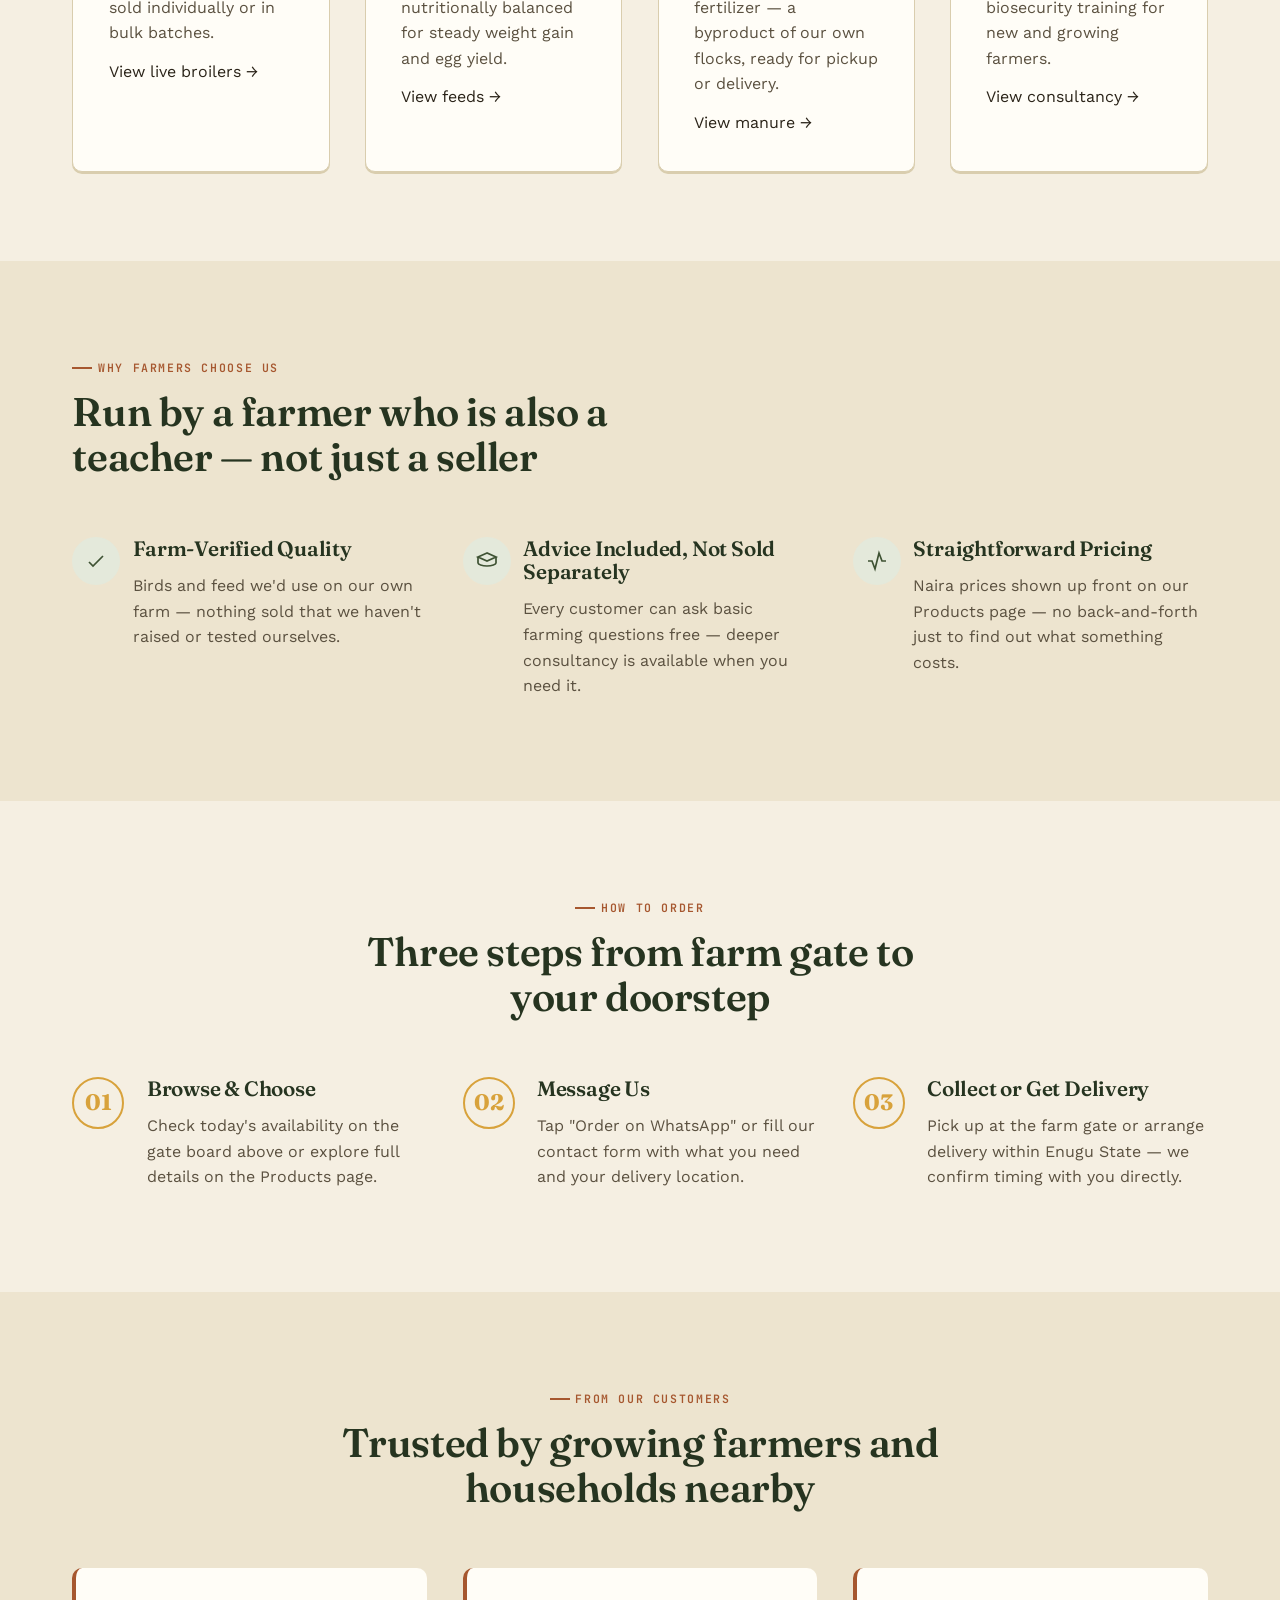
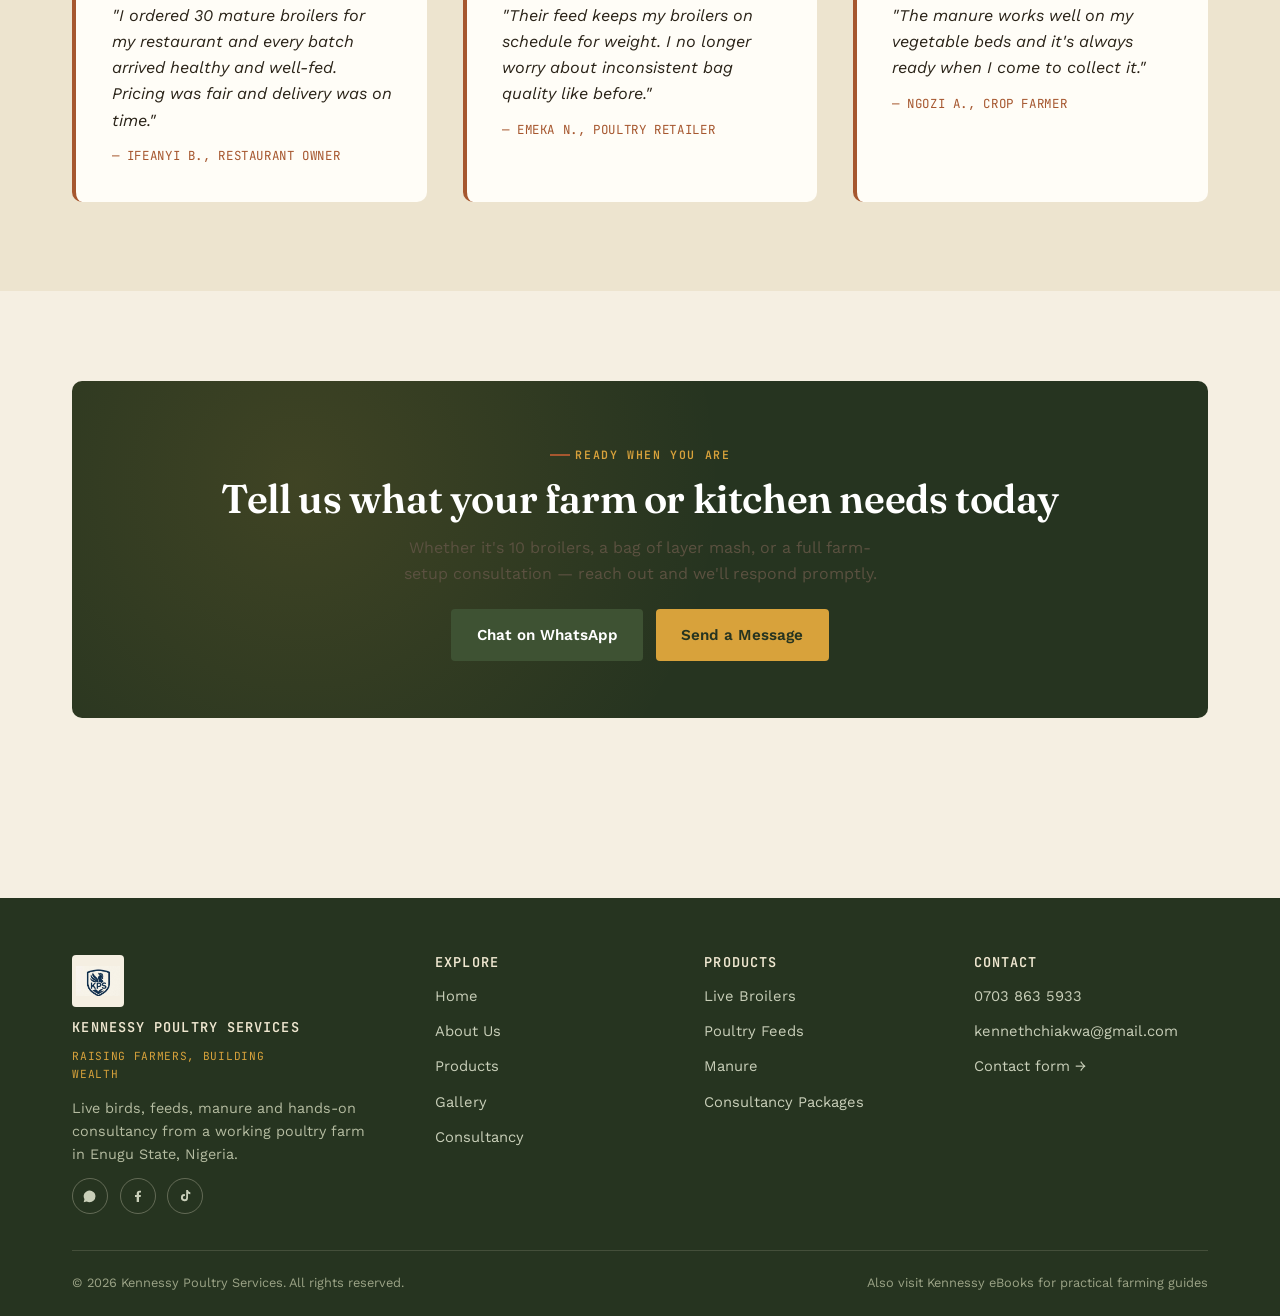
==== commit 843534f0: "Add files via upload" ====
--- a/index.html
+++ b/index.html
@@ -660,8 +660,8 @@
       </div>
       <div class="grid grid-3">
         <div class="testimonial">
-          <p>"I bought my first 20 point-of-lay pullets here and got free advice on feeding schedules too. Egg production started right on time."</p>
-          <div class="testimonial-author">— Chidera O., Backyard Farmer</div>
+          <p>"I ordered 30 mature broilers for my restaurant and every batch arrived healthy and well-fed. Pricing was fair and delivery was on time."</p>
+          <div class="testimonial-author">— Ifeanyi B., Restaurant Owner</div>
         </div>
         <div class="testimonial">
           <p>"Their feed keeps my broilers on schedule for weight. I no longer worry about inconsistent bag quality like before."</p>
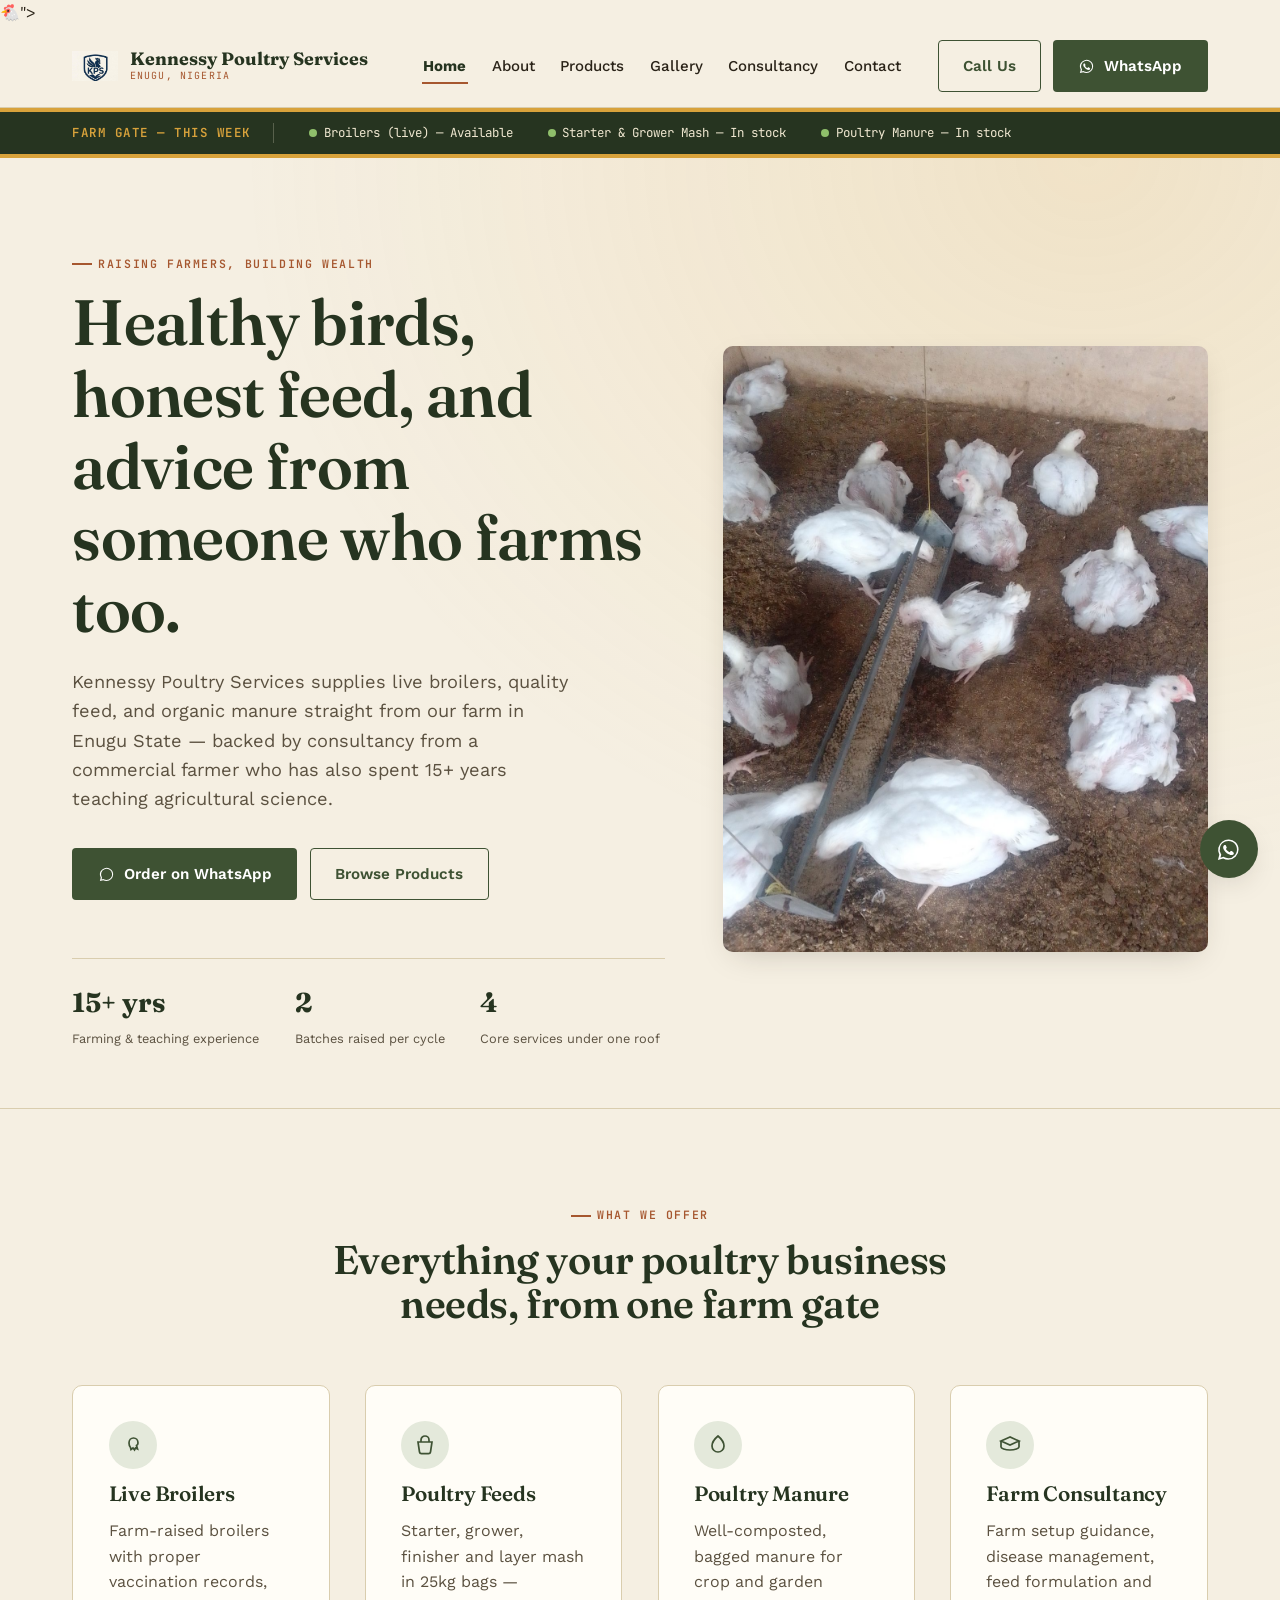
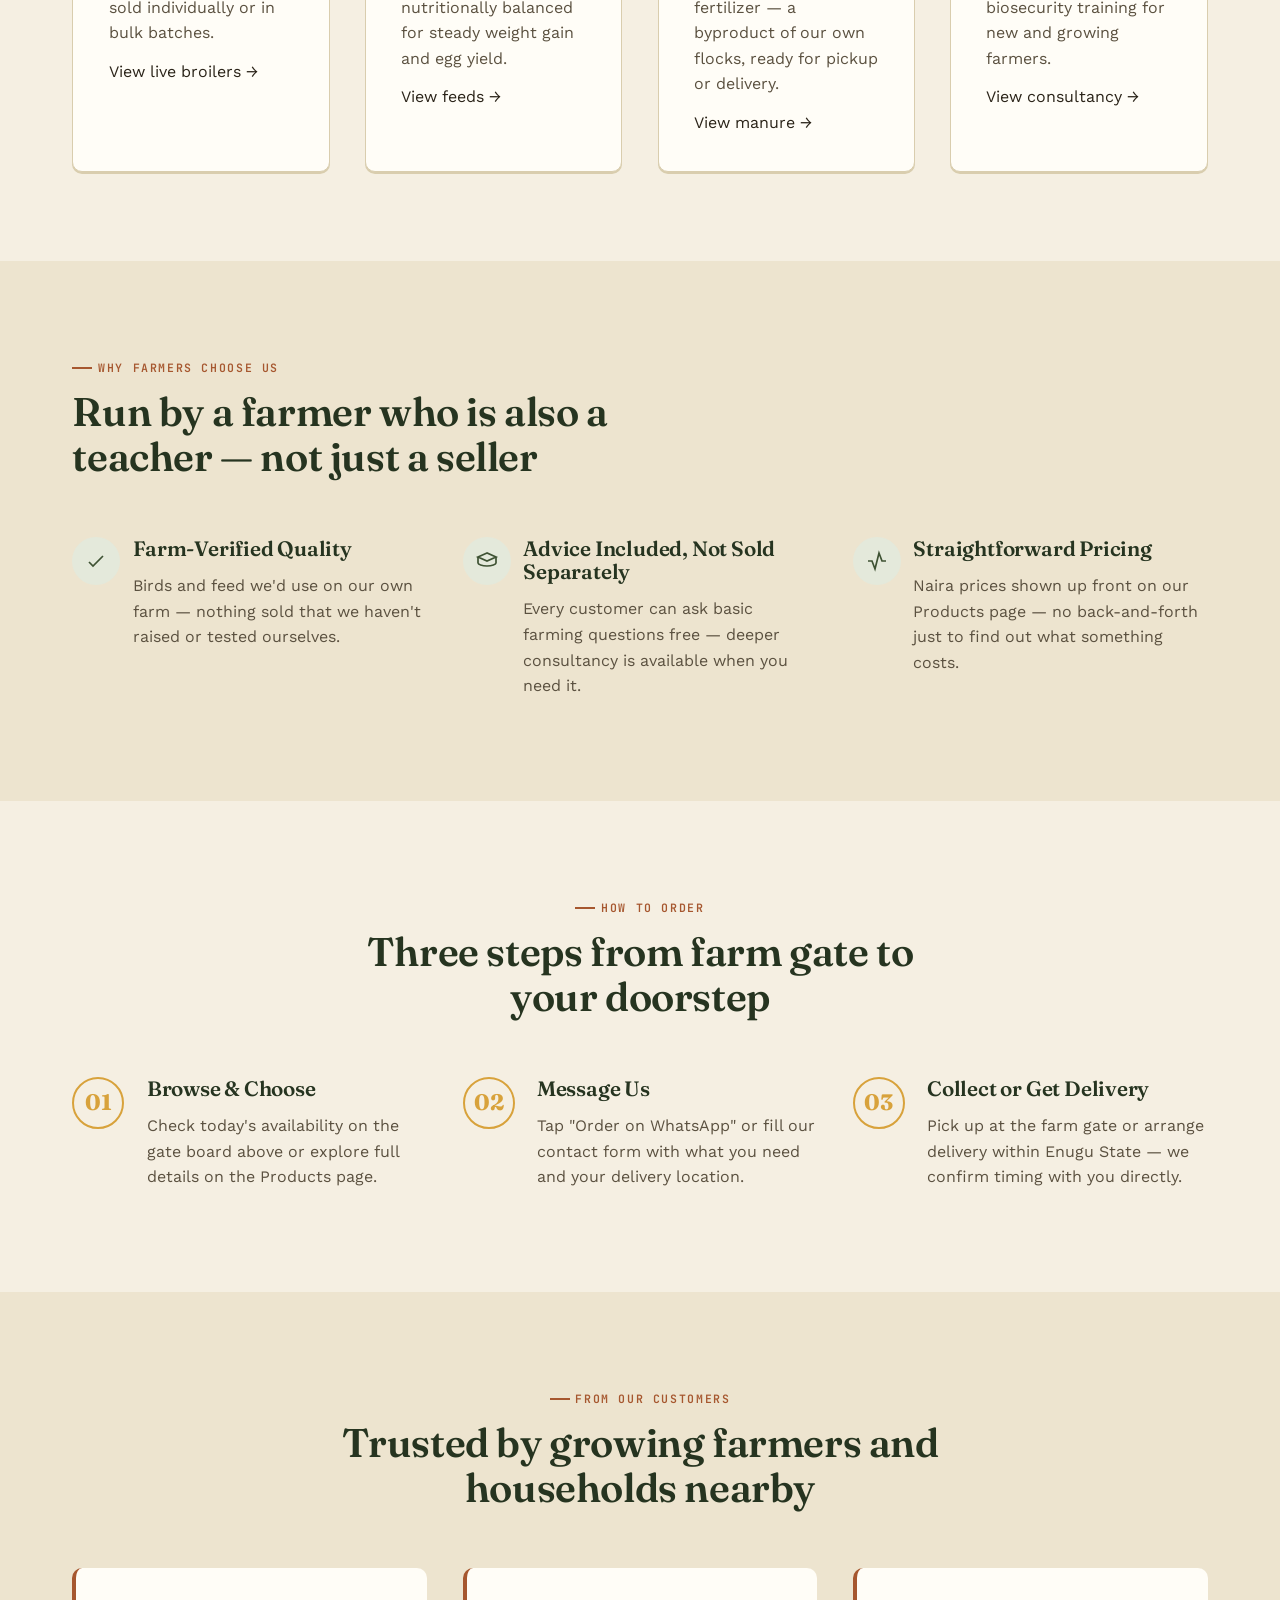
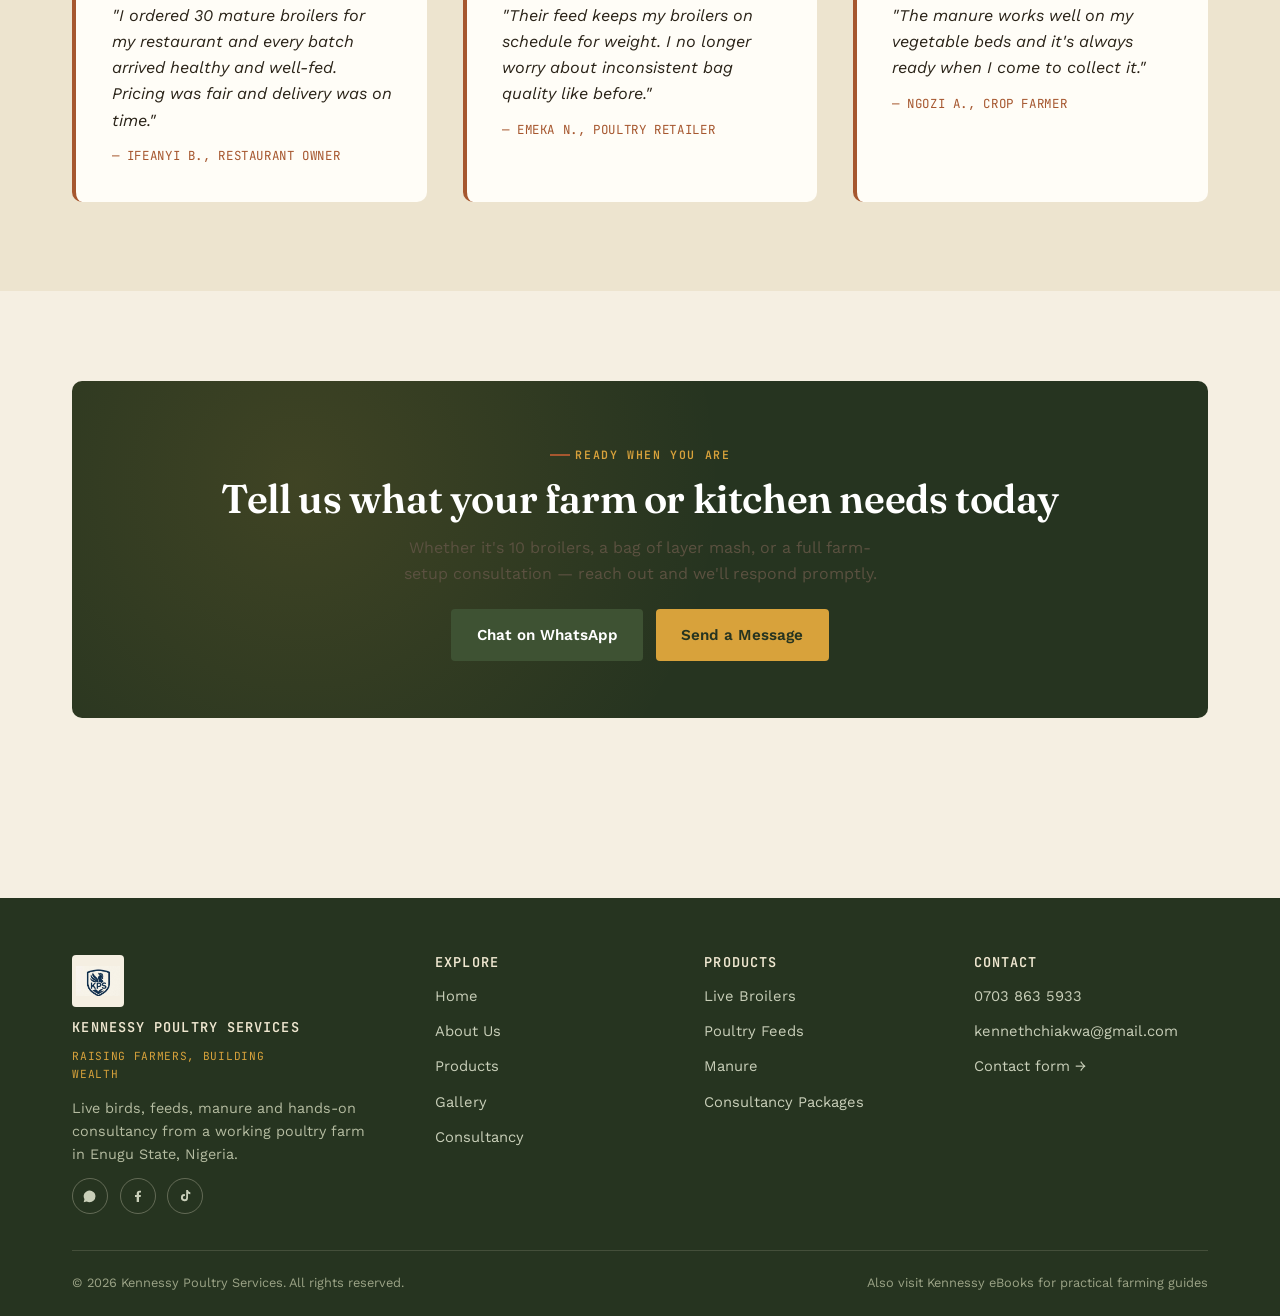
==== commit ec2d6030: "Add files via upload" ====
--- a/index.html
+++ b/index.html
@@ -332,6 +332,7 @@
   font-family:'JetBrains Mono', monospace; font-size:0.6rem; letter-spacing:0.08em;
   text-transform:uppercase; color: var(--ink-soft); opacity:0.6;
 }
+.media-photo{ width:100%; height:100%; object-fit:cover; display:block; }
 
 /* Gallery */
 .gallery-grid{ display:grid; grid-template-columns: repeat(3, 1fr); gap: var(--space-2); }
@@ -346,17 +347,22 @@
   background: var(--card); box-shadow: 0 2px 0 var(--line);
 }
 .video-thumb{
-  aspect-ratio: 16/9; position:relative;
+  aspect-ratio: 16/9; position:relative; overflow:hidden;
   background: linear-gradient(135deg, var(--forest-dark), #1F2B18);
   display:flex; align-items:center; justify-content:center;
 }
+.video-thumb::after{
+  content:""; position:absolute; inset:0;
+  background: linear-gradient(0deg, rgba(20,26,15,0.35), rgba(20,26,15,0.05) 40%);
+}
 .video-play{
-  width:60px; height:60px; border-radius:50%; background: rgba(239,231,208,0.14);
+  width:60px; height:60px; border-radius:50%; background: rgba(38,52,32,0.55);
   border:2px solid var(--gold); display:flex; align-items:center; justify-content:center;
+  z-index:2;
 }
 .video-play svg{ width:22px; height:22px; margin-left:3px; }
 .video-badge{
-  position:absolute; top:12px; left:12px;
+  position:absolute; top:12px; left:12px; z-index:2;
   background: rgba(38,52,32,0.85); color:#EFE7D0;
   font-family:'JetBrains Mono', monospace; font-size:0.65rem; text-transform:uppercase; letter-spacing:0.06em;
   padding:0.3em 0.7em; border-radius:100px;
@@ -559,10 +565,7 @@
         </div>
       </div>
       <div class="hero-art">
-        <div class="ph">
-          <svg viewBox="0 0 24 24" fill="none" stroke="#3E5233" stroke-width="1.2"><path d="M8 10c0-3 2-5 4.5-5S17 7 17 10c0 1-.5 2-1.5 2.5l1 3.5-2-1-1 2-1.5-2-2 1.5-.5-2C8.5 13.5 8 12 8 10Z"/><path d="M6 11c-1.2.3-2 1-2 2M4.5 19c1-2.5 3-4 5.5-4.5M13 5.5c1-1 2.5-1 3-.3"/></svg>
-          <span class="ph-label">Photo coming soon</span>
-        </div>
+        <img class="media-photo" src="[data-uri]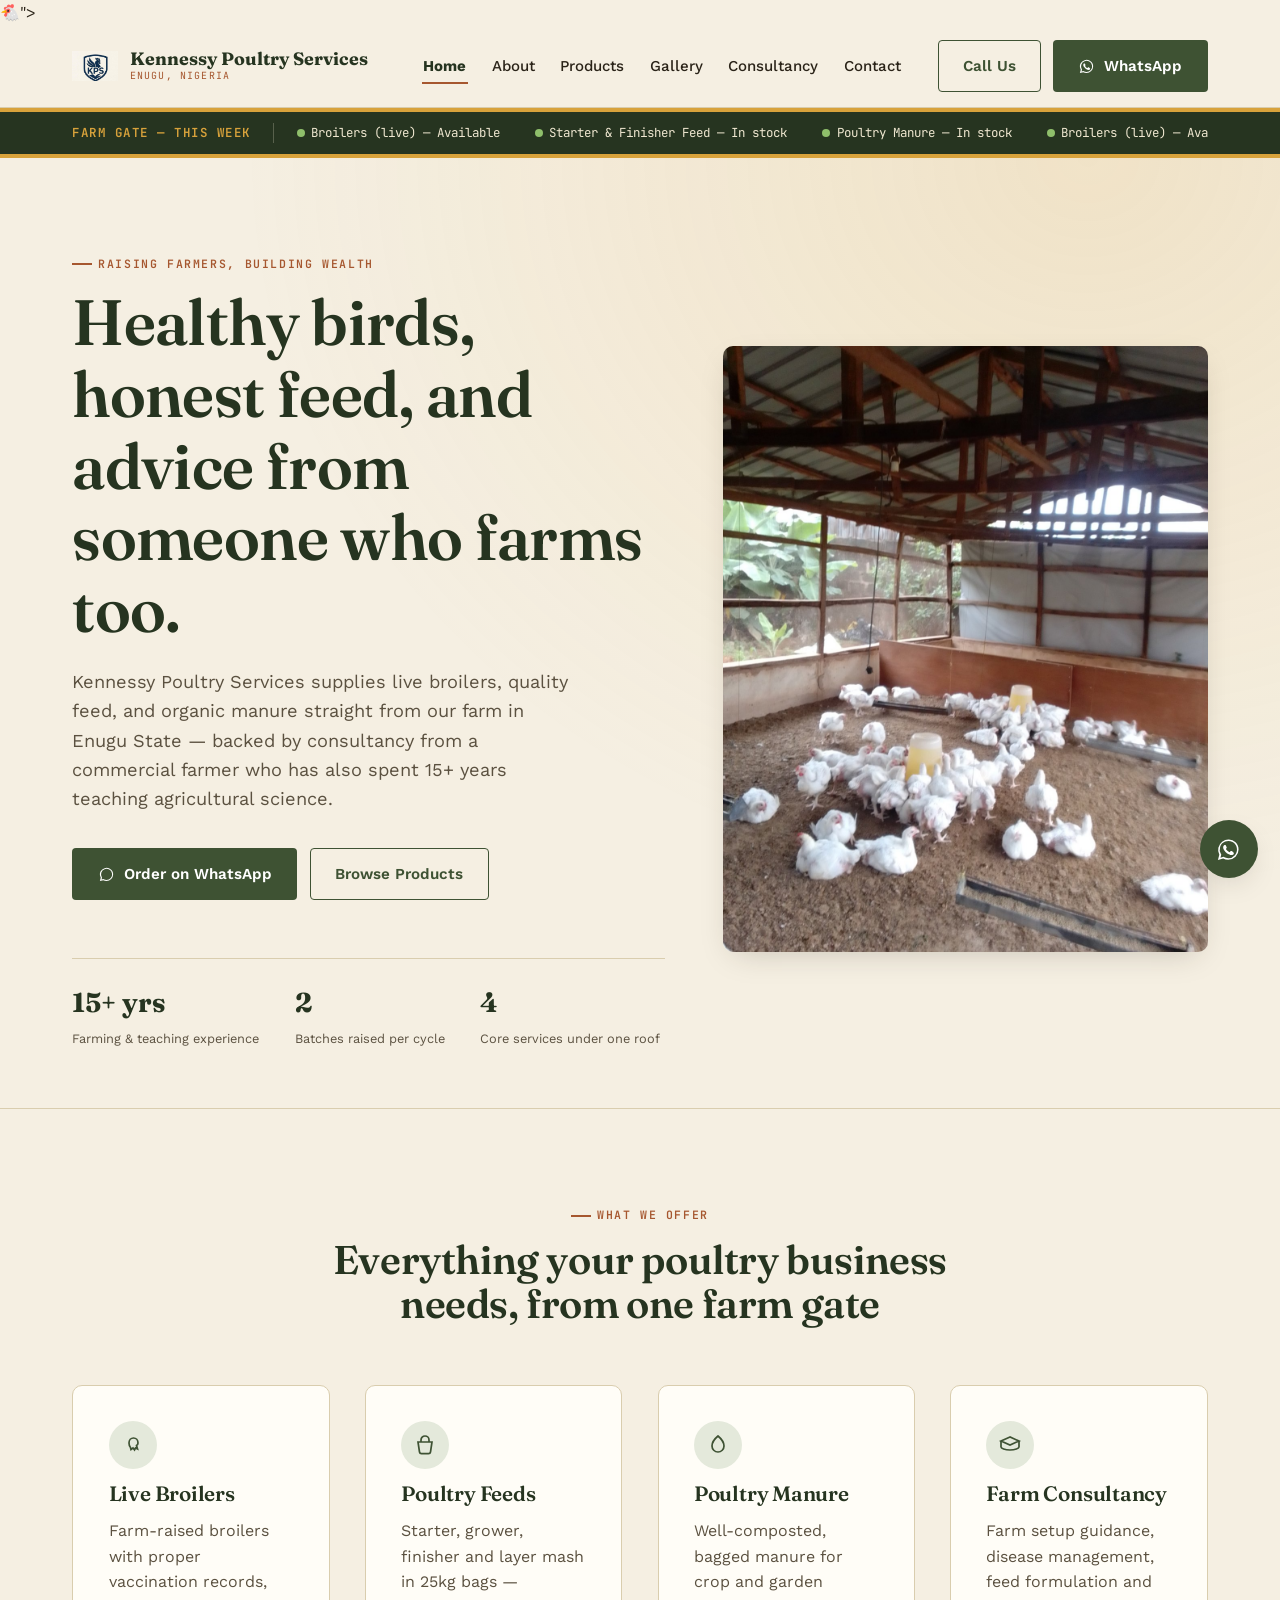
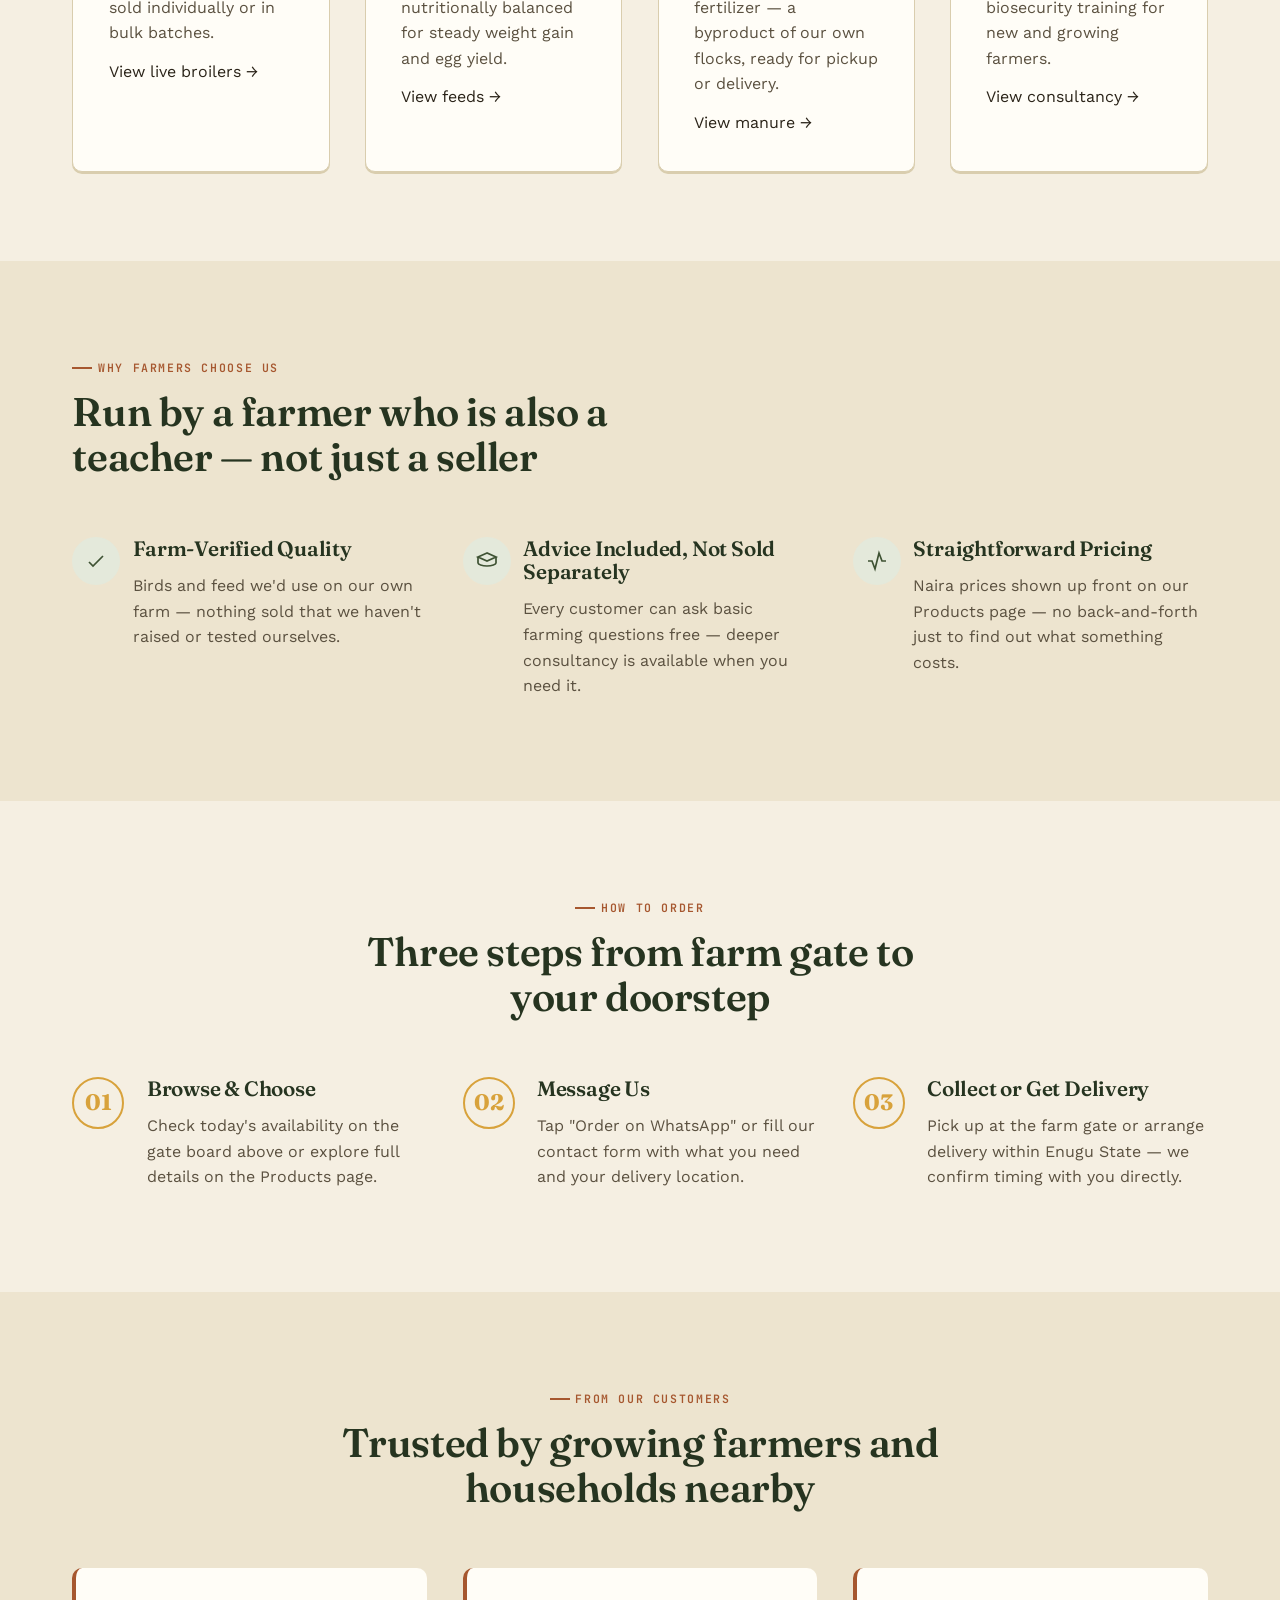
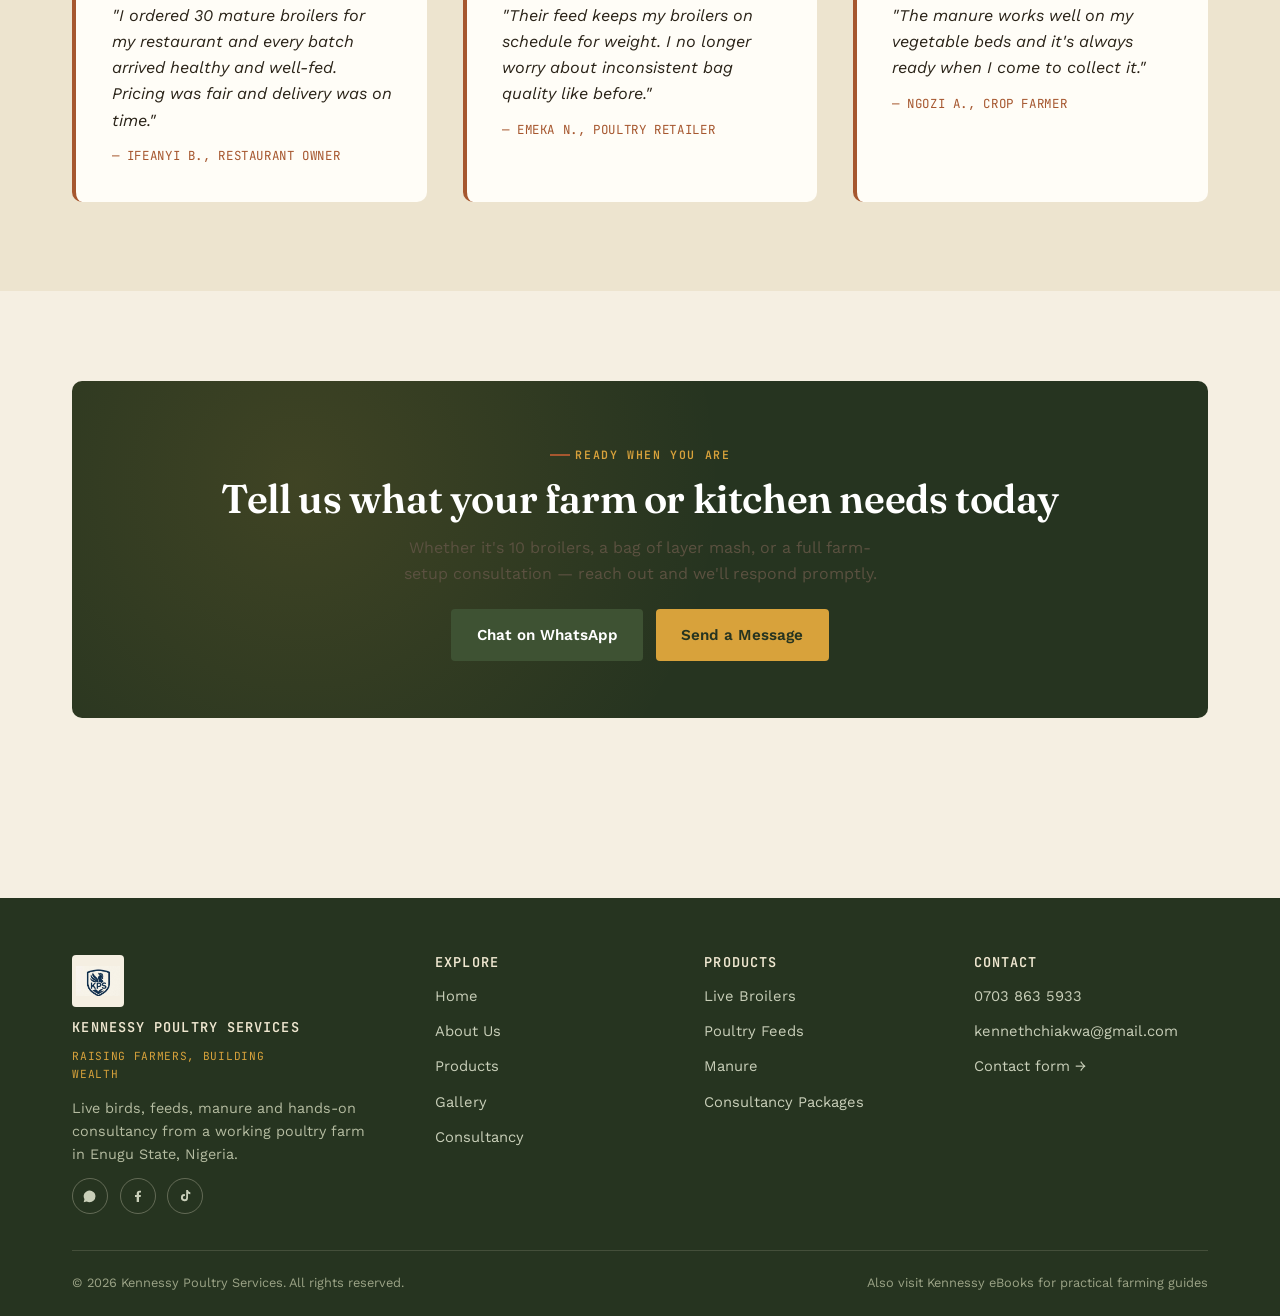
==== commit bb2d8fc9: "Add files via upload" ====
--- a/index.html
+++ b/index.html
@@ -188,8 +188,7 @@
 }
 .gate-board-inner{
   max-width: var(--maxw); margin:0 auto; padding: 0.7rem var(--space-3);
-  display:flex; align-items:center; gap: var(--space-4);
-  overflow-x:auto;
+  display:flex; align-items:center; gap: var(--space-3);
   font-family:'JetBrains Mono', monospace;
   font-size:0.78rem;
 }
@@ -197,6 +196,16 @@
   text-transform:uppercase; letter-spacing:0.12em; color: var(--gold);
   font-weight:600; flex-shrink:0; padding-right: var(--space-3);
   border-right: 1px solid rgba(239,231,208,0.25);
+}
+.gate-track-wrap{ flex:1; overflow:hidden; }
+.gate-track{
+  display:flex; align-items:center; gap: var(--space-4); width:max-content;
+  animation: gate-scroll 22s linear infinite;
+}
+.gate-track-wrap:hover .gate-track{ animation-play-state: paused; }
+@keyframes gate-scroll{
+  from{ transform: translateX(0); }
+  to{ transform: translateX(-50%); }
 }
 .gate-item{ display:flex; align-items:center; gap:0.5em; flex-shrink:0; white-space:nowrap; }
 .dot{ width:8px; height:8px; border-radius:50%; flex-shrink:0; }
@@ -536,9 +545,16 @@
 <div class="gate-board">
   <div class="gate-board-inner">
     <span class="gate-board-label">Farm Gate — This Week</span>
-    <span class="gate-item"><span class="dot in"></span> Broilers (live) — Available</span>
-    <span class="gate-item"><span class="dot in"></span> Starter &amp; Grower Mash — In stock</span>
-    <span class="gate-item"><span class="dot in"></span> Poultry Manure — In stock</span>
+    <div class="gate-track-wrap">
+      <div class="gate-track">
+        <span class="gate-item"><span class="dot in"></span> Broilers (live) — Available</span>
+        <span class="gate-item"><span class="dot in"></span> Starter &amp; Finisher Feed — In stock</span>
+        <span class="gate-item"><span class="dot in"></span> Poultry Manure — In stock</span>
+        <span class="gate-item"><span class="dot in"></span> Broilers (live) — Available</span>
+        <span class="gate-item"><span class="dot in"></span> Starter &amp; Finisher Feed — In stock</span>
+        <span class="gate-item"><span class="dot in"></span> Poultry Manure — In stock</span>
+      </div>
+    </div>
   </div>
 </div>
 
@@ -565,7 +581,7 @@
         </div>
       </div>
       <div class="hero-art">
-        <img class="media-photo" src="[data-uri]